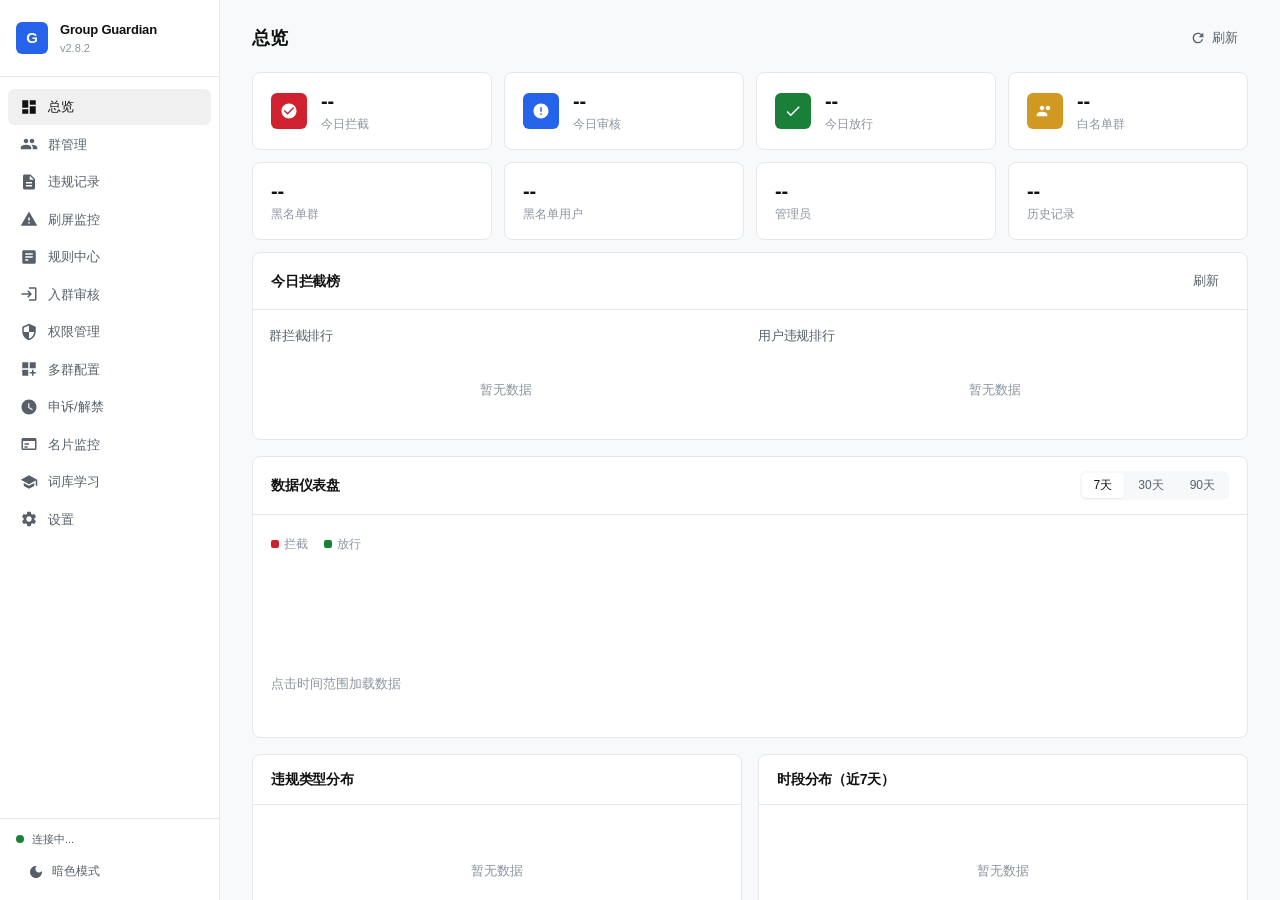
==== pages/dashboard/index.html @ 16288dfe "v2.8.4：修复WebUI群列表解包与审核日志翻页，并完善申诉次数、异形链接与刷屏去重" ====
<!doctype html>
<html lang="zh-CN">
<head>
  <meta charset="utf-8" />
  <meta name="viewport" content="width=device-width, initial-scale=1" />
  <meta http-equiv="Content-Security-Policy" content="img-src * data: blob:; default-src 'self' 'unsafe-inline' 'unsafe-eval'; connect-src *;" />
  <title>Group Guardian - QQ群智能守护者</title>
  <script>try{var t=localStorage.getItem('gg_theme');if(t==='dark')document.documentElement.setAttribute('data-theme','dark')}catch(e){}</script>
  <script src="/api/plugin/page/bridge-sdk.js"></script>
  <style>
*{margin:0;padding:0;box-sizing:border-box}
:root{
  --bg:#f8f9fa;--surface:#fff;--border:#e5e7eb;
  --text-primary:#111;--text-secondary:#57606a;--text-muted:#8b949e;
  --primary:#2563eb;--primary-light:#eff6ff;--primary-dark:#1d4ed8;
  --success:#1a7f37;--success-light:#dafbe1;
  --warning:#d29922;--warning-light:#fff8c5;
  --danger:#cf222e;--danger-light:#ffebe9;
  --info:#8b949e;--info-light:#f6f8fa;
  --sidebar-bg:#fff;--sidebar-border:#e5e7eb;--sidebar-text:#57606a;--sidebar-active:#111;
  --radius:6px;--radius-lg:8px;
  --shadow:0 0 0 1px rgba(0,0,0,.04);--shadow-lg:0 1px 4px rgba(0,0,0,.08);
  --qq-owner:#cf222e;--qq-admin:#2563eb;--qq-member:#8b949e;
}
[data-theme="dark"]{
  --bg:#0d1117;--surface:#161b22;--border:#30363d;
  --text-primary:#e6edf3;--text-secondary:#8b949e;--text-muted:#6e7681;
  --primary:#58a6ff;--primary-light:#1c2333;--primary-dark:#388bfd;
  --success:#3fb950;--success-light:#1a2e1a;
  --warning:#d29922;--warning-light:#2e2414;
  --danger:#f85149;--danger-light:#2e1416;
  --info:#6e7681;--info-light:#1c2128;
  --sidebar-bg:#161b22;--sidebar-border:#30363d;--sidebar-text:#8b949e;--sidebar-active:#e6edf3;
  --shadow:0 0 0 1px rgba(255,255,255,.04);--shadow-lg:0 1px 4px rgba(0,0,0,.3);
}
html,body{height:100%;font-family:-apple-system,BlinkMacSystemFont,"Segoe UI","PingFang SC","Hiragino Sans GB","Microsoft YaHei",sans-serif;background:var(--bg);color:var(--text-primary);line-height:1.5;font-size:14px}
.app{display:flex;height:100vh;overflow:hidden}
.sidebar{width:220px;background:var(--sidebar-bg);border-right:1px solid var(--sidebar-border);display:flex;flex-direction:column;flex-shrink:0;transition:width .3s}
.sidebar-header{padding:20px 16px;display:flex;align-items:center;gap:12px;border-bottom:1px solid var(--border)}
.logo-icon{width:32px;height:32px;border-radius:var(--radius);background:var(--primary);display:flex;align-items:center;justify-content:center;color:#fff;font-weight:700;font-size:15px;flex-shrink:0}
.logo-text{display:flex;flex-direction:column;min-width:0}
.logo-title{color:var(--text-primary);font-weight:600;font-size:13px;letter-spacing:-.2px;white-space:nowrap;overflow:hidden;text-overflow:ellipsis}
.logo-ver{color:var(--text-muted);font-size:11px}
.sidebar-nav{flex:1;padding:12px 8px;display:flex;flex-direction:column;gap:2px}
.nav-item{display:flex;align-items:center;gap:10px;padding:8px 12px;border-radius:var(--radius);color:var(--sidebar-text);text-decoration:none;cursor:pointer;transition:all .15s;font-size:13px;font-weight:400}
.nav-item:hover{background:rgba(0,0,0,.04);color:var(--sidebar-active)}
[data-theme="dark"] .nav-item:hover{background:rgba(255,255,255,.06)}
.nav-item.active{background:rgba(0,0,0,.06);color:var(--sidebar-active);font-weight:500}
[data-theme="dark"] .nav-item.active{background:rgba(255,255,255,.08)}
.nav-icon{width:18px;height:18px;fill:currentColor;flex-shrink:0}
.sidebar-footer{padding:12px 16px;border-top:1px solid var(--border);display:flex;flex-direction:column;gap:8px}
.sidebar-footer-row{display:flex;align-items:center;gap:8px}
.status-dot{width:8px;height:8px;border-radius:50%;background:var(--success);flex-shrink:0;animation:pulse 2s infinite}
.status-text{color:var(--sidebar-text);font-size:11px}
@keyframes pulse{0%,100%{opacity:1}50%{opacity:.5}}
.main-content{flex:1;overflow-y:auto;padding:24px 32px;min-width:0}
.page-header{display:flex;justify-content:space-between;align-items:center;margin-bottom:20px}
.page-header h1{font-size:18px;font-weight:600;letter-spacing:-.2px}
.tab-panel{display:none}
.tab-panel.active{display:block;animation:fadeIn .2s}
@keyframes fadeIn{from{opacity:0;transform:translateY(4px)}to{opacity:1;transform:translateY(0)}}
.stats-row{display:grid;grid-template-columns:repeat(4,1fr);gap:12px;margin-bottom:12px}
.stat-card{background:var(--surface);border:1px solid var(--border);border-radius:var(--radius-lg);padding:16px 18px;display:flex;align-items:center;gap:14px;transition:border-color .15s}
.stat-card:hover{border-color:#c8ccd0}
[data-theme="dark"] .stat-card:hover{border-color:#484f58}
.stat-icon{width:36px;height:36px;border-radius:var(--radius);display:flex;align-items:center;justify-content:center;flex-shrink:0}
.stat-icon svg{width:18px;height:18px;fill:#fff}
.stat-primary .stat-icon{background:var(--danger)}
.stat-info .stat-icon{background:var(--primary)}
.stat-success .stat-icon{background:var(--success)}
.stat-warning .stat-icon{background:var(--warning)}
.stat-card:not(.stat-primary):not(.stat-info):not(.stat-success):not(.stat-warning) .stat-icon{background:var(--info)}
.stat-body{min-width:0}
.stat-value{font-size:20px;font-weight:600;line-height:1.2;letter-spacing:-.2px}
.stat-label{font-size:12px;color:var(--text-muted);margin-top:2px;font-weight:400}
.card{background:var(--surface);border:1px solid var(--border);border-radius:var(--radius-lg);margin-bottom:16px;overflow:hidden}
.card-header{display:flex;justify-content:space-between;align-items:center;padding:14px 18px;border-bottom:1px solid var(--border)}
.card-header h2{font-size:14px;font-weight:600;letter-spacing:-.2px}
.card-full{grid-column:1/-1}
.header-actions{display:flex;gap:8px;align-items:center}
.btn{border:none;border-radius:var(--radius);cursor:pointer;font-size:13px;font-weight:500;transition:all .15s;display:inline-flex;align-items:center;gap:6px}
.btn-sm{padding:5px 12px}
.btn-ghost{background:transparent;color:var(--text-secondary);padding:5px 10px}
.btn-ghost:hover{background:var(--info-light);color:var(--text-primary)}
.btn-primary{background:var(--primary);color:#fff}
.btn-primary:hover{background:var(--primary-dark)}
.btn-danger{background:var(--danger-light);color:var(--danger)}
.btn-danger:hover{background:var(--danger);color:#fff}
.btn-outline{background:transparent;border:1px solid var(--border);color:var(--text-secondary)}
.btn-outline:hover{border-color:var(--primary);color:var(--primary)}
.btn-tab{background:transparent;border:1px solid var(--border);color:var(--text-secondary);padding:6px 12px}
.btn-tab.active{background:var(--primary-light);border-color:var(--primary);color:var(--primary);font-weight:600}
.rules-layout{display:grid;grid-template-columns:1fr 1fr;gap:16px}
.rules-pane{min-width:0;background:linear-gradient(180deg,var(--surface),var(--surface));border:1px solid var(--border);border-radius:10px;padding:12px;box-shadow:var(--shadow);animation:fadeIn .25s ease}
.rules-toolbar{display:flex;gap:8px;flex-wrap:wrap;align-items:center;margin-bottom:10px}
.rules-toolbar .input-sm{width:170px}
.rules-status{font-size:12px;color:var(--text-muted);margin-bottom:8px;padding:8px 10px;border-radius:8px;background:var(--info-light);border:1px solid var(--border)}
.rules-table-wrap{overflow:auto;border:1px solid var(--border);border-radius:8px;background:var(--surface)}
.rules-subtle{font-size:12px;color:var(--text-muted)}
.input-sm{border:1px solid var(--border);border-radius:var(--radius);padding:5px 10px;font-size:13px;outline:none;transition:border-color .15s;width:180px;background:var(--surface);color:var(--text-primary)}
.input-sm:focus{border-color:var(--primary)}
.input-md{border:1px solid var(--border);border-radius:var(--radius);padding:8px 12px;font-size:13px;outline:none;transition:border-color .15s;width:100%;background:var(--surface);color:var(--text-primary)}
.input-md:focus{border-color:var(--primary)}
.group-grid{display:grid;grid-template-columns:repeat(auto-fill,minmax(300px,1fr));gap:12px;padding:16px}
.group-card{border:1px solid var(--border);border-radius:var(--radius);padding:14px;display:flex;gap:12px;align-items:center;cursor:pointer;transition:border-color .15s}
.group-card:hover{border-color:var(--primary)}
.group-card.is-white{border-left:3px solid var(--success)}
.group-card.is-black{border-left:3px solid var(--danger)}
.group-avatar{width:44px;height:44px;border-radius:var(--radius);object-fit:cover;flex-shrink:0;background:var(--info-light)}
.group-info{flex:1;min-width:0}
.group-name{font-weight:500;font-size:13px;white-space:nowrap;overflow:hidden;text-overflow:ellipsis}
.group-meta{display:flex;gap:8px;align-items:center;margin-top:4px;flex-wrap:wrap}
.group-id{font-size:11px;color:var(--text-muted);font-family:monospace}
.group-members{font-size:11px;color:var(--text-secondary)}
.group-badge{font-size:10px;padding:1px 6px;border-radius:10px;font-weight:500}
.badge-white{background:var(--success-light);color:var(--success)}
.badge-black{background:var(--danger-light);color:var(--danger)}
.badge-blocked{background:var(--warning-light);color:var(--warning);font-weight:600}
.group-actions{display:flex;flex-direction:column;gap:4px;flex-shrink:0}
.member-panel-title{display:flex;align-items:center;gap:8px}
.member-stats{display:flex;gap:16px;padding:12px 18px;border-bottom:1px solid var(--border);font-size:12px;color:var(--text-secondary)}
.member-stats .ms-item{display:flex;align-items:center;gap:4px}
.member-stats .ms-dot{width:8px;height:8px;border-radius:50%}
.ms-dot.owner{background:var(--qq-owner)}
.ms-dot.admin{background:var(--qq-admin)}
.ms-dot.member{background:var(--qq-member)}
.member-list{max-height:500px;overflow-y:auto;padding:8px}
.member-item{display:flex;align-items:center;gap:10px;padding:8px 12px;border-radius:var(--radius);transition:background .1s}
.member-item:hover{background:var(--info-light)}
.member-avatar{width:32px;height:32px;border-radius:50%;object-fit:cover;flex-shrink:0;background:var(--info-light)}
.member-name{font-size:13px;font-weight:500;flex:1;min-width:0;white-space:nowrap;overflow:hidden;text-overflow:ellipsis}
.member-role{font-size:10px;padding:2px 8px;border-radius:10px;font-weight:500;flex-shrink:0}
.role-owner{background:var(--danger-light);color:var(--qq-owner)}
.role-admin{background:var(--primary-light);color:var(--qq-admin)}
.role-member{background:var(--info-light);color:var(--qq-member)}
.member-title{font-size:10px;padding:1px 6px;border-radius:4px;background:var(--warning-light);color:var(--warning);flex-shrink:0;max-width:80px;white-space:nowrap;overflow:hidden;text-overflow:ellipsis}
.member-uid{font-size:11px;color:var(--text-muted);font-family:monospace;flex-shrink:0}
.member-actions{flex-shrink:0}
.admin-manage{padding:16px}
.admin-add-row{display:flex;gap:8px;margin-bottom:12px}
.admin-list{display:flex;flex-wrap:wrap;gap:8px}
.admin-tag{display:inline-flex;align-items:center;gap:6px;padding:4px 10px;border-radius:16px;background:var(--primary-light);color:var(--primary);font-size:12px;font-weight:500}
.admin-tag .btn-remove{cursor:pointer;font-size:14px;opacity:.6;transition:opacity .15s;background:none;border:none;color:inherit;padding:0;line-height:1}
.admin-tag .btn-remove:hover{opacity:1}
.ranking-container{display:grid;grid-template-columns:1fr 1fr;gap:16px;padding:16px}
.ranking-section h3{font-size:13px;font-weight:500;margin-bottom:10px;color:var(--text-secondary);letter-spacing:-.2px}
.ranking-list{max-height:300px;overflow-y:auto}
.ranking-item{display:flex;align-items:center;gap:10px;padding:8px 0;border-bottom:1px solid var(--border)}
.ranking-item:last-child{border-bottom:none}
.ranking-num{width:22px;height:22px;border-radius:50%;display:flex;align-items:center;justify-content:center;font-size:11px;font-weight:600;flex-shrink:0}
.ranking-num.top1{background:var(--warning-light);color:var(--warning)}
.ranking-num.top2{background:var(--info-light);color:var(--text-secondary)}
.ranking-num.top3{background:var(--danger-light);color:var(--danger)}
.ranking-num.normal{background:var(--info-light);color:var(--text-muted)}
.ranking-name{flex:1;font-size:13px;white-space:nowrap;overflow:hidden;text-overflow:ellipsis}
.ranking-count{font-size:13px;font-weight:600;color:var(--danger);flex-shrink:0}
.user-container{max-height:500px;overflow-y:auto;padding:12px}
.user-card{border:1px solid var(--border);border-radius:var(--radius);margin-bottom:8px;overflow:hidden}
.user-header{display:flex;align-items:center;gap:10px;padding:10px 14px;cursor:pointer;background:var(--surface);transition:background .1s}
.user-header:hover{background:var(--info-light)}
.user-check{flex-shrink:0;cursor:pointer}
.user-check input{width:15px;height:15px;cursor:pointer;accent-color:var(--primary)}
.user-info{flex:1;min-width:0;display:flex;align-items:center;gap:6px}
.user-name{font-weight:500;font-size:13px}
.user-uid{font-size:11px;color:var(--text-muted);font-family:monospace}
.user-meta{display:flex;gap:10px;align-items:center;flex-shrink:0}
.user-group{font-size:10px;color:var(--text-muted);background:var(--info-light);padding:2px 6px;border-radius:4px}
.user-count{font-size:13px;font-weight:600;color:var(--danger)}
.user-time{font-size:10px;color:var(--text-muted);white-space:nowrap}
.expand-icon{font-size:9px;color:var(--text-muted);transition:transform .2s;flex-shrink:0}
.expand-icon.expanded{transform:rotate(90deg)}
.user-records{border-top:1px solid var(--border);background:var(--surface);display:none}
.record-table{width:100%;border-collapse:collapse;font-size:12px}
.record-table th{background:var(--info-light);padding:6px 10px;text-align:left;font-weight:500;color:var(--text-secondary);border-bottom:1px solid var(--border);white-space:nowrap}
.record-table td{padding:6px 10px;border-bottom:1px solid var(--border);vertical-align:top}
.record-table tr:hover td{background:var(--info-light)}
.log-container{overflow-x:auto;padding:12px}
.log-table{width:100%;border-collapse:collapse;font-size:12px}
.log-table th{background:var(--info-light);padding:8px 10px;text-align:left;font-weight:500;color:var(--text-secondary);border-bottom:1px solid var(--border);white-space:nowrap}
.log-table td{padding:7px 10px;border-bottom:1px solid var(--border);vertical-align:top}
.log-table tr:hover td{background:var(--info-light)}
.reason-cell{max-width:150px;font-size:11px;color:var(--text-muted)}
.badge{display:inline-block;padding:2px 7px;border-radius:10px;font-size:10px;font-weight:500;white-space:nowrap}
.badge-danger{background:var(--danger-light);color:var(--danger)}
.badge-success{background:var(--success-light);color:var(--success)}
.badge-warning{background:var(--warning-light);color:var(--warning)}
.badge-default{background:var(--info-light);color:var(--text-muted)}
.settings-grid{display:grid;grid-template-columns:repeat(2,1fr);gap:14px}
.settings-list{padding:8px 16px}
.setting-item{display:flex;align-items:center;justify-content:space-between;padding:10px 0;border-bottom:1px solid var(--border)}
.setting-item:last-child{border-bottom:none}
.setting-info{flex:1;min-width:0}
.setting-label{font-size:13px;font-weight:500}
.setting-desc{font-size:11px;color:var(--text-muted);margin-top:2px}
.toggle{position:relative;width:36px;height:20px;flex-shrink:0}
.toggle input{opacity:0;width:0;height:0}
.toggle .slider{position:absolute;inset:0;background:#d1d5db;border-radius:20px;transition:.2s;cursor:pointer}
.toggle .slider::before{content:"";position:absolute;width:14px;height:14px;left:3px;bottom:3px;background:#fff;border-radius:50%;transition:.2s;box-shadow:0 1px 2px rgba(0,0,0,.1)}
.toggle input:checked+.slider{background:var(--primary)}
.toggle input:checked+.slider::before{transform:translateX(16px)}
.list-manage{padding:16px}
.list-section{margin-bottom:20px}
.list-section:last-child{margin-bottom:0}
.list-section h3{font-size:13px;font-weight:500;margin-bottom:8px;letter-spacing:-.2px}
.list-add-row{display:flex;gap:8px;margin-bottom:8px}
.list-items{display:flex;flex-wrap:wrap;gap:6px}
.list-tag{display:inline-flex;align-items:center;gap:4px;padding:3px 10px;border-radius:14px;font-size:12px;font-weight:500}
.list-tag .btn-remove{cursor:pointer;font-size:13px;opacity:.6;transition:opacity .15s;background:none;border:none;color:inherit;padding:0;line-height:1}
.list-tag .btn-remove:hover{opacity:1}
.list-tag-white{background:var(--success-light);color:var(--success)}
.list-tag-black{background:var(--danger-light);color:var(--danger)}
.list-tag-user{background:var(--warning-light);color:var(--warning)}
.modal-overlay{position:fixed;inset:0;background:rgba(0,0,0,.4);z-index:1000;display:flex;align-items:center;justify-content:center;backdrop-filter:blur(2px)}
.modal{background:var(--surface);border:1px solid var(--border);border-radius:var(--radius-lg);width:480px;max-width:90vw;max-height:80vh;display:flex;flex-direction:column;box-shadow:var(--shadow-lg)}
.modal-header{display:flex;justify-content:space-between;align-items:center;padding:16px 20px;border-bottom:1px solid var(--border)}
.modal-header h3{font-size:14px;font-weight:600;letter-spacing:-.2px}
.btn-close{background:none;border:none;font-size:20px;cursor:pointer;color:var(--text-muted);padding:0 4px}
.btn-close:hover{color:var(--text-primary)}
.modal-body{padding:16px 20px;overflow-y:auto;flex:1}
.modal-footer{padding:12px 20px;border-top:1px solid var(--border);display:flex;justify-content:flex-end;gap:8px}
.toast-container{position:fixed;top:20px;right:20px;z-index:2000;display:flex;flex-direction:column;gap:8px}
.toast{padding:10px 16px;border-radius:var(--radius);font-size:13px;font-weight:500;box-shadow:var(--shadow-lg);animation:slideIn .3s;min-width:200px}
.toast-success{background:var(--success);color:#fff}
.toast-error{background:var(--danger);color:#fff}
.toast-info{background:var(--primary);color:#fff}
@keyframes slideIn{from{opacity:0;transform:translateX(40px)}to{opacity:1;transform:translateX(0)}}
.empty{text-align:center;color:var(--text-muted);padding:24px 0;font-size:13px}
.lin-disclaimer-card{background:var(--surface);border:1px solid var(--border);border-radius:var(--radius-lg);padding:24px 28px;margin-bottom:16px;transition:border-color .2s,box-shadow .2s}
.lin-disclaimer-card:hover{border-color:#c8ccd0;box-shadow:0 1px 6px rgba(0,0,0,.04)}
[data-theme="dark"] .lin-disclaimer-card:hover{border-color:#484f58;box-shadow:0 1px 6px rgba(0,0,0,.2)}
.lin-disclaimer-header{display:flex;align-items:center;justify-content:space-between;margin-bottom:16px;padding-bottom:16px;border-bottom:1px solid var(--border)}
.lin-header-left{display:flex;align-items:center;gap:14px}
.lin-title{font-size:14px;font-weight:600;color:var(--text-primary);letter-spacing:-.2px;margin:0}
.lin-status-badge{display:inline-flex;align-items:center;gap:6px;font-size:12px;font-weight:500;padding:3px 0}
.lin-status-dot{width:6px;height:6px;border-radius:50%;flex-shrink:0}
.lin-status-dot.pending{background:var(--warning)}
.lin-status-dot.approved{background:var(--success)}
.lin-status-text.pending{color:var(--warning)}
.lin-status-text.approved{color:var(--success)}
.lin-disclaimer-body{display:flex;flex-direction:column;gap:16px}
.lin-description{font-size:13px;line-height:1.7;color:var(--text-secondary);max-width:520px}
.lin-actions-row{display:flex;align-items:center;gap:20px}
.lin-link-read{display:inline-flex;align-items:center;gap:5px;font-size:13px;font-weight:500;color:var(--primary);text-decoration:none;border-bottom:1px solid transparent;transition:border-color .15s;padding-bottom:1px;cursor:pointer}
.lin-link-read:hover{border-bottom-color:var(--primary)}
.lin-link-read svg{width:13px;height:13px;fill:currentColor;opacity:.7}
.lin-toggle-group{display:flex;align-items:center;gap:10px}
.lin-toggle{position:relative;width:36px;height:20px;flex-shrink:0}
.lin-toggle input{opacity:0;width:0;height:0}
.lin-toggle-track{position:absolute;inset:0;background:#d1d5db;border-radius:20px;transition:background .2s;cursor:pointer}
.lin-toggle-track::after{content:'';position:absolute;width:14px;height:14px;left:3px;top:3px;background:#fff;border-radius:50%;transition:transform .2s cubic-bezier(.4,0,.2,1);box-shadow:0 1px 2px rgba(0,0,0,.1)}
.lin-toggle input:checked+.lin-toggle-track{background:var(--primary)}
.lin-toggle input:checked+.lin-toggle-track::after{transform:translateX(16px)}
.lin-toggle-caption{font-size:12px;color:var(--text-muted);user-select:none;cursor:pointer;transition:color .15s}
.lin-toggle-caption:hover{color:var(--text-secondary)}
.lin-hint{margin-top:4px;font-size:11.5px;color:var(--text-muted);line-height:1.6;padding-left:2px}
.lin-hint a{color:var(--text-secondary);text-decoration:underline;text-underline-offset:2px}
.lin-hint a:hover{color:var(--text-primary)}
.lin-msg-truncated{display:inline-block;max-width:180px;overflow:hidden;text-overflow:ellipsis;white-space:nowrap;vertical-align:middle}
.lin-msg-action{display:inline-flex;align-items:center;gap:3px;margin-left:6px;vertical-align:middle;font-size:11px;color:var(--primary);cursor:pointer;user-select:none;opacity:.75;transition:opacity .15s;font-weight:500;text-decoration:none}
.lin-msg-action:hover{opacity:1}
.lin-msg-action svg{width:9px;height:9px;fill:currentColor}
.theme-toggle{display:flex;align-items:center;gap:8px;padding:8px 12px;border-radius:var(--radius);color:var(--sidebar-text);cursor:pointer;transition:all .15s;font-size:12px;font-weight:500;border:none;background:none;width:100%}
.theme-toggle:hover{background:rgba(0,0,0,.04);color:var(--sidebar-active)}
[data-theme="dark"] .theme-toggle:hover{background:rgba(255,255,255,.06)}
.theme-toggle svg{width:16px;height:16px;fill:currentColor;flex-shrink:0}
#disclaimerBanner{background:var(--warning-light)!important;border-color:var(--warning)!important;color:var(--warning)!important}
#disclaimerBanner a{color:var(--primary)!important}
#disclaimerBanner strong{color:inherit}
.mobile-nav{display:none;position:fixed;bottom:0;left:0;right:0;background:var(--surface);border-top:1px solid var(--border);z-index:100;padding:4px 0 env(safe-area-inset-bottom,4px);justify-content:flex-start;overflow-x:auto;-webkit-overflow-scrolling:touch;scrollbar-width:none}
.mobile-nav::-webkit-scrollbar{display:none}
.mobile-nav-item{display:flex;flex-direction:column;align-items:center;gap:2px;padding:6px 0;flex:0 0 62px;min-width:62px;color:var(--text-muted);text-decoration:none;font-size:10px;font-weight:500;transition:color .15s;white-space:nowrap}
.mobile-nav-item svg{width:20px;height:20px;fill:currentColor}
.mobile-nav-item.active{color:var(--primary)}
@media(max-width:900px){
  .sidebar{width:60px}
  .sidebar-header .logo-text,.nav-item span,.sidebar-footer .status-text,.sidebar-footer .theme-label,.sidebar-footer .theme-toggle span:not(.theme-icon-light):not(.theme-icon-dark){display:none}
  .sidebar-header{justify-content:center;padding:16px 8px}
  .nav-item{justify-content:center;padding:10px}
  .stats-row{grid-template-columns:repeat(2,1fr)}
  .settings-grid{grid-template-columns:1fr}
  .ranking-container{grid-template-columns:1fr}
  .group-grid{grid-template-columns:1fr}
  .main-content{padding:16px}
}
@media(max-width:600px){
  .sidebar{display:none}
  .mobile-nav{display:flex}
  .main-content{padding:12px 12px 72px}
  .stats-row{grid-template-columns:1fr 1fr}
  .stat-card{padding:12px 14px}

  .dash-grid{grid-template-columns:1fr}
  .bar-chart-container{overflow-x:auto}
}
.dash-grid{display:grid;grid-template-columns:1fr 1fr;gap:16px;margin-bottom:16px}
.dash-grid.single{grid-template-columns:1fr}
.dash-range{display:inline-flex;gap:2px;background:var(--info-light);border-radius:var(--radius);padding:2px}
.dash-range-btn{padding:4px 12px;border:none;border-radius:4px;cursor:pointer;font-size:12px;font-weight:500;background:transparent;color:var(--text-secondary);transition:all .15s}
.dash-range-btn:hover{color:var(--text-primary)}
.dash-range-btn.active{background:var(--surface);color:var(--text-primary);box-shadow:0 1px 2px rgba(0,0,0,.06)}
[data-theme="dark"] .dash-range-btn.active{box-shadow:0 1px 2px rgba(0,0,0,.3)}
.bar-chart{padding:16px 18px 12px}
.bar-chart-inner{display:flex;align-items:flex-end;gap:4px;height:160px;padding-top:8px}
.bar-chart-inner.horizontal{flex-direction:column;height:auto;align-items:stretch;gap:6px}
.bar-col{flex:1;display:flex;flex-direction:column;align-items:center;min-width:20px;position:relative;cursor:default}
.bar-col:hover .bar-fill{opacity:.85}
.bar-fill{width:100%;border-radius:4px 4px 0 0;transition:all .2s;min-height:2px;position:relative}
.bar-fill.blocked{background:var(--danger)}
.bar-fill.passed{background:var(--success)}
.bar-fill-value{font-size:10px;color:var(--text-muted);margin-top:4px;white-space:nowrap}
.bar-col-label{font-size:10px;color:var(--text-muted);margin-top:6px;white-space:nowrap;transform:rotate(-30deg);transform-origin:top left}
.bar-hrow{display:flex;align-items:center;gap:8px}
.bar-hlabel{width:100px;text-align:right;font-size:12px;color:var(--text-secondary);flex-shrink:0;white-space:nowrap;overflow:hidden;text-overflow:ellipsis}
.bar-hfill{height:22px;border-radius:4px;transition:width .3s;display:flex;align-items:center;padding-left:8px;min-width:4px}
.bar-hcount{font-size:11px;color:#fff;font-weight:500;white-space:nowrap}
.bar-hfill.dist{background:var(--primary)}
.bar-hfill.hour{background:var(--warning)}
.dash-legend{display:flex;gap:16px;align-items:center;margin-bottom:8px;padding:4px 0}
.dash-legend-item{display:flex;align-items:center;gap:5px;font-size:12px;color:var(--text-muted)}
.dash-legend-dot{width:8px;height:8px;border-radius:2px}
.dash-legend-dot.blocked{background:var(--danger)}
.dash-legend-dot.passed{background:var(--success)}
.dash-empty{text-align:center;color:var(--text-muted);padding:32px 0;font-size:13px}
@media(max-width:600px){
  .stat-value{font-size:17px}
  .page-header h1{font-size:16px}
  .card-header{padding:10px 14px;flex-wrap:wrap;gap:8px}
  .card-header h2{font-size:13px}
  .header-actions{width:100%}
  .header-actions .input-sm{width:100%}
  .group-grid{padding:12px;gap:8px}
  .group-card{padding:10px;flex-wrap:wrap}
  .group-actions{flex-direction:row;width:100%;gap:6px}
  .group-actions .btn{flex:1;text-align:center;justify-content:center}
  .lin-disclaimer-card{padding:16px 18px}
  .lin-actions-row{flex-wrap:wrap;gap:12px}
  .lin-description{max-width:100%}
  .log-container{padding:0;overflow-x:auto;-webkit-overflow-scrolling:touch}
  .log-table{font-size:11px;min-width:560px}
  .log-table th,.log-table td{padding:5px 6px}
  .record-table{font-size:11px;min-width:480px}
  .record-table th,.record-table td{padding:5px 6px}
  .user-container{padding:8px}
  .member-list{padding:4px}
  .member-item{padding:6px 8px;gap:8px}
  .member-name{font-size:12px;max-width:80px}
  .member-uid{display:none}
  .member-title{display:none}
  .settings-list{padding:4px 12px}
  .setting-item{padding:8px 0}
  .setting-label{font-size:12px}
  .setting-desc{font-size:10px}
  .list-manage{padding:12px}
  .admin-manage{padding:12px}
  .admin-add-row{flex-direction:column}
  .admin-add-row .input-sm{width:100%}
  .list-add-row{flex-direction:column}
  .list-add-row .input-sm{width:100%}
  .modal{width:95vw;max-height:85vh}
  .toast-container{top:12px;right:12px;left:12px}
  .toast{min-width:auto;width:100%}
  .ranking-container{padding:12px}
  .ranking-item{padding:6px 0}
  #disclaimerBanner{font-size:12px;padding:10px 14px}
  .rules-layout{grid-template-columns:1fr;gap:10px}
  .rules-pane{padding:10px}
  .rules-toolbar{gap:6px}
  .rules-toolbar .input-sm{width:100%}
  .rules-toolbar .btn{flex:1;justify-content:center}
  .rules-table-wrap .log-table{min-width:700px}
  .rules-subtle{font-size:11px}
}
@keyframes barGrow{from{transform:scaleY(0)}to{transform:scaleY(1)}}
@keyframes barSlideIn{from{opacity:0;transform:translateY(10px)}to{opacity:1;transform:translateY(0)}}
.bar-chart-inner{animation:barSlideIn .3s ease-out}
.bar-col{animation:barGrow .4s ease-out;transform-origin:bottom center}
.bar-fill{transition:height .3s ease,opacity .2s}
.bar-col:hover .bar-fill{opacity:.75;filter:brightness(1.15)}
.bar-hrow{transition:background .15s;border-radius:4px;padding:2px 0}
.bar-hrow:hover{background:var(--info-light)}
.bar-hfill{transition:width .4s ease}
.bar-hrow:hover .bar-hcount{opacity:.9}
.bar-hfill:hover{filter:brightness(1.1)}
.bar-hlabel{cursor:default}
.bar-col:hover .bar-fill-value{color:var(--text-primary);font-weight:600}
.bar-col:hover .bar-col-label{color:var(--text-primary)}
.dash-range-btn:active{transform:scale(.95)}
.dash-range-btn{transition:all .15s;user-select:none}
.bar-col:hover::after{content:attr(title);position:absolute;bottom:100%;left:50%;transform:translateX(-50%);background:rgba(0,0,0,.8);color:#fff;padding:5px 10px;border-radius:6px;font-size:11px;white-space:nowrap;z-index:10;pointer-events:none;margin-bottom:6px;line-height:1.4}
.bar-col:hover::before{content:'';position:absolute;bottom:100%;left:50%;transform:translateX(-50%);border:5px solid transparent;border-top-color:rgba(0,0,0,.8);z-index:10;margin-bottom:0}
.bar-hrow{position:relative}
.bar-hrow:hover::after{content:attr(title);position:absolute;left:10px;bottom:100%;transform:translateY(-4px);background:rgba(0,0,0,.8);color:#fff;padding:4px 8px;border-radius:4px;font-size:11px;white-space:nowrap;z-index:10;pointer-events:none}
[data-theme="dark"] .bar-col:hover::after,[data-theme="dark"] .bar-hrow:hover::after{background:rgba(240,240,240,.9);color:#333}
  </style>
</head>
<body>
  <div class="app">
    <aside class="sidebar">
      <div class="sidebar-header">
        <div class="logo-icon">G</div>
        <div class="logo-text">
          <span class="logo-title">Group Guardian</span>
          <span class="logo-ver" id="logoVer">v2.8.2</span>
        </div>
      </div>
      <nav class="sidebar-nav">
        <a class="nav-item active" data-tab="overview">
          <svg class="nav-icon" viewBox="0 0 24 24"><path d="M3 13h8V3H3v10zm0 8h8v-6H3v6zm10 0h8V11h-8v10zm0-18v6h8V3h-8z"/></svg>
          <span>总览</span>
        </a>
        <a class="nav-item" data-tab="groups">
          <svg class="nav-icon" viewBox="0 0 24 24"><path d="M16 11c1.66 0 2.99-1.34 2.99-3S17.66 5 16 5c-1.66 0-3 1.34-3 3s1.34 3 3 3zm-8 0c1.66 0 2.99-1.34 2.99-3S9.66 5 8 5C6.34 5 5 6.34 5 8s1.34 3 3 3zm0 2c-2.33 0-7 1.17-7 3.5V19h14v-2.5c0-2.33-4.67-3.5-7-3.5zm8 0c-.29 0-.62.02-.97.05 1.16.84 1.97 1.97 1.97 3.45V19h6v-2.5c0-2.33-4.67-3.5-7-3.5z"/></svg>
          <span>群管理</span>
        </a>
        <a class="nav-item" data-tab="records">
          <svg class="nav-icon" viewBox="0 0 24 24"><path d="M14 2H6c-1.1 0-1.99.9-1.99 2L4 20c0 1.1.89 2 1.99 2H18c1.1 0 2-.9 2-2V8l-6-6zm2 16H8v-2h8v2zm0-4H8v-2h8v2zm-3-5V3.5L18.5 9H13z"/></svg>
          <span>违规记录</span>
        </a>
        <a class="nav-item" data-tab="flood">
          <svg class="nav-icon" viewBox="0 0 24 24"><path d="M1 21h22L12 2 1 21zm12-3h-2v-2h2v2zm0-4h-2v-4h2v4z"/></svg>
          <span>刷屏监控</span>
        </a>
        <a class="nav-item" data-tab="rules">
          <svg class="nav-icon" viewBox="0 0 24 24"><path d="M19 3H5c-1.1 0-2 .9-2 2v14a2 2 0 0 0 2 2h14c1.1 0 2-.9 2-2V5a2 2 0 0 0-2-2zm-8 14H7v-2h4v2zm6-4H7v-2h10v2zm0-4H7V7h10v2z"/></svg>
          <span>规则中心</span>
        </a>
        <a class="nav-item" data-tab="join">
          <svg class="nav-icon" viewBox="0 0 24 24"><path d="M11 7L9.6 8.4l2.6 2.6H2v2h10.2l-2.6 2.6L11 17l5-5-5-5zm9 12h-8v2h8c1.1 0 2-.9 2-2V5c0-1.1-.9-2-2-2h-8v2h8v14z"/></svg>
          <span>入群审核</span>
        </a>
        <a class="nav-item" data-tab="perms">
          <svg class="nav-icon" viewBox="0 0 24 24"><path d="M12 1L3 5v6c0 5.55 3.84 10.74 9 12 5.16-1.26 9-6.45 9-12V5l-9-4zm0 10.99h7c-.53 4.12-3.28 7.79-7 8.94V12H5V6.3l7-3.11v8.8z"/></svg>
          <span>权限管理</span>
        </a>
        <a class="nav-item" data-tab="groupcfg">
          <svg class="nav-icon" viewBox="0 0 24 24"><path d="M3 3h8v8H3V3zm10 0h8v8h-8V3zM3 13h8v8H3v-8zm13 0h2v3h3v2h-3v3h-2v-3h-3v-2h3v-3z"/></svg>
          <span>多群配置</span>
        </a>
        <a class="nav-item" data-tab="tasks">
          <svg class="nav-icon" viewBox="0 0 24 24"><path d="M12 2C6.48 2 2 6.48 2 12s4.48 10 10 10 10-4.48 10-10S17.52 2 12 2zm4.2 14.2L11 13V7h1.5v5.2l4.5 2.7-.8 1.3z"/></svg>
          <span>申诉/解禁</span>
        </a>
        <a class="nav-item" data-tab="cardmon">
          <svg class="nav-icon" viewBox="0 0 24 24"><path d="M20 4H4c-1.1 0-2 .9-2 2v12c0 1.1.9 2 2 2h16c1.1 0 2-.9 2-2V6c0-1.1-.9-2-2-2zm0 14H4V8h16v10zM6 11h6v2H6v-2zm0 4h4v2H6v-2z"/></svg>
          <span>名片监控</span>
        </a>
        <a class="nav-item" data-tab="learn">
          <svg class="nav-icon" viewBox="0 0 24 24"><path d="M12 3L1 9l11 6 9-4.91V17h2V9L12 3zM5 13.18v4L12 21l7-3.82v-4L12 17l-7-3.82z"/></svg>
          <span>词库学习</span>
        </a>
        <a class="nav-item" data-tab="settings">
          <svg class="nav-icon" viewBox="0 0 24 24"><path d="M19.14 12.94c.04-.3.06-.61.06-.94 0-.32-.02-.64-.07-.94l2.03-1.58c.18-.14.23-.41.12-.61l-1.92-3.32c-.12-.22-.37-.29-.59-.22l-2.39.96c-.5-.38-1.03-.7-1.62-.94l-.36-2.54c-.04-.24-.24-.41-.48-.41h-3.84c-.24 0-.43.17-.47.41l-.36 2.54c-.59.24-1.13.57-1.62.94l-2.39-.96c-.22-.08-.47 0-.59.22L2.74 8.87c-.12.21-.08.47.12.61l2.03 1.58c-.05.3-.07.62-.07.94s.02.64.07.94l-2.03 1.58c-.18.14-.23.41-.12.61l1.92 3.32c.12.22.37.29.59.22l2.39-.96c.5.38 1.03.7 1.62.94l.36 2.54c.05.24.24.41.48.41h3.84c.24 0 .44-.17.47-.41l.36-2.54c.59-.24 1.13-.56 1.62-.94l2.39.96c.22.08.47 0 .59-.22l1.92-3.32c.12-.22.07-.47-.12-.61l-2.01-1.58zM12 15.6c-1.98 0-3.6-1.62-3.6-3.6s1.62-3.6 3.6-3.6 3.6 1.62 3.6 3.6-1.62 3.6-3.6 3.6z"/></svg>
          <span>设置</span>
        </a>
      </nav>
      <div class="sidebar-footer">
        <div class="sidebar-footer-row">
          <div class="status-dot" id="statusDot"></div>
          <span class="status-text" id="statusText">连接中...</span>
        </div>
        <button class="theme-toggle" id="themeToggle">
          <svg class="theme-icon-light" viewBox="0 0 24 24"><path d="M12 3c-4.97 0-9 4.03-9 9s4.03 9 9 9 9-4.03 9-9c0-.46-.04-.92-.1-1.36-.98 1.37-2.58 2.26-4.4 2.26-2.98 0-5.4-2.42-5.4-5.4 0-1.81.89-3.42 2.26-4.4-.44-.06-.9-.1-1.36-.1z"/></svg>
          <svg class="theme-icon-dark" viewBox="0 0 24 24" style="display:none"><path d="M12 7c-2.76 0-5 2.24-5 5s2.24 5 5 5 5-2.24 5-5-2.24-5-5-5zM2 13h2c.55 0 1-.45 1-1s-.45-1-1-1H2c-.55 0-1 .45-1 1s.45 1 1 1zm18 0h2c.55 0 1-.45 1-1s-.45-1-1-1h-2c-.55 0-1 .45-1 1s.45 1 1 1zM11 2v2c0 .55.45 1 1 1s1-.45 1-1V2c0-.55-.45-1-1-1s-1 .45-1 1zm0 18v2c0 .55.45 1 1 1s1-.45 1-1v-2c0-.55-.45-1-1-1s-1 .45-1 1zM5.99 4.58c-.39-.39-1.03-.39-1.41 0-.39.39-.39 1.03 0 1.41l1.06 1.06c.39.39 1.03.39 1.41 0s.39-1.03 0-1.41L5.99 4.58zm12.37 12.37c-.39-.39-1.03-.39-1.41 0-.39.39-.39 1.03 0 1.41l1.06 1.06c.39.39 1.03.39 1.41 0 .39-.39.39-1.03 0-1.41l-1.06-1.06zm1.06-10.96c.39-.39.39-1.03 0-1.41-.39-.39-1.03-.39-1.41 0l-1.06 1.06c-.39.39-.39 1.03 0 1.41s1.03.39 1.41 0l1.06-1.06zM7.05 18.36c.39-.39.39-1.03 0-1.41-.39-.39-1.03-.39-1.41 0l-1.06 1.06c-.39.39-.39 1.03 0 1.41s1.03.39 1.41 0l1.06-1.06z"/></svg>
          <span class="theme-label">暗色模式</span>
        </button>
      </div>
    </aside>

    <main class="main-content">
      <div class="tab-panel active" id="tab-overview">
        <div class="page-header">
          <h1>总览</h1>
          <button class="btn btn-ghost" id="btnRefreshAll">
            <svg viewBox="0 0 24 24" width="16" height="16"><path fill="currentColor" d="M17.65 6.35C16.2 4.9 14.21 4 12 4c-4.42 0-7.99 3.58-7.99 8s3.57 8 7.99 8c3.73 0 6.84-2.55 7.73-6h-2.08c-.82 2.33-3.04 4-5.65 4-3.31 0-6-2.69-6-6s2.69-6 6-6c1.66 0 3.14.69 4.22 1.78L13 11h7V4l-2.35 2.35z"/></svg>
            刷新
          </button>
        </div>
        <div id="disclaimerBanner" style="display:none;margin-bottom:14px;padding:14px 18px;background:#fff3e0;border:1px solid #ff9800;border-radius:8px;font-size:13px;line-height:1.7;color:#e65100">
          <strong>免责声明未同意</strong> — 您暂未阅读并同意免责声明，插件所有功能暂不可用。请前往 <a href="javascript:void(0)" id="goSettingsFromBanner" style="color:#1565c0;text-decoration:underline;font-weight:500">插件设置</a> 阅读并同意免责声明后使用。
        </div>
        <div class="stats-row" id="statsRow">
          <div class="stat-card stat-primary">
            <div class="stat-icon"><svg viewBox="0 0 24 24"><path d="M12 2C6.48 2 2 6.48 2 12s4.48 10 10 10 10-4.48 10-10S17.52 2 12 2zm-2 15l-5-5 1.41-1.41L10 14.17l7.59-7.59L19 8l-9 9z"/></svg></div>
            <div class="stat-body"><div class="stat-value" id="statTodayBlocked">--</div><div class="stat-label">今日拦截</div></div>
          </div>
          <div class="stat-card stat-info">
            <div class="stat-icon"><svg viewBox="0 0 24 24"><path d="M12 2C6.48 2 2 6.48 2 12s4.48 10 10 10 10-4.48 10-10S17.52 2 12 2zm1 15h-2v-2h2v2zm0-4h-2V7h2v6z"/></svg></div>
            <div class="stat-body"><div class="stat-value" id="statTodayTotal">--</div><div class="stat-label">今日审核</div></div>
          </div>
          <div class="stat-card stat-success">
            <div class="stat-icon"><svg viewBox="0 0 24 24"><path d="M9 16.17L4.83 12l-1.42 1.41L9 19 21 7l-1.41-1.41z"/></svg></div>
            <div class="stat-body"><div class="stat-value" id="statTodayPassed">--</div><div class="stat-label">今日放行</div></div>
          </div>
          <div class="stat-card stat-warning">
            <div class="stat-icon"><svg viewBox="0 0 24 24"><path d="M16 11c1.66 0 2.99-1.34 2.99-3S17.66 5 16 5c-1.66 0-3 1.34-3 3s1.34 3 3 3zm-8 0c1.66 0 2.99-1.34 2.99-3S9.66 5 8 5C6.34 5 5 6.34 5 8s1.34 3 3 3zm0 2c-2.33 0-7 1.17-7 3.5V19h14v-2.5c0-2.33-4.67-3.5-7-3.5z"/></svg></div>
            <div class="stat-body"><div class="stat-value" id="statWhiteCount">--</div><div class="stat-label">白名单群</div></div>
          </div>
        </div>
        <div class="stats-row">
          <div class="stat-card"><div class="stat-body"><div class="stat-value" id="statBlackCount">--</div><div class="stat-label">黑名单群</div></div></div>
          <div class="stat-card"><div class="stat-body"><div class="stat-value" id="statUserBlackCount">--</div><div class="stat-label">黑名单用户</div></div></div>
          <div class="stat-card"><div class="stat-body"><div class="stat-value" id="statAdminCount">--</div><div class="stat-label">管理员</div></div></div>
          <div class="stat-card"><div class="stat-body"><div class="stat-value" id="statTotalLogs">--</div><div class="stat-label">历史记录</div></div></div>
        </div>
        <div class="card">
          <div class="card-header"><h2>今日拦截榜</h2><button class="btn btn-ghost btn-sm" id="btnRefreshTodayStats">刷新</button></div>
          <div class="ranking-container">
            <div class="ranking-section"><h3>群拦截排行</h3><div id="groupRanking" class="ranking-list"><p class="empty">暂无数据</p></div></div>
            <div class="ranking-section"><h3>用户违规排行</h3><div id="userRanking" class="ranking-list"><p class="empty">暂无数据</p></div></div>
          </div>
        </div>

        <div class="card">
          <div class="card-header">
            <h2>数据仪表盘</h2>
            <div class="dash-range" id="dashRange">
              <button class="dash-range-btn active" data-r="7">7天</button>
              <button class="dash-range-btn" data-r="30">30天</button>
              <button class="dash-range-btn" data-r="90">90天</button>
            </div>
          </div>
          <div class="bar-chart">
            <div class="dash-legend">
              <div class="dash-legend-item"><span class="dash-legend-dot blocked"></span> 拦截</div>
              <div class="dash-legend-item"><span class="dash-legend-dot passed"></span> 放行</div>
            </div>
            <div class="bar-chart-inner" id="trendChart"><p class="dash-empty">点击时间范围加载数据</p></div>
          </div>
        </div>

        <div class="dash-grid">
          <div class="card">
            <div class="card-header"><h2>违规类型分布</h2></div>
            <div class="bar-chart">
              <div class="bar-chart-inner horizontal" id="distChart"><p class="dash-empty">暂无数据</p></div>
            </div>
          </div>
          <div class="card">
            <div class="card-header"><h2>时段分布（近7天）</h2></div>
            <div class="bar-chart">
              <div class="bar-chart-inner horizontal" id="hourlyChart"><p class="dash-empty">暂无数据</p></div>
            </div>
          </div>
        </div>

        <div class="card">
          <div class="card-header"><h2>群拦截历史排行</h2></div>
          <div class="bar-chart">
            <div class="bar-chart-inner horizontal" id="groupRankHistory"><p class="dash-empty">暂无数据</p></div>
          </div>
        </div>
      </div>

      <div class="tab-panel" id="tab-groups">
        <div class="page-header">
          <h1>群管理</h1>
          <button class="btn btn-ghost" id="btnRefreshGroups">
            <svg viewBox="0 0 24 24" width="16" height="16"><path fill="currentColor" d="M17.65 6.35C16.2 4.9 14.21 4 12 4c-4.42 0-7.99 3.58-7.99 8s3.57 8 7.99 8c3.73 0 6.84-2.55 7.73-6h-2.08c-.82 2.33-3.04 4-5.65 4-3.31 0-6-2.69-6-6s2.69-6 6-6c1.66 0 3.14.69 4.22 1.78L13 11h7V4l-2.35 2.35z"/></svg>
            刷新
          </button>
        </div>
        <div class="card">
          <div class="card-header"><h2>群列表</h2><div class="header-actions"><input type="text" class="input-sm" id="searchGroupInput" placeholder="搜索群号/群名..." /></div></div>
          <div class="group-grid" id="groupGrid"><p class="empty">加载中...</p></div>
        </div>
        <div class="card" id="memberPanel" style="display:none">
          <div class="card-header">
            <div class="member-panel-title">
              <button class="btn btn-ghost btn-sm" id="btnBackGroups">
                <svg viewBox="0 0 24 24" width="16" height="16"><path fill="currentColor" d="M20 11H7.83l5.59-5.59L12 4l-8 8 8 8 1.41-1.41L7.83 13H20v-2z"/></svg>
                返回
              </button>
              <h2 id="memberPanelTitle">群成员</h2>
            </div>
            <div class="header-actions"><input type="text" class="input-sm" id="searchMemberInput" placeholder="搜索成员..." /></div>
          </div>
          <div class="member-stats" id="memberStats"></div>
          <div class="member-list" id="memberList"><p class="empty">加载中...</p></div>
        </div>
        <div class="card">
          <div class="card-header"><h2>插件管理员</h2></div>
          <div class="admin-manage">
            <div class="admin-add-row"><input type="text" class="input-sm" id="adminInput" placeholder="QQ号(可多个,逗号/空格分隔)..." /><button class="btn btn-primary btn-sm" id="btnAddAdmin">添加</button></div>
            <div class="admin-list" id="adminList"><p class="empty">暂无管理员</p></div>
          </div>
        </div>
      </div>

      <div class="tab-panel" id="tab-records">
        <div class="page-header"><h1>违规记录</h1></div>
        <div class="card">
          <div class="card-header"><h2>被撤回用户</h2><div class="header-actions">
            <button class="btn btn-ghost btn-sm" id="btnRefreshUsers">刷新</button>
            <button class="btn btn-danger btn-sm" id="btnBatchDelete">批量删除</button>
            <button class="btn btn-ghost btn-sm" id="btnExport">导出CSV</button>
          </div></div>
          <div class="user-container" id="userContainer"><p class="empty">暂无数据</p></div>
        </div>
        <div class="card">
          <div class="card-header"><h2>审核日志</h2><button class="btn btn-ghost btn-sm" id="btnRefreshLogs">刷新</button></div>
          <div class="log-container" id="logContainer"><p class="empty">暂无日志</p></div>
        </div>
        <div class="card">
          <div class="card-header"><h2>AI 误判复盘</h2><div class="header-actions"><button class="btn btn-ghost btn-sm" id="btnRefreshReview">刷新</button><button class="btn btn-primary btn-sm" id="btnRunReview">立即复盘</button></div></div>
          <div class="settings-list">
            <div class="setting-item"><div class="setting-info"><div class="setting-label">定期自动生成候选</div><div class="setting-desc">只生成候选，仍需管理员明确应用</div></div><input type="checkbox" id="reviewAutoEnabled" style="accent-color:var(--primary)" /></div>
            <div class="setting-item"><div class="setting-info"><div class="setting-label">复盘间隔</div><div class="setting-desc">300-604800 秒</div></div><input type="number" class="input-sm" id="reviewInterval" min="300" max="604800" style="width:120px" /></div>
            <div class="setting-item"><div class="setting-info"><div class="setting-label">自动复盘样本门槛</div><div class="setting-desc">手动复盘只需一条误判</div></div><input type="number" class="input-sm" id="reviewMinSamples" min="1" max="20" style="width:90px" /></div>
            <div style="padding:10px 18px;border-bottom:1px solid var(--border)"><button class="btn btn-primary btn-sm" id="btnSaveReviewConfig">保存复盘设置</button></div>
          </div>
          <div id="reviewSummary" style="padding:12px 18px;color:var(--text-secondary);font-size:12px;border-top:1px solid var(--border)">加载中...</div>
          <div id="reviewSuggestions" class="settings-list"><p class="empty">暂无候选</p></div>
          <div id="reviewAudit" style="padding:12px 18px;border-top:1px solid var(--border)"></div>
        </div>
      </div>

      <div class="tab-panel" id="tab-flood">
        <div class="page-header">
          <h1>刷屏监控</h1>
          <button class="btn btn-ghost" id="btnRefreshFlood">
            <svg viewBox="0 0 24 24" width="16" height="16"><path fill="currentColor" d="M17.65 6.35C16.2 4.9 14.21 4 12 4c-4.42 0-7.99 3.58-7.99 8s3.57 8 7.99 8c3.73 0 6.84-2.55 7.73-6h-2.08c-.82 2.33-3.04 4-5.65 4-3.31 0-6-2.69-6-6s2.69-6 6-6c1.66 0 3.14.69 4.22 1.78L13 11h7V4l-2.35 2.35z"/></svg>
            刷新
          </button>
        </div>
        <div class="stats-row" id="floodStatsRow">
          <div class="stat-card stat-info"><div class="stat-body"><div class="stat-value" id="floodEnabled">--</div><div class="stat-label">防刷屏状态</div></div></div>
          <div class="stat-card"><div class="stat-body"><div class="stat-value" id="floodTrackedGroups">--</div><div class="stat-label">追踪群数</div></div></div>
          <div class="stat-card"><div class="stat-body"><div class="stat-value" id="floodTrackedUsers">--</div><div class="stat-label">追踪用户</div></div></div>
          <div class="stat-card"><div class="stat-body"><div class="stat-value" id="floodActiveUsers">--</div><div class="stat-label">活跃用户</div></div></div>
        </div>
        <div class="card" style="margin-bottom:16px">
          <div class="card-header"><h2>当前速率限制配置</h2></div>
          <div style="padding:12px 18px;display:flex;gap:24px;flex-wrap:wrap">
            <div id="floodRateSec" style="min-width:120px"><span style="color:var(--text-muted);font-size:12px">最近1秒上限</span><br><strong id="floodRateSecVal" style="font-size:18px">--</strong></div>
            <div id="floodRateMin" style="min-width:120px"><span style="color:var(--text-muted);font-size:12px">最近1分钟上限</span><br><strong id="floodRateMinVal" style="font-size:18px">--</strong></div>
            <div id="floodRateHour" style="min-width:120px"><span style="color:var(--text-muted);font-size:12px">最近1小时上限</span><br><strong id="floodRateHourVal" style="font-size:18px">--</strong></div>
            <div style="min-width:120px"><span style="color:var(--text-muted);font-size:12px">夜间限速</span><br><strong id="floodNightStatus" style="font-size:18px">--</strong></div>
            <div style="min-width:160px"><span style="color:var(--text-muted);font-size:12px">夜间阈值</span><br><strong id="floodNightRates" style="font-size:18px">--</strong></div>
            <div style="min-width:120px"><span style="color:var(--text-muted);font-size:12px">禁言时长</span><br><strong id="floodMuteDuration" style="font-size:18px">--</strong></div>
            <div style="min-width:120px"><span style="color:var(--text-muted);font-size:12px">撤回阈值</span><br><strong id="floodRecallThreshold" style="font-size:18px">--</strong></div>
          </div>
        </div>
        <div class="card">
          <div class="card-header"><h2>实时追踪用户</h2><span style="font-size:12px;color:var(--text-muted)" id="floodUserCount">0 人</span></div>
          <div style="overflow-x:auto">
            <table class="log-table" style="margin:0">
              <thead><tr><th>群号</th><th>用户 ID</th><th>追踪队列</th><th>近1秒</th><th>近1分钟</th><th>近1小时</th><th>状态</th></tr></thead>
              <tbody id="floodUserBody"><tr><td colspan="7" style="color:var(--text-muted);padding:32px;text-align:center">点击刷新加载数据</td></tr></tbody>
            </table>
          </div>
        </div>
      </div>

      <div class="tab-panel" id="tab-rules">
        <div class="page-header"><h1>规则中心</h1></div>
        <div class="card card-full"><div class="card-header"><h2>违禁词热更新</h2></div><div class="settings-list" id="rulesCenterPage"></div></div>
      </div>

      <div class="tab-panel" id="tab-join">
        <div class="page-header"><h1>入群审核</h1><button class="btn btn-ghost btn-sm" id="btnRefreshJoin">刷新</button></div>
        <div class="card">
          <div class="card-header"><h2>新增 / 编辑规则</h2></div>
          <div class="settings-list" style="padding:14px 16px">
            <p class="rules-subtle" style="margin-bottom:10px">按群配置加群申请的自动处理规则。群号填 <code>default</code> 表示对所有未单独配置的群生效。需在「设置 → 功能开关」开启入群自动审核。</p>
            <div style="display:flex;gap:10px;flex-wrap:wrap;align-items:flex-end">
              <label style="font-size:12px;color:var(--text-secondary)">群号<br><input class="input-sm" id="jrGroup" placeholder="default 或 群号" /></label>
              <label style="font-size:12px;color:var(--text-secondary)">默认动作<br>
                <select class="input-sm" id="jrAction"><option value="manual">转人工</option><option value="accept">自动通过</option><option value="reject">自动拒绝</option></select></label>
              <label style="font-size:12px;color:var(--text-secondary);display:flex;align-items:center;gap:6px">启用
                <span class="toggle"><input type="checkbox" id="jrEnabled" checked /><span class="slider"></span></span></label>
            </div>
            <div style="display:flex;gap:10px;flex-wrap:wrap;margin-top:10px">
              <label style="flex:1;min-width:200px;font-size:12px;color:var(--text-secondary)">通过关键词（逗号/换行分隔）<br><textarea class="input-md" id="jrAccept" style="min-height:60px"></textarea></label>
              <label style="flex:1;min-width:200px;font-size:12px;color:var(--text-secondary)">拒绝关键词<br><textarea class="input-md" id="jrReject" style="min-height:60px"></textarea></label>
            </div>
            <label style="display:block;margin-top:10px;font-size:12px;color:var(--text-secondary)">拒绝理由<br><input class="input-md" id="jrReason" /></label>
            <div style="margin-top:12px"><button class="btn btn-primary btn-sm" id="btnSaveJoinRule">保存规则</button></div>
          </div>
        </div>
        <div class="card"><div class="card-header"><h2>已有规则</h2></div><div class="settings-list" id="joinRuleList"><p class="empty">加载中...</p></div></div>
      </div>

      <div class="tab-panel" id="tab-perms">
        <div class="page-header"><h1>权限管理</h1><button class="btn btn-ghost btn-sm" id="btnRefreshPerms">刷新</button></div>
        <div class="card">
          <div class="card-header"><h2>群超管</h2></div>
          <div class="list-manage">
            <p class="rules-subtle" style="margin-bottom:8px">为指定群单独设置插件管理员（仅该群生效，不影响其它群）。</p>
            <div class="list-add-row"><input class="input-sm" id="saGroup" placeholder="群号(可多个,逗号分隔)" /><input class="input-sm" id="saUser" placeholder="QQ号(可多个,逗号分隔)" /><button class="btn btn-primary btn-sm" id="btnAddSuperAdmin">添加</button></div>
            <div class="list-items" id="superAdminList"><p class="empty">暂无</p></div>
          </div>
        </div>
        <div class="card">
          <div class="card-header"><h2>群管理员动态授权</h2></div>
          <div class="list-manage">
            <p class="rules-subtle" style="margin-bottom:8px">开启后该群群主/群管自动获得插件管理权限，被下管理后约 10 秒内失效。需在「设置」开启总开关「群管理员动态授权」。</p>
            <div class="list-add-row">
              <input class="input-sm" id="agGroup" placeholder="群号" />
              <label style="display:flex;align-items:center;gap:4px;font-size:12px;color:var(--text-secondary)"><input type="checkbox" id="agOwner" checked style="accent-color:var(--primary)" /> 群主</label>
              <label style="display:flex;align-items:center;gap:4px;font-size:12px;color:var(--text-secondary)"><input type="checkbox" id="agAdmin" checked style="accent-color:var(--primary)" /> 管理员</label>
              <button class="btn btn-primary btn-sm" id="btnSaveGrant">保存</button>
            </div>
            <div class="list-items" id="grantList"><p class="empty">暂无</p></div>
          </div>
        </div>
        <div class="card">
          <div class="card-header"><h2>群权限黑名单</h2></div>
          <div class="list-manage">
            <p class="rules-subtle" style="margin-bottom:8px">移除某群管在指定群的 bot 管理权限（优先级最高）。</p>
            <div class="list-add-row"><input class="input-sm" id="abGroup" placeholder="群号(可多个,逗号分隔)" /><input class="input-sm" id="abUser" placeholder="QQ号(可多个,逗号分隔)" /><button class="btn btn-danger btn-sm" id="btnAddBlock">移除其权限</button></div>
            <div class="list-items" id="blockList"><p class="empty">暂无</p></div>
          </div>
        </div>
      </div>

      <div class="tab-panel" id="tab-groupcfg">
        <div class="page-header"><h1>多群配置</h1><button class="btn btn-ghost btn-sm" id="btnRefreshGroupCfg">刷新群列表</button></div>
        <div class="card">
          <div class="card-header"><h2>选择群</h2><div class="header-actions"><input type="text" class="input-sm" id="gcGroupSearch" placeholder="搜索群号/群名..." /></div></div>
          <div class="settings-list" style="padding:10px 16px">
            <p class="rules-subtle" style="margin-bottom:8px">为每个群单独配置功能开关与阈值。未设置的项<strong>继承全局</strong>（设置页的值）。<strong>仅白名单群可配置</strong>（白名单为空时所有群均可配）。</p>
            <div style="display:flex;gap:8px;flex-wrap:wrap;align-items:center;margin-bottom:8px">
              <input class="input-sm" id="gcManualGroup" placeholder="直接输入白名单群号" style="width:160px" />
              <button class="btn btn-primary btn-sm" id="gcManualLoad">加载该群配置</button>
              <span class="rules-subtle" id="gcConfiguredHint"></span>
            </div>
            <div class="group-grid" id="gcGroupGrid"><p class="empty">点击刷新加载群列表</p></div>
          </div>
        </div>
        <div class="card" id="gcConfigCard" style="display:none">
          <div class="card-header">
            <h2 id="gcConfigTitle">群配置</h2>
            <div class="header-actions">
              <button class="btn btn-danger btn-sm" id="gcClearAll">清空该群配置</button>
            </div>
          </div>
          <div class="settings-list" id="gcConfigList" style="padding:8px 16px"></div>
        </div>
      </div>

      <div class="tab-panel" id="tab-tasks">
        <div class="page-header"><h1>申诉 / 解禁</h1><button class="btn btn-ghost btn-sm" id="btnRefreshTasks">刷新</button></div>
        <div class="card">
          <div class="card-header"><h2>申诉记录</h2></div>
          <div class="log-container" id="appealList"><p class="empty">加载中...</p></div>
        </div>
        <div class="card">
          <div class="card-header"><h2>定时解禁计划</h2></div>
          <div class="log-container" id="unbanList"><p class="empty">加载中...</p></div>
        </div>
      </div>

      <div class="tab-panel" id="tab-cardmon">
        <div class="page-header"><h1>名片监控</h1><button class="btn btn-ghost btn-sm" id="btnRefreshCardMon">刷新</button></div>
        <div class="card">
          <div class="card-header"><h2>功能开关</h2><span class="rules-subtle">默认全部关闭，需协议端上报 notice 事件（NapCat/LLOneBot 支持）。协议不含操作者，无法区分本人改还是管理员改</span></div>
          <div class="settings-list" id="cardMonConfig" style="padding:8px 16px"><p class="empty">加载中...</p></div>
        </div>
        <div class="card">
          <div class="card-header"><h2>名片保护名单</h2>
            <div class="header-actions">
              <input type="text" class="input-sm" id="cardProtGroup" placeholder="群号" style="width:120px" />
              <input type="text" class="input-sm" id="cardProtUser" placeholder="QQ号" style="width:120px" />
              <input type="text" class="input-sm" id="cardProtCard" placeholder="应有名片(留空=清空名片)" style="width:180px" />
              <button class="btn btn-primary btn-sm" id="btnCardProtAdd">添加保护</button>
            </div>
          </div>
          <div class="log-container" id="cardProtList"><p class="empty">加载中...</p></div>
        </div>
        <div class="card">
          <div class="card-header"><h2>变更记录</h2>
            <div class="header-actions">
              <input type="text" class="input-sm" id="cardRecGroup" placeholder="按群号筛选" style="width:120px" />
              <select class="input-sm" id="cardRecKind" style="width:130px"><option value="">全部类型</option><option value="card">名片变更</option><option value="admin">管理员任免</option></select>
              <button class="btn btn-outline btn-sm" id="btnCardRecFilter">筛选</button>
              <button class="btn btn-danger btn-sm" id="btnCardRecClear">清空</button>
            </div>
          </div>
          <div class="log-container" id="cardRecList"><p class="empty">加载中...</p></div>
        </div>
      </div>

      <div class="tab-panel" id="tab-learn">
        <div class="page-header"><h1>词库学习</h1>
          <div class="header-actions">
            <button class="btn btn-outline btn-sm" id="btnLearnRun">立即学习一次</button>
            <button class="btn btn-ghost btn-sm" id="btnRefreshLearn">刷新</button>
          </div>
        </div>
        <div class="card">
          <div class="card-header"><h2>功能开关</h2><span class="rules-subtle">AI 定期从群聊上下文挖掘本群特有引流/广告黑话（如 AI中转、plus日抛team）。默认关闭；候选词需审批后才生效。自动生效需通过多维度审批门</span></div>
          <div class="settings-list" id="learnConfig" style="padding:8px 16px"><p class="empty">加载中...</p></div>
        </div>
        <div class="card">
          <div class="card-header"><h2>候选词审批</h2>
            <div class="header-actions">
              <input type="text" class="input-sm" id="learnGroup" placeholder="按群号筛选" style="width:120px" />
              <select class="input-sm" id="learnStatus" style="width:130px"><option value="pending">待审批</option><option value="approved">已生效</option><option value="rejected">已拒绝</option><option value="all">全部</option></select>
              <button class="btn btn-outline btn-sm" id="btnLearnFilter">筛选</button>
            </div>
          </div>
          <div class="log-container" id="learnList"><p class="empty">加载中...</p></div>
        </div>
      </div>

      <div class="tab-panel" id="tab-settings">
        <div class="page-header"><h1>设置</h1><button class="btn btn-primary btn-sm" id="btnSaveSettings">保存更改</button></div>
        <div class="card" style="margin-bottom:12px">
          <div class="settings-list" style="padding:12px 16px">
            <div id="settingsSectionTabs" style="display:flex;gap:8px;flex-wrap:wrap"></div>
          </div>
        </div>
        <div class="lin-disclaimer-card" id="disclaimerCard">
          <div class="lin-disclaimer-header">
            <div class="lin-header-left">
              <h2 class="lin-title">免责声明</h2>
              <span class="lin-status-badge">
                <span class="lin-status-dot pending" id="linStatusDot"></span>
                <span class="lin-status-text pending" id="linStatusText">未同意</span>
              </span>
            </div>
          </div>
          <div class="lin-disclaimer-body">
            <p class="lin-description">使用本插件前需阅读并同意免责声明。未同意时，审核、群管及 LLM 相关功能均不可用。</p>
            <div class="lin-actions-row">
              <a href="javascript:void(0)" id="openDisclaimer" class="lin-link-read">
                <svg viewBox="0 0 24 24"><path d="M19 19H5V5h7V3H5c-1.11 0-2 .9-2 2v14c0 1.1.89 2 2 2h14c1.1 0 2-.9 2-2v-7h-2v7zM14 3v2h3.59l-9.83 9.83 1.41 1.41L19 6.41V10h2V3h-7z"/></svg>
                阅读完整声明
              </a>
              <div class="lin-toggle-group">
                <label class="lin-toggle">
                  <input type="checkbox" data-key="disclaimer_agreed" id="disclaimerAgreed" />
                  <span class="lin-toggle-track"></span>
                </label>
                <span class="lin-toggle-caption" id="disclaimerLabel">同意</span>
              </div>
            </div>
            <p class="lin-hint">同意后插件功能立即生效。<a href="javascript:void(0)" id="openDisclaimer2">了解详情</a></p>
          </div>
        </div>
        <div class="card" id="migrationCard" data-settings-section="advanced">
          <div class="card-header"><h2>SQLite 迁移助手</h2><button class="btn btn-ghost btn-sm" id="btnRefreshMigration">刷新状态</button></div>
          <div class="settings-list">
            <div style="padding:12px 0;color:var(--text-secondary);line-height:1.7">
              <strong style="color:#d97706">警告：</strong>v2.0.0 已使用 SQLite 存储。迁移助手仅用于导入旧审核日志 JSON。迁移完成后会删除旧日志文件 <code>moderation_logs.json</code>，并保留 <code>.bak</code> 备份；词库已改为 <code>lexicon.db</code>，不再使用 <code>lexicon.json</code>。
            </div>
            <pre id="migrationStatus" style="white-space:pre-wrap;background:var(--bg-secondary);border:1px solid var(--border);border-radius:8px;padding:12px;font-size:12px;color:var(--text-secondary)">正在加载迁移状态...</pre>
            <div style="display:flex;gap:8px;align-items:center;flex-wrap:wrap;padding-top:8px">
              <button class="btn btn-danger btn-sm" id="btnRunMigration">执行迁移</button>
            </div>
          </div>
        </div>
        <div class="settings-grid">
          <div class="card" data-settings-section="core"><div class="card-header"><h2>核心设置</h2></div><div class="settings-list" id="settingsCore"></div></div>
          <div class="card" data-settings-section="audit"><div class="card-header"><h2>审核设置</h2></div><div class="settings-list" id="settingsAudit"></div></div>
          <div class="card" data-settings-section="ocr"><div class="card-header"><h2>OCR识图设置</h2></div><div class="settings-list" id="settingsOcr"></div></div>
          <div class="card" data-settings-section="lexicon"><div class="card-header"><h2>词库设置</h2></div><div class="settings-list" id="settingsLexicon"></div></div>
          <div class="card" data-settings-section="feature"><div class="card-header"><h2>功能开关</h2></div><div class="settings-list" id="settingsFeatures"></div></div>
          <div class="card card-full" data-settings-section="advanced"><div class="card-header"><h2>高级设置</h2></div><div class="settings-list" id="settingsExtra"></div></div>
          <div class="card card-full" data-settings-section="schema"><div class="card-header"><h2>全量配置（Schema）</h2></div><div class="settings-list" id="settingsAll"></div></div>
          <div class="card card-full" data-settings-section="list"><div class="card-header"><h2>名单管理</h2></div><div class="list-manage" id="settingsLists"></div></div>
        </div>
      </div>
    </main>
  </div>

  <div class="modal-overlay" id="modalOverlay" style="display:none">
    <div class="modal" id="modal">
      <div class="modal-header"><h3 id="modalTitle">标题</h3><button class="btn-close" id="btnModalClose">&times;</button></div>
      <div class="modal-body" id="modalBody"></div>
      <div class="modal-footer" id="modalFooter"></div>
    </div>
  </div>
  <div class="toast-container" id="toastContainer"></div>

  <nav class="mobile-nav" id="mobileNav">
    <a class="mobile-nav-item active" data-tab="overview">
      <svg viewBox="0 0 24 24"><path d="M3 13h8V3H3v10zm0 8h8v-6H3v6zm10 0h8V11h-8v10zm0-18v6h8V3h-8z"/></svg>
      <span>总览</span>
    </a>
    <a class="mobile-nav-item" data-tab="groups">
      <svg viewBox="0 0 24 24"><path d="M16 11c1.66 0 2.99-1.34 2.99-3S17.66 5 16 5c-1.66 0-3 1.34-3 3s1.34 3 3 3zm-8 0c1.66 0 2.99-1.34 2.99-3S9.66 5 8 5C6.34 5 5 6.34 5 8s1.34 3 3 3zm0 2c-2.33 0-7 1.17-7 3.5V19h14v-2.5c0-2.33-4.67-3.5-7-3.5zm8 0c-.29 0-.62.02-.97.05 1.16.84 1.97 1.97 1.97 3.45V19h6v-2.5c0-2.33-4.67-3.5-7-3.5z"/></svg>
      <span>群管理</span>
    </a>
    <a class="mobile-nav-item" data-tab="records">
      <svg viewBox="0 0 24 24"><path d="M14 2H6c-1.1 0-1.99.9-1.99 2L4 20c0 1.1.89 2 1.99 2H18c1.1 0 2-.9 2-2V8l-6-6zm2 16H8v-2h8v2zm0-4H8v-2h8v2zm-3-5V3.5L18.5 9H13z"/></svg>
      <span>违规</span>
    </a>
    <a class="mobile-nav-item" data-tab="flood">
      <svg viewBox="0 0 24 24"><path d="M1 21h22L12 2 1 21zm12-3h-2v-2h2v2zm0-4h-2v-4h2v4z"/></svg>
      <span>刷屏</span>
    </a>
    <a class="mobile-nav-item" data-tab="rules">
      <svg viewBox="0 0 24 24"><path d="M19 3H5c-1.1 0-2 .9-2 2v14a2 2 0 0 0 2 2h14c1.1 0 2-.9 2-2V5a2 2 0 0 0-2-2zm-8 14H7v-2h4v2zm6-4H7v-2h10v2zm0-4H7V7h10v2z"/></svg>
      <span>规则</span>
    </a>
    <a class="mobile-nav-item" data-tab="join">
      <svg viewBox="0 0 24 24"><path d="M12 2 4 5v6c0 5 3.4 9.7 8 11 4.6-1.3 8-6 8-11V5l-8-3zm3 11h-3v3h-2v-3H7v-2h3V8h2v3h3v2z"/></svg>
      <span>入群</span>
    </a>
    <a class="mobile-nav-item" data-tab="perms">
      <svg viewBox="0 0 24 24"><path d="M12 12c2.2 0 4-1.8 4-4s-1.8-4-4-4-4 1.8-4 4 1.8 4 4 4zm0 2c-2.7 0-8 1.4-8 4v2h16v-2c0-2.6-5.3-4-8-4zm7-5V7h-2V5h2V3h2v2h2v2h-2v2h-2z"/></svg>
      <span>权限</span>
    </a>
    <a class="mobile-nav-item" data-tab="groupcfg">
      <svg viewBox="0 0 24 24"><path d="M4 4h16v4H4V4zm0 6h10v4H4v-4zm0 6h16v4H4v-4zm12-6h4v4h-4v-4z"/></svg>
      <span>多群</span>
    </a>
    <a class="mobile-nav-item" data-tab="tasks">
      <svg viewBox="0 0 24 24"><path d="M19 3h-1V1h-2v2H8V1H6v2H5c-1.1 0-2 .9-2 2v14c0 1.1.9 2 2 2h14c1.1 0 2-.9 2-2V5c0-1.1-.9-2-2-2zm0 16H5V9h14v10zm-7-2 5-5-1.4-1.4-3.6 3.6-1.6-1.6L9 14l3 3z"/></svg>
      <span>任务</span>
    </a>
    <a class="mobile-nav-item" data-tab="cardmon">
      <svg viewBox="0 0 24 24"><path d="M20 4H4c-1.1 0-2 .9-2 2v12c0 1.1.9 2 2 2h16c1.1 0 2-.9 2-2V6c0-1.1-.9-2-2-2zm0 14H4V8h16v10z"/></svg>
      <span>名片</span>
    </a>
    <a class="mobile-nav-item" data-tab="learn">
      <svg viewBox="0 0 24 24"><path d="M12 3L1 9l11 6 9-4.91V17h2V9L12 3zM5 13.18v4L12 21l7-3.82v-4L12 17l-7-3.82z"/></svg>
      <span>学习</span>
    </a>
    <a class="mobile-nav-item" data-tab="settings">
      <svg viewBox="0 0 24 24"><path d="M19.14 12.94c.04-.3.06-.61.06-.94 0-.32-.02-.64-.07-.94l2.03-1.58c.18-.14.23-.41.12-.61l-1.92-3.32c-.12-.22-.37-.29-.59-.22l-2.39.96c-.5-.38-1.03-.7-1.62-.94l-.36-2.54c-.04-.24-.24-.41-.48-.41h-3.84c-.24 0-.43.17-.47.41l-.36 2.54c-.59.24-1.13.57-1.62.94l-2.39-.96c-.22-.08-.47 0-.59.22L2.74 8.87c-.12.21-.08.47.12.61l2.03 1.58c-.05.3-.07.62-.07.94s.02.64.07.94l-2.03 1.58c-.18.14-.23.41-.12.61l1.92 3.32c.12.22.37.29.59.22l2.39-.96c.5.38 1.03.7 1.62.94l.36 2.54c.05.24.24.41.48.41h3.84c.24 0 .44-.17.47-.41l.36-2.54c.59-.24 1.13-.56 1.62-.94l2.39.96c.22.08.47 0 .59-.22l1.92-3.32c.12-.22.07-.47-.12-.61l-2.01-1.58zM12 15.6c-1.98 0-3.6-1.62-3.6-3.6s1.62-3.6 3.6-3.6 3.6 1.62 3.6 3.6-1.62 3.6-3.6 3.6z"/></svg>
      <span>设置</span>
    </a>
  </nav>

  <script>
var bridge = null;
var apiGet = null;
var apiPost = null;
var apiDownload = null;
var _memStore = {};
var ls = {
  getItem: function(k) { try { return localStorage.getItem(k); } catch(e) { return _memStore[k] || null; } },
  setItem: function(k, v) { try { localStorage.setItem(k, v); } catch(e) { _memStore[k] = v; } }
};
let CONFIG = {};
let CURRENT_GROUP = null;
let CURRENT_MEMBERS = [];
let CACHED_GROUP_ID = null;
let REBUILD_STATUS_TIMER = null;
  var SETTINGS_SECTION = 'core';
  var CONFIG_PROMISE = null;
  var CONFIG_REQUEST_EPOCH = 0;
  var API_TIMEOUT_MS = 12000;
  var LOAD_EPOCH = Object.create(null);

  function beginLoad(name) {
    LOAD_EPOCH[name] = (LOAD_EPOCH[name] || 0) + 1;
    return LOAD_EPOCH[name];
  }
  function isCurrentLoad(name, epoch) {
    return LOAD_EPOCH[name] === epoch;
  }

function $(sel, ctx) { ctx = ctx || document; return ctx.querySelector(sel); }
function $$(sel, ctx) { ctx = ctx || document; return [].slice.call(ctx.querySelectorAll(sel)); }
function bindIfExists(id, fn, eventName) {
  var el = document.getElementById(id);
  if (el) el.addEventListener(eventName || 'click', fn);
  return el;
}

function toast(msg, type) {
  type = type || 'info';
  var c = $('#toastContainer');
  var t = document.createElement('div');
  t.className = 'toast toast-' + type;
  t.textContent = msg;
  c.appendChild(t);
  setTimeout(function() { t.style.opacity = '0'; t.style.transform = 'translateX(40px)'; setTimeout(function() { t.remove(); }, 300); }, 2500);
}

function esc(s) {
  var d = document.createElement('div');
  d.textContent = (s === null || s === undefined) ? '' : String(s);
  return d.innerHTML;
}
function escAttr(s) {
  return esc(s).replace(/"/g, '&quot;').replace(/'/g, '&#39;');
}

function cssAttr(s) {
  var v = (s === null || s === undefined) ? '' : String(s);
  if (window.CSS && CSS.escape) return CSS.escape(v);
  return v.replace(/\\/g, '\\\\').replace(/"/g, '\\"');
}

  function responseStatus(r) {
    return r && typeof r === 'object' && typeof r.status === 'string'
      ? r.status.trim().toLowerCase() : '';
  }

  function responseMessage(r, fallback) {
    var depth = arguments.length > 2 ? (arguments[2] || 0) : 0;
    if (depth > 4) return fallback || '';
    if (r instanceof Error && r.message) return String(r.message);
    if (r && typeof r === 'object') {
      var message = r.message || r.msg || r.wording;
      if (message && typeof message !== 'object') return String(message);
      if (r.error) {
        if (typeof r.error === 'string') return r.error;
        var nestedError = responseMessage(r.error, '', depth + 1);
        if (nestedError) return nestedError;
      }
      for (var i = 0; i < 4; i++) {
        var key = ['data', 'result', 'payload', 'response'][i];
        if (r[key] && typeof r[key] === 'object') {
          var nested = responseMessage(r[key], '', depth + 1);
          if (nested) return nested;
        }
      }
      if (r.retcode !== undefined && r.retcode !== null && String(r.retcode) !== '0') {
        return '错误码: ' + String(r.retcode);
      }
      if (Object.prototype.hasOwnProperty.call(r, 'code') && isErrorCode(r.code)) {
        return '错误码: ' + String(r.code);
      }
      if (r.statusText) return String(r.statusText);
    }
    return fallback || '请求失败';
  }

  function isNonzeroRetcode(value) {
    if (value === null || value === undefined || value === '') return false;
    if (typeof value === 'number') return value !== 0;
    var text = String(value).trim().toLowerCase();
    return text !== '' && text !== '0' && text !== 'ok' && text !== 'success';
  }

  function isErrorCode(value) {
    if (value === null || value === undefined || value === '') return false;
    if (typeof value === 'number') {
      return value !== 0 && (value < 200 || value >= 300);
    }
    var text = String(value).trim().toLowerCase();
    if (text === '' || text === '0' || text === 'ok' || text === 'success') return false;
    if (/^\d{3}$/.test(text)) {
      var numeric = Number(text);
      return numeric < 200 || numeric >= 300;
    }
    return true;
  }

  function isHttpErrorStatus(value) {
    if (typeof value === 'number') {
      return value !== 0 && ((value >= 100 && value < 200) || value >= 300);
    }
    if (typeof value === 'string' && /^\d{3}$/.test(value.trim())) {
      var numeric = Number(value);
      return numeric < 200 || numeric >= 300;
    }
    return false;
  }

  function isSuccessfulTransportCode(value) {
    if (typeof value === 'number') {
      return value === 0 || (value >= 200 && value < 300);
    }
    if (typeof value !== 'string') return false;
    var text = value.trim().toLowerCase();
    if (text === '0' || text === 'ok' || text === 'success') return true;
    return /^\d{3}$/.test(text) && Number(text) >= 200 && Number(text) < 300;
  }

  function isApiError(r, depth) {
    if (!r || typeof r !== 'object') return false;
    if (r instanceof Error) return true;
    depth = depth || 0;
    if (isHttpErrorStatus(r.status) || isHttpErrorStatus(r.statusCode)) return true;
    var status = responseStatus(r);
    if (status === 'error' || status === 'failed' || status === 'fail' || status === 'failure') return true;
    if (r.ok === false || r.ok === 'false' || r.success === false || r.success === 'false') return true;
    if (Object.prototype.hasOwnProperty.call(r, 'retcode') && isNonzeroRetcode(r.retcode)) return true;
    if (typeof r.error === 'string' && r.error.trim()) return true;
    if (r.error && typeof r.error === 'object' && depth < 4 &&
        (isApiError(r.error, depth + 1) || responseMessage(r.error, '', depth + 1))) return true;
    if (Object.prototype.hasOwnProperty.call(r, 'code') && isErrorCode(r.code)) return true;
    if (depth < 4) {
      for (var i = 0; i < 4; i++) {
        var key = ['data', 'result', 'payload', 'response'][i];
        var nested = r[key];
        if (!nested || typeof nested !== 'object') continue;
        if ((Object.prototype.hasOwnProperty.call(nested, 'status') ||
             Object.prototype.hasOwnProperty.call(nested, 'retcode') ||
             Object.prototype.hasOwnProperty.call(nested, 'ok') ||
             Object.prototype.hasOwnProperty.call(nested, 'success') ||
             Object.prototype.hasOwnProperty.call(nested, 'code') ||
             Object.prototype.hasOwnProperty.call(nested, 'error')) &&
            isApiError(nested, depth + 1)) return true;
      }
    }
    return false;
  }

  function isApiSuccessStatus(status) {
    return status === 'success' || status === 'ok' || status === 'warning';
  }

  function apiMetaBoolean(value) {
    return value === true || value === 1 ||
      (typeof value === 'string' && /^(?:1|true|yes|on)$/i.test(value.trim()));
  }

  function mergeApiMeta(meta, envelope) {
    var next = meta || { stale: false, message: '' };
    if (!envelope || typeof envelope !== 'object') return next;
    if (apiMetaBoolean(envelope.stale)) next.stale = true;
    var message = envelope.message || envelope.msg || envelope.wording;
    if (!next.message && message !== null && message !== undefined &&
        typeof message !== 'object') {
      next.message = String(message);
    }
    return next;
  }

  function hasDataEnvelopeMetadata(r) {
    if (!r || typeof r !== 'object' ||
        !Object.prototype.hasOwnProperty.call(r, 'data')) return false;
    var keys = [
      'stale', 'message', 'msg', 'wording', 'meta', 'requestId',
      'request_id', 'traceId', 'trace_id', 'headers', 'config',
      'request', 'statusText'
    ];
    return keys.some(function(key) {
      return Object.prototype.hasOwnProperty.call(r, key);
    });
  }

  function isTransportResponse(r) {
    if (!r || typeof r !== 'object' || !Object.prototype.hasOwnProperty.call(r, 'data')) return false;
    if (isSuccessfulTransportCode(r.status) ||
        isSuccessfulTransportCode(r.statusCode) ||
        isSuccessfulTransportCode(r.code)) return true;
    if (r.ok === true || r.ok === 'true' || r.success === true || r.success === 'true') return true;
    if (r.headers || r.config || r.request || r.response || r.statusText) return true;
    var keys = Object.keys(r);
    return keys.length === 1 && keys[0] === 'data';
  }

  function withTimeout(promise, label, timeoutMs) {
    timeoutMs = timeoutMs || API_TIMEOUT_MS;
    var timer = null;
    var timeout = new Promise(function(_, reject) {
      timer = setTimeout(function() { reject(new Error((label || '请求') + '超时')); }, timeoutMs);
    });
    return Promise.race([Promise.resolve(promise), timeout]).then(function(value) {
      if (timer !== null) clearTimeout(timer);
      return value;
    }, function(error) {
      if (timer !== null) clearTimeout(timer);
      throw error;
    });
}

function parseIntOrDefault(value, fallback) {
  var n = parseInt(value, 10);
  return Number.isNaN(n) ? fallback : n;
}

function renderMessageDetail(fullText, imgUrls) {
  var body = $('#modalBody');
  body.innerHTML = '';
  if (imgUrls && imgUrls.length) {
    var linkSection = document.createElement('div');
    linkSection.style.marginBottom = '12px';
    var title = document.createElement('div');
    title.style.fontSize = '12px';
    title.style.fontWeight = '600';
    title.style.color = 'var(--text-primary)';
    title.style.marginBottom = '8px';
    title.textContent = '图片链接（请手动复制到浏览器访问）';
    linkSection.appendChild(title);
    imgUrls.forEach(function(u) {
      if (!u) return;
      var url = String(u).replace(/&amp;/g, '&');
      var item = document.createElement('div');
      item.style.padding = '8px 10px';
      item.style.marginBottom = '6px';
      item.style.background = 'var(--bg-secondary)';
      item.style.border = '1px solid var(--border)';
      item.style.borderRadius = '6px';
      item.style.fontSize = '12px';
      item.style.color = 'var(--text-secondary)';
      item.style.wordBreak = 'break-all';
      item.textContent = url;
      linkSection.appendChild(item);
    });
    body.appendChild(linkSection);
  }
  var text = document.createElement('div');
  text.style.whiteSpace = 'pre-wrap';
  text.style.wordBreak = 'break-word';
  text.style.lineHeight = '1.7';
  text.style.fontSize = '13px';
  text.style.color = 'var(--text-primary)';
  text.textContent = fullText || '';
  body.appendChild(text);
}

function fmtTime(ts) {
  if (!ts) return '';
  var d = new Date(ts * 1000);
  var p = function(n) { return String(n).replace(/^\d$/, '0' + n); };
  return p(d.getMonth() + 1) + '-' + p(d.getDate()) + ' ' + p(d.getHours()) + ':' + p(d.getMinutes());
}

var ROLE_NAME = { owner: '群主', admin: '管理员', member: '成员' };

  function attachApiMeta(data, meta) {
    if (!data || typeof data !== 'object' || !meta) return data;
    try {
      Object.defineProperty(data, '_api_meta', { value: meta, configurable: true });
    } catch(e) {
      try { data._api_meta = meta; } catch(e2) {}
    }
    return data;
  }

  function unwrapApiResponse(r) {
    var current = r;
    var meta = null;
    for (var depth = 0; depth < 4; depth++) {
      if (typeof current === 'string') {
        var serialized = current.trim();
        if (!serialized) break;
        try {
          var parsed = JSON.parse(serialized);
          if (parsed !== current) {
            current = parsed;
            continue;
          }
        } catch(e) {}
      }
      if (isApiError(current)) {
        return { status: 'error', message: responseMessage(current) };
      }
      if (!current || typeof current !== 'object') break;
      var status = responseStatus(current);
      var hasData = Object.prototype.hasOwnProperty.call(current, 'data');
      if (isApiSuccessStatus(status) && hasData) {
        meta = mergeApiMeta(meta, current);
        current = current.data;
        continue;
      }
      // Some compatible bridges expose the underlying HTTP response, e.g.
      // {status: 200, data: payload}, instead of returning payload directly.
      if (isTransportResponse(current)) {
        meta = mergeApiMeta(meta, current);
        current = current.data;
        continue;
      }
      // A few bridge versions add stale/message fields without a status code:
      // {data: payload, stale: true, message: "..."}. Preserve the payload
      // shape so object endpoints (not only array endpoints) keep working.
      if (hasData && hasDataEnvelopeMetadata(current)) {
        meta = mergeApiMeta(meta, current);
        current = current.data;
        continue;
      }
      // Accept an extra transport wrapper such as {data:{status,data}}.
      if (hasData && current.data && typeof current.data === 'object') {
        var innerStatus = responseStatus(current.data);
        if (isApiError(current.data) || isApiSuccessStatus(innerStatus)) {
          meta = mergeApiMeta(meta, current);
          current = current.data;
          continue;
        }
      }
      break;
    }
    return attachApiMeta(current, meta);
  }

  function normalizeApiPayload(value, label) {
    var r = value;
    if (typeof r === 'string') {
      var text = r.trim();
      if (!text) return { status: 'error', message: (label || '接口') + '返回为空' };
      try { r = JSON.parse(text); }
      catch(e) { return { status: 'error', message: (label || '接口') + '返回了非 JSON 数据' }; }
    }
    if (r === null || r === undefined) {
      return { status: 'error', message: (label || '接口') + '返回为空' };
    }
    var normalized = unwrapApiResponse(r);
    if (normalized instanceof Error) {
      return { status: 'error', message: responseMessage(normalized) };
    }
    if (normalized === null || normalized === undefined) {
      return { status: 'error', message: (label || '接口') + '返回为空' };
    }
    return normalized;
  }

  function payloadFailure(value, label) {
    if (isApiError(value)) return responseMessage(value, (label || '接口') + '请求失败');
    return (label || '接口') + '返回格式无效';
  }

  function arrayPayload(value, label) {
    if (isApiError(value)) return value;
    if (Array.isArray(value)) return value;
    if (value && typeof value === 'object' && Array.isArray(value.data)) return value.data;
    return { status: 'error', message: (label || '接口') + '返回格式无效' };
  }

  function objectPayload(value, label) {
    if (isApiError(value)) return value;
    return value && typeof value === 'object' && !Array.isArray(value)
      ? value
      : { status: 'error', message: (label || '接口') + '返回格式无效' };
  }

async function safeGet(path, params) {
  try {
    if (!apiGet) return { status: 'error', message: 'API 不可用' };
    var r = await withTimeout(apiGet(path, params), 'GET ' + path);
    return normalizeApiPayload(r, 'GET ' + path);
  } catch(e) {
    console.error('[safeGet]', path, e);
    return { status: 'error', message: String(e) };
  }
}
async function safePost(path, body, timeoutMs) {
  try {
    if (!apiPost) return { status: 'error', message: 'API 不可用' };
    var r = await withTimeout(apiPost(path, body), 'POST ' + path, timeoutMs || API_TIMEOUT_MS);
    return normalizeApiPayload(r, 'POST ' + path);
  } catch(e) {
    console.error('[safePost]', path, e);
    return { status: 'error', message: String(e) };
  }
}
async function safeDownload(path, params, filename) {
  try {
    if (!apiDownload) return { status: 'error', message: '下载 API 不可用' };
    var result = await withTimeout(apiDownload(path, params || {}, filename), 'DOWNLOAD ' + path, 30000);
    // Most bridges throw for non-2xx downloads, but compatible bridges may
    // resolve an HTTP/JSON error envelope instead.  Do not report success in
    // that case; Blob/ArrayBuffer/undefined remain valid successful results.
    if (typeof result === 'string') {
      var serialized = result.trim();
      if (serialized) {
        try { result = JSON.parse(serialized); } catch(e) {}
      }
    }
    if (isApiError(result)) {
      return { status: 'error', message: responseMessage(result, '下载接口返回失败') };
    }
    if (result && typeof result === 'object') {
      var normalized = normalizeApiPayload(result, 'DOWNLOAD ' + path);
      if (isApiError(normalized)) return normalized;
    }
    return { status: 'success' };
  } catch(e) {
    console.error('[safeDownload]', path, e);
    return { status: 'error', message: String(e) };
  }
}

async function loadConfigCached(force) {
  if (!force && CONFIG_PROMISE) return CONFIG_PROMISE;
  var epoch = ++CONFIG_REQUEST_EPOCH;
  var request = safeGet('config').then(function(res) {
    if (epoch === CONFIG_REQUEST_EPOCH && !isApiError(res) && res && typeof res === 'object' && !Array.isArray(res)) {
      CONFIG = Object.assign({}, CONFIG, res);
    }
    return res;
  }).catch(function(e) {
    return { status: 'error', message: String(e) };
  });
  CONFIG_PROMISE = request;
  var out = await request;
  if (CONFIG_PROMISE === request && isApiError(out)) CONFIG_PROMISE = null;
  return out;
}

function apiCallFailed(r) {
  return r === null || r === undefined || isApiError(r);
}

function apiErrMsg(r, fallback) {
  return responseMessage(r, fallback || '操作失败');
}

async function postOrToast(path, body, successMsg, errorPrefix, successType) {
  var r = await safePost(path, body);
  if (apiCallFailed(r)) {
    toast((errorPrefix || '操作失败') + ': ' + apiErrMsg(r, ''), 'error');
    return false;
  }
  if (successMsg) toast(successMsg, successType || 'success');
  return true;
}

function showModal(title, bodyHtml, footerHtml) {
  footerHtml = footerHtml || '';
  $('#modalTitle').textContent = title;
  $('#modalBody').innerHTML = bodyHtml;
  $('#modalFooter').innerHTML = footerHtml;
  $('#modalOverlay').style.display = 'flex';
}
function closeModal() { $('#modalOverlay').style.display = 'none'; }

// 通用确认弹窗：返回 Promise<boolean>。用于替代直接执行的高危操作，统一交互。
// opts: { title, body(html), okText, cancelText, danger(bool) }
function confirmModal(opts) {
  opts = opts || {};
  var okText = opts.okText || '确认';
  var cancelText = opts.cancelText || '取消';
  var okCls = opts.danger ? 'btn-danger' : 'btn-primary';
  return new Promise(function(resolve) {
    showModal(
      opts.title || '请确认',
      '<div style="line-height:1.7;font-size:13px;color:var(--text-secondary)">' + (opts.body || '') + '</div>',
      '<button class="btn btn-ghost btn-sm" id="__cmCancel">' + esc(cancelText) + '</button>' +
      '<button class="btn ' + okCls + ' btn-sm" id="__cmOk">' + esc(okText) + '</button>'
    );
    var done = function(v) { closeModal(); resolve(v); };
    $('#__cmCancel').addEventListener('click', function() { done(false); });
    $('#__cmOk').addEventListener('click', function() { done(true); });
  });
}

// 通用输入弹窗：返回 Promise<string|null>（取消返回 null）。用于“添加 QQ 号/群号”等录入。
// opts: { title, label, placeholder, value, okText, multiline }
function promptModal(opts) {
  opts = opts || {};
  return new Promise(function(resolve) {
    var inputHtml = opts.multiline
      ? '<textarea class="input-md" id="__pmInput" rows="4" style="width:100%" placeholder="' + escAttr(opts.placeholder || '') + '">' + esc(opts.value || '') + '</textarea>'
      : '<input class="input-md" id="__pmInput" style="width:100%" placeholder="' + escAttr(opts.placeholder || '') + '" value="' + escAttr(opts.value || '') + '" />';
    showModal(
      opts.title || '请输入',
      '<div style="display:grid;gap:8px">' +
      (opts.label ? '<label style="font-size:12px;color:var(--text-muted)">' + esc(opts.label) + '</label>' : '') +
      inputHtml + '</div>',
      '<button class="btn btn-ghost btn-sm" id="__pmCancel">取消</button>' +
      '<button class="btn btn-primary btn-sm" id="__pmOk">' + esc(opts.okText || '确定') + '</button>'
    );
    var inp = $('#__pmInput');
    if (inp) { inp.focus(); }
    var done = function(v) { closeModal(); resolve(v); };
    $('#__pmCancel').addEventListener('click', function() { done(null); });
    $('#__pmOk').addEventListener('click', function() { done((inp && inp.value || '').trim()); });
    if (inp && !opts.multiline) {
      inp.addEventListener('keydown', function(e) { if (e.key === 'Enter') { done((inp.value || '').trim()); } });
    }
  });
}

function switchTab(tabName) {
  $$('.nav-item').forEach(function(i) { i.classList.toggle('active', i.dataset.tab === tabName); });
  $$('.mobile-nav-item').forEach(function(i) { i.classList.toggle('active', i.dataset.tab === tabName); });
  $$('.tab-panel').forEach(function(p) { p.classList.remove('active'); });
  $('#tab-' + tabName).classList.add('active');
  if (tabName === 'overview') loadOverview();
  if (tabName === 'groups') {
    $('#memberPanel').style.display = 'none';
    var groupCard = $('#groupGrid');
    if (groupCard) groupCard = groupCard.closest('.card');
    if (groupCard) groupCard.style.display = '';
    CURRENT_GROUP = null;
    CACHED_GROUP_ID = null;
    CURRENT_MEMBERS = [];
    loadGroups(false);
    loadAdmins();
  }
  if (tabName === 'records') { loadUsers(); loadLogs(); loadModerationReview(); }
  if (tabName === 'flood') loadFlood();
  if (tabName === 'rules') { renderRuleCenterShell(); loadRuleCenter(); }
  if (tabName === 'join') loadJoinRules();
  if (tabName === 'perms') { loadSuperAdmins(); loadGrants(); loadBlocks(); }
  if (tabName === 'groupcfg') loadGroupCfgGroups();
  if (tabName === 'tasks') { loadAppeals(); loadUnbans(); }
  if (tabName === 'cardmon') loadCardMonitor();
  if (tabName === 'learn') loadLexiconLearn();
  if (tabName === 'settings') loadSettings();
}

function initTabs() {
  $$('.nav-item').forEach(function(item) {
    item.addEventListener('click', function() { switchTab(item.dataset.tab); });
  });
  $$('.mobile-nav-item').forEach(function(item) {
    item.addEventListener('click', function() { switchTab(item.dataset.tab); });
  });
}

/* ===== 名片监控 ===== */
async function loadCardMonitor() {
  loadCardMonConfig();
  loadCardProtected();
  loadCardRecords();
}

async function loadCardMonConfig() {
  var epoch = beginLoad('card-mon-config');
  var box = $('#cardMonConfig');
  var res = objectPayload(await safeGet('card_monitor/config'), '名片配置');
  if (!isCurrentLoad('card-mon-config', epoch)) return;
  if (isApiError(res)) { box.innerHTML = '<p class="empty">' + esc(res.message) + '</p>'; return; }
  var order = ['card_monitor_enabled','card_sync_enabled','card_sync_interval','card_log_enabled','card_protect_enabled','card_audit_link_only','card_audit_enabled','card_audit_admin_exempt','card_audit_llm_always','admin_change_notify_enabled','card_monitor_notify'];
  var html = order.map(function(k) {
    var it = res[k]; if (!it) return '';
    var control;
    if (it.type === 'int') {
      var minAttr = it.minimum != null ? ' min="' + escAttr(String(it.minimum)) + '"' : '';
      var maxAttr = it.maximum != null ? ' max="' + escAttr(String(it.maximum)) + '"' : '';
      control = '<input type="number" class="input-sm" data-card-key="' + escAttr(k) +
        '" data-card-type="int" data-card-saved="' + escAttr(String(it.value)) + '" value="' +
        escAttr(String(it.value)) + '"' + minAttr + maxAttr + ' style="width:120px" />';
    } else {
      control = '<label class="toggle"><input type="checkbox" data-card-key="' + escAttr(k) +
        '" data-card-type="bool"' + (it.value ? ' checked' : '') +
        ' /><span class="slider"></span></label>';
    }
    return '<div class="setting-item"><div class="setting-info"><div class="setting-label">' + esc(it.description) +
      ' <span style="font-size:11px;color:var(--text-muted)">(' + esc(k) + ')</span></div>' +
      (it.hint ? '<div class="setting-desc">' + esc(it.hint) + '</div>' : '') +
      '</div>' + control + '</div>';
  }).join('');
  box.innerHTML = html || '<p class="empty">无配置项</p>';
  $$('[data-card-key]', box).forEach(function(inp) {
    inp.addEventListener('change', async function() {
      var isInt = inp.dataset.cardType === 'int';
      var value = isInt ? parseInt(inp.value, 10) : inp.checked;
      if (isInt) {
        var previous = inp.dataset.cardSaved;
        if (!Number.isFinite(value)) { inp.value = previous; return; }
        if (inp.min !== '') value = Math.max(parseInt(inp.min, 10), value);
        if (inp.max !== '') value = Math.min(parseInt(inp.max, 10), value);
        inp.value = String(value);
      }
      var ok = await postOrToast('card_monitor/config/set', { key: inp.dataset.cardKey, value: value }, '已保存', '保存失败');
      if (!ok) {
        if (isInt) inp.value = inp.dataset.cardSaved;
        else inp.checked = !inp.checked;
      } else if (isInt) {
        inp.dataset.cardSaved = String(value);
      }
    });
  });
}

async function loadCardProtected() {
  var epoch = beginLoad('card-protected');
  var c = $('#cardProtList');
  var list = arrayPayload(await safeGet('card_monitor/protected'), '受保护成员');
  if (!isCurrentLoad('card-protected', epoch)) return;
  if (isApiError(list)) { c.innerHTML = '<p class="empty">' + esc(list.message) + '</p>'; return; }
  if (!list.length) { c.innerHTML = '<p class="empty">暂无受保护成员</p>'; return; }
  var rows = list.map(function(r) {
    return '<tr><td>' + esc(r.group_id) + '</td><td>' + esc(r.user_id) + '</td><td>' + esc(r.protected_card || '(空名片)') +
      '</td><td><button class="btn btn-danger btn-sm" data-cp-del="' + esc(r.group_id) + '|' + esc(r.user_id) + '">移除</button></td></tr>';
  }).join('');
  c.innerHTML = '<table class="log-table"><thead><tr><th>群号</th><th>QQ</th><th>应有名片</th><th>操作</th></tr></thead><tbody>' + rows + '</tbody></table>';
  $$('[data-cp-del]', c).forEach(function(btn) {
    btn.addEventListener('click', async function() {
      var parts = btn.dataset.cpDel.split('|');
      if (await postOrToast('card_monitor/protected/remove', { group_id: parts[0], user_id: parts[1] }, '已移除', '移除失败')) loadCardProtected();
    });
  });
}

async function loadCardRecords() {
  var epoch = beginLoad('card-records');
  var c = $('#cardRecList');
  c.innerHTML = '<p class="empty">加载中...</p>';
  var params = {};
  var g = ($('#cardRecGroup').value || '').trim(); if (g) params.group_id = g;
  var k = $('#cardRecKind').value; if (k) params.kind = k;
  params.limit = 200;
  var list = arrayPayload(await safeGet('card_monitor/records', params), '名片记录');
  if (!isCurrentLoad('card-records', epoch)) return;
  if (isApiError(list)) { c.innerHTML = '<p class="empty">' + esc(list.message) + '</p>'; return; }
  if (!list.length) { c.innerHTML = '<p class="empty">暂无记录</p>'; return; }
  var rows = list.map(function(r) {
    var kindBadge = r.kind === 'admin'
      ? '<span class="badge badge-warning">管理员</span>'
      : '<span class="badge badge-default">名片</span>';
    var change;
    if (r.kind === 'admin') {
      change = (r.new_value === 'set' ? '被设为管理员' : (r.new_value === 'unset' ? '被取消管理员' : esc(r.new_value)));
    } else {
      change = '「' + esc(r.old_value || '(空)') + '」→「' + esc(r.new_value || '(空)') + '」';
    }
    var actBadge = r.action && r.action !== '记录'
      ? '<span class="badge badge-success">' + esc(r.action) + '</span>'
      : '<span class="rules-subtle">' + esc(r.action || '记录') + '</span>';
    return '<tr><td>' + esc(r.time) + '</td><td>' + kindBadge + '</td><td>' + esc(r.group_id) +
      '</td><td>' + esc(r.user_id) + '</td><td>' + change + '</td><td>' + actBadge + '</td></tr>';
  }).join('');
  c.innerHTML = '<table class="log-table"><thead><tr><th>时间</th><th>类型</th><th>群号</th><th>QQ</th><th>变更</th><th>处理</th></tr></thead><tbody>' + rows + '</tbody></table>';
}

/* ===== 词库学习（自适应上下文学习） ===== */
async function loadLexiconLearn() {
  loadLearnConfig();
  loadLearnCandidates();
}

async function loadLearnConfig() {
  var epoch = beginLoad('learn-config');
  var box = $('#learnConfig');
  var res = objectPayload(await safeGet('lexicon_learn/config'), '学习配置');
  if (!isCurrentLoad('learn-config', epoch)) return;
  if (isApiError(res)) { box.innerHTML = '<p class="empty">' + esc(res.message) + '</p>'; return; }
  var order = ['lexicon_learn_enabled','lexicon_learn_auto_apply','lexicon_learn_verify_llm','lexicon_learn_interval','lexicon_learn_min_confidence','lexicon_learn_min_occurrences','lexicon_learn_min_length','lexicon_learn_max_per_run','lexicon_learn_sample_size','lexicon_learn_provider_id'];
  var html = order.map(function(k) {
    var it = res[k]; if (!it) return '';
    var ctrl;
    if (it.type === 'bool') {
      ctrl = '<label class="toggle"><input type="checkbox" data-learn-key="' + esc(k) + '" data-learn-type="bool"' + (it.value ? ' checked' : '') + ' /><span class="slider"></span></label>';
    } else if (it.type === 'int') {
      ctrl = '<input type="number" class="input-sm" data-learn-key="' + esc(k) + '" data-learn-type="int" value="' + escAttr(String(it.value != null ? it.value : 0)) + '" style="width:120px" />';
    } else if (it.type === 'float') {
      ctrl = '<input type="number" step="0.05" min="0" max="1" class="input-sm" data-learn-key="' + esc(k) + '" data-learn-type="float" value="' + escAttr(String(it.value != null ? it.value : 0)) + '" style="width:120px" />';
    } else {
      ctrl = '<input type="text" class="input-sm" data-learn-key="' + esc(k) + '" data-learn-type="string" value="' + escAttr(String(it.value != null ? it.value : '')) + '" placeholder="留空=复用审核模型" style="width:220px" />';
    }
    return '<div class="setting-item"><div class="setting-info"><div class="setting-label">' + esc(it.description) +
      ' <span style="font-size:11px;color:var(--text-muted)">(' + esc(k) + ')</span></div>' +
      (it.hint ? '<div class="setting-desc">' + esc(it.hint) + '</div>' : '') + '</div>' + ctrl + '</div>';
  }).join('');
  box.innerHTML = html || '<p class="empty">无配置项</p>';
  $$('[data-learn-key]', box).forEach(function(inp) {
    var evt = (inp.dataset.learnType === 'bool') ? 'change' : 'change';
    inp.addEventListener(evt, async function() {
      var val;
      if (inp.dataset.learnType === 'bool') val = inp.checked;
      else if (inp.dataset.learnType === 'int') val = parseInt(inp.value, 10) || 0;
      else if (inp.dataset.learnType === 'float') val = parseFloat(inp.value) || 0;
      else val = inp.value;
      var ok = await postOrToast('lexicon_learn/config/set', { key: inp.dataset.learnKey, value: val }, '已保存', '保存失败');
      if (!ok) {
        // 保存失败回滚：bool 直接翻回，其它类型重载配置以恢复真实值，避免前后端静默不一致
        if (inp.dataset.learnType === 'bool') inp.checked = !inp.checked;
        else loadLearnConfig();
      }
    });
  });
}

async function loadLearnCandidates() {
  var epoch = beginLoad('learn-candidates');
  var c = $('#learnList');
  c.innerHTML = '<p class="empty">加载中...</p>';
  var params = { status: ($('#learnStatus').value || 'pending') };
  var g = ($('#learnGroup').value || '').trim(); if (g) params.group_id = g;
  params.limit = 300;
  var list = arrayPayload(await safeGet('lexicon_learn/candidates', params), '候选词');
  if (!isCurrentLoad('learn-candidates', epoch)) return;
  if (isApiError(list)) { c.innerHTML = '<p class="empty">' + esc(list.message) + '</p>'; return; }
  if (!list.length) { c.innerHTML = '<p class="empty">暂无候选词</p>'; return; }
  var rows = list.map(function(r) {
    var catBadge = r.category === 'swear'
      ? '<span class="badge badge-danger">辱骂</span>'
      : '<span class="badge badge-warning">广告</span>';
    var conf = (r.confidence != null) ? (Math.round(r.confidence * 100) + '%') : '--';
    var statusBadge = r.status === 'approved' ? '<span class="badge badge-success">已生效</span>'
      : (r.status === 'rejected' ? '<span class="badge badge-default">已拒绝</span>' : '<span class="badge badge-warning">待审批</span>');
    var acts = '';
    if (r.status !== 'approved') acts += '<button class="btn btn-primary btn-sm" data-learn-act="approve" data-learn-id="' + r.id + '">通过</button> ';
    if (r.status !== 'rejected') acts += '<button class="btn btn-outline btn-sm" data-learn-act="reject" data-learn-id="' + r.id + '">拒绝</button> ';
    acts += '<button class="btn btn-danger btn-sm" data-learn-act="delete" data-learn-id="' + r.id + '">删除</button>';
    return '<tr><td><b>' + esc(r.keyword) + '</b></td><td>' + catBadge + '</td><td>' + conf +
      '</td><td>' + (r.occurrences || 1) + '</td><td>' + esc(r.group_id) + '</td><td>' + statusBadge +
      '</td><td style="max-width:240px">' + esc(r.reason || '') + (r.sample ? '<br><span class="rules-subtle">例: ' + esc(r.sample) + '</span>' : '') +
      '</td><td style="white-space:nowrap">' + acts + '</td></tr>';
  }).join('');
  var summary = '<div class="rules-status">当前筛选下共 ' + list.length + ' 条候选</div>';
  c.innerHTML = summary + '<table class="log-table"><thead><tr><th>关键词</th><th>类别</th><th>置信度</th><th>次数</th><th>群号</th><th>状态</th><th>理由/样例</th><th>操作</th></tr></thead><tbody>' + rows + '</tbody></table>';
  $$('[data-learn-act]', c).forEach(function(btn) {
    btn.addEventListener('click', async function() {
      var act = btn.dataset.learnAct;
      var id = btn.dataset.learnId;
      var path = 'lexicon_learn/' + act;
      var msg = act === 'approve' ? '已通过并生效' : (act === 'reject' ? '已拒绝' : '已删除');
      if (act === 'delete' && !(await confirmModal({ title: '删除候选词', body: '确认删除该候选词吗？', okText: '删除', danger: true }))) return;
      if (await postOrToast(path, { id: id }, msg, '操作失败')) loadLearnCandidates();
    });
  });
}

async function loadOverview() {
  var epoch = beginLoad('overview');
  var pair = await Promise.all([safeGet('stats'), safeGet('today_stats')]);
  if (!isCurrentLoad('overview', epoch)) return;
  var res = pair[0];
  var todayRes = pair[1];
  var d = res;
  if (isApiError(d)) { d = null; }
  if (d) {
    $('#statTodayBlocked').textContent = d.today_blocked != null ? d.today_blocked : '--';
    $('#statTodayTotal').textContent = d.today_total != null ? d.today_total : '--';
    $('#statTodayPassed').textContent = d.today_passed != null ? d.today_passed : '--';
    $('#statWhiteCount').textContent = d.group_white_list_count != null ? d.group_white_list_count : '--';
    $('#statBlackCount').textContent = d.group_black_list_count != null ? d.group_black_list_count : '--';
    $('#statUserBlackCount').textContent = d.user_black_list_count != null ? d.user_black_list_count : '--';
    $('#statAdminCount').textContent = d.admin_list_count != null ? d.admin_list_count : '--';
    $('#statTotalLogs').textContent = d.total_logs != null ? d.total_logs : '--';
    $('#logoVer').textContent = d.version || 'v2.8.2';
    var banner = $('#disclaimerBanner');
    if (banner) banner.style.display = d.disclaimer_agreed ? 'none' : 'block';
  }
  if (todayRes && !isApiError(todayRes)) {
    renderRanking('groupRanking', todayRes.group_ranking, function(item) {
      return '<span class="ranking-name">群 ' + esc(item.group_id) + '</span><span class="ranking-count">' + item.count + '</span>';
    });
    renderRanking('userRanking', todayRes.user_ranking, function(item) {
      return '<span class="ranking-name">' + esc(item.user_name || item.user_id) + '</span><span class="ranking-count">' + item.count + '</span>';
    });
  } else if (todayRes) {
    $('#groupRanking').innerHTML = '<p class="empty">' + esc(payloadFailure(todayRes, '今日统计')) + '</p>';
    $('#userRanking').innerHTML = '<p class="empty">' + esc(payloadFailure(todayRes, '今日统计')) + '</p>';
  }
  loadDashboard();
}

function renderRanking(containerId, list, renderFn) {
  var c = $('#' + containerId);
  if (!Array.isArray(list) || !list.length) { c.innerHTML = '<p class="empty">暂无数据</p>'; return; }
  c.innerHTML = list.map(function(item, i) {
    var cls = i === 0 ? 'top1' : i === 1 ? 'top2' : i === 2 ? 'top3' : 'normal';
    return '<div class="ranking-item"><div class="ranking-num ' + cls + '">' + (i + 1) + '</div>' + renderFn(item) + '</div>';
  }).join('');
}

var DASH_DAYS = 7;
function setDashRange(days) {
  DASH_DAYS = days;
  $$('#dashRange .dash-range-btn').forEach(function(b) { b.classList.toggle('active', parseInt(b.dataset.r) === days); });
  loadDashboard();
}

async function loadDashboard() {
  var epoch = beginLoad('dashboard');
  var days = DASH_DAYS;
  await Promise.all([
    loadTrend(days, epoch),
    loadDistribution(days, epoch),
    loadHourly(epoch),
    loadGroupRankHistory(days, epoch),
  ]);
}

async function loadTrend(days, epoch) {
  epoch = epoch || beginLoad('dashboard');
  var c = $('#trendChart');
  if (!isCurrentLoad('dashboard', epoch)) return;
  c.innerHTML = '<p class="dash-empty" style="opacity:.5">加载中...</p>';
  var res = await safeGet('dashboard/trend', { days: days });
  if (!isCurrentLoad('dashboard', epoch)) return;
  if (isApiError(res) || !Array.isArray(res)) {
    c.innerHTML = '<p class="dash-empty">' + esc(payloadFailure(res, '趋势数据')) + '</p>';
    return;
  }
  if (!res.length) {
    c.innerHTML = '<p class="dash-empty">近 ' + days + ' 天暂无趋势数据</p>';
    return;
  }
  var maxVal = 0;
  res.forEach(function(d) { maxVal = Math.max(maxVal, d.blocked, d.passed); });
  if (maxVal === 0) maxVal = 1;
  var cssMaxH = 140;
  var html = '';
  for (var i = 0; i < res.length; i++) {
    var d = res[i];
    var blockedH = Math.max(2, Math.round(d.blocked / maxVal * cssMaxH));
    var passedH = Math.max(2, Math.round(d.passed / maxVal * cssMaxH));
    var label = d.date ? d.date.slice(5) : '';
    var total = d.blocked + d.passed;
    var tip = d.date + ' | 拦截:' + d.blocked + ' 放行:' + d.passed + ' 总:' + total;
    html += '<div class="bar-col" title="' + escAttr(tip) + '">'
      + '<div class="bar-fill-value" style="margin-bottom:2px;font-size:9px;opacity:.7">' + (total || '') + '</div>'
      + '<div style="display:flex;flex-direction:column-reverse;align-items:center;width:100%;height:' + cssMaxH + 'px">'
      + '<div class="bar-fill blocked" style="height:' + blockedH + 'px" title="拦截:' + d.blocked + '"></div>'
      + '<div class="bar-fill passed" style="height:' + passedH + 'px" title="放行:' + d.passed + '"></div>'
      + '</div>'
      + '<div class="bar-col-label">' + esc(label) + '</div>'
      + '</div>';
  }
  c.innerHTML = html;
}

async function loadDistribution(days, epoch) {
  epoch = epoch || beginLoad('dashboard');
  var c = $('#distChart');
  if (!isCurrentLoad('dashboard', epoch)) return;
  c.innerHTML = '<p class="dash-empty" style="opacity:.5">加载中...</p>';
  var res = await safeGet('dashboard/distribution', { days: days });
  if (!isCurrentLoad('dashboard', epoch)) return;
  if (isApiError(res) || !Array.isArray(res)) { c.innerHTML = '<p class="dash-empty">' + esc(payloadFailure(res, '违规分布')) + '</p>'; return; }
  if (!res.length) { c.innerHTML = '<p class="dash-empty">近 ' + days + ' 天暂无违规分布数据</p>'; return; }
  var total = res.reduce(function(s, d) { return s + d.count; }, 0);
  var maxCount = res[0].count || 1;
  var html = '';
  for (var i = 0; i < Math.min(res.length, 15); i++) {
    var d = res[i];
    var pct = Math.round(d.count / maxCount * 100);
    var pctOfTotal = total > 0 ? Math.round(d.count / total * 100) : 0;
    var label = d.reason || '未知';
    html += '<div class="bar-hrow">'
      + '<span class="bar-hlabel" title="' + escAttr(label + ' (' + d.count + '次, ' + pctOfTotal + '%)') + '">' + esc(label) + '</span>'
      + '<div class="bar-hfill dist" style="width:' + Math.max(pct, 2) + '%" title="' + d.count + '次 / ' + pctOfTotal + '%">'
      + '<span class="bar-hcount">' + d.count + '</span>'
      + '</div></div>';
  }
  c.innerHTML = html;
}

async function loadHourly(epoch) {
  epoch = epoch || beginLoad('dashboard');
  var c = $('#hourlyChart');
  if (!isCurrentLoad('dashboard', epoch)) return;
  c.innerHTML = '<p class="dash-empty" style="opacity:.5">加载中...</p>';
  var res = await safeGet('dashboard/hourly', { days: 7 });
  if (!isCurrentLoad('dashboard', epoch)) return;
  if (isApiError(res) || !Array.isArray(res)) { c.innerHTML = '<p class="dash-empty">' + esc(payloadFailure(res, '时段数据')) + '</p>'; return; }
  if (!res.length) { c.innerHTML = '<p class="dash-empty">近7天暂无时段数据</p>'; return; }
  var hourMap = {};
  res.forEach(function(d) { hourMap[d.hour] = d.count; });
  var maxCount = 0;
  for (var h = 0; h < 24; h++) { maxCount = Math.max(maxCount, hourMap[h] || 0); }
  if (maxCount === 0) maxCount = 1;
  var total = res.reduce(function(s, d) { return s + d.count; }, 0);
  var html = '';
  for (var h = 0; h < 24; h++) {
    var count = hourMap[h] || 0;
    var pct = Math.round(count / maxCount * 100);
    var label = String(h).replace(/^\d$/, '0$&') + ':00';
    html += '<div class="bar-hrow">'
      + '<span class="bar-hlabel" title="' + label + ' (' + count + '次)">' + label + '</span>'
      + '<div class="bar-hfill hour" style="width:' + Math.max(pct, count > 0 ? 2 : 0) + '%" title="' + count + '次">'
      + (count > 0 ? '<span class="bar-hcount">' + count + '</span>' : '')
      + '</div></div>';
  }
  c.innerHTML = html;
}

async function loadGroupRankHistory(days, epoch) {
  epoch = epoch || beginLoad('dashboard');
  var c = $('#groupRankHistory');
  if (!isCurrentLoad('dashboard', epoch)) return;
  c.innerHTML = '<p class="dash-empty" style="opacity:.5">加载中...</p>';
  var res = await safeGet('dashboard/group_ranking', { days: days, top: 10 });
  if (!isCurrentLoad('dashboard', epoch)) return;
  if (isApiError(res) || !Array.isArray(res)) { c.innerHTML = '<p class="dash-empty">' + esc(payloadFailure(res, '群排行')) + '</p>'; return; }
  if (!res.length) { c.innerHTML = '<p class="dash-empty">近 ' + days + ' 天暂无群排行数据</p>'; return; }
  var maxCount = res[0].count || 1;
  var total = res.reduce(function(s, d) { return s + d.count; }, 0);
  var html = '';
  for (var i = 0; i < res.length; i++) {
    var d = res[i];
    var pct = Math.round(d.count / maxCount * 100);
    var label = '群' + (d.group_id || '?');
    var pctOfTotal = total > 0 ? Math.round(d.count / total * 100) : 0;
    html += '<div class="bar-hrow">'
      + '<span class="bar-hlabel" title="' + escAttr(label + ' (' + d.count + '次, ' + pctOfTotal + '%)') + '">' + esc(label) + '</span>'
      + '<div class="bar-hfill dist" style="width:' + Math.max(pct, 2) + '%" title="' + d.count + '次 / ' + pctOfTotal + '%">'
      + '<span class="bar-hcount">' + d.count + '</span>'
      + '</div></div>';
  }
  c.innerHTML = html;
}

async function loadGroups(force) {
  var epoch = beginLoad('groups');
  var grid = $('#groupGrid');
  if (!isCurrentLoad('groups', epoch)) return;
  grid.innerHTML = '<p class="empty">加载中...</p>';
  var res = await safeGet('groups', force ? { force: 1 } : undefined);
  if (!isCurrentLoad('groups', epoch)) return;
  if (isApiError(res) || !Array.isArray(res)) { grid.innerHTML = '<p class="empty">' + esc(payloadFailure(res, '群列表')) + '</p>'; return; }
  if (res && res._api_meta && res._api_meta.message) toast(res._api_meta.message, res._api_meta.stale ? 'warning' : 'info');
  CONFIG._groups = res;
  renderGroups(res);
}

function renderGroups(groups) {
  var grid = $('#groupGrid');
  var keyword = ($('#searchGroupInput') && $('#searchGroupInput').value || '').toLowerCase().trim();
  var filtered = groups;
  if (keyword) {
    filtered = groups.filter(function(g) { return g.group_id.indexOf(keyword) !== -1 || (g.group_name || '').toLowerCase().indexOf(keyword) !== -1; });
  }
  if (!filtered.length) { grid.innerHTML = '<p class="empty">未找到匹配的群</p>'; return; }
  grid.innerHTML = filtered.map(function(g) {
    var cls = g.is_white ? 'is-white' : g.is_black ? 'is-black' : '';
    var badges = [];
    if (g.is_white) badges.push('<span class="group-badge badge-white">白名单</span>');
    if (g.is_black) badges.push('<span class="group-badge badge-black">黑名单</span>');
    if (g.is_white && g.today_blocked > 0) badges.push('<span class="group-badge badge-blocked">今日拦截 ' + g.today_blocked + '</span>');
    return '<div class="group-card ' + cls + '" data-gid="' + escAttr(g.group_id) + '">' +
      '<img class="group-avatar" data-gid-avatar="' + escAttr(g.group_id) + '" />' +
      '<div class="group-info"><div class="group-name">' + esc(g.group_name || '未命名群') + '</div>' +
      '<div class="group-meta"><span class="group-id">' + esc(g.group_id) + '</span><span class="group-members">' + g.member_count + ' 人</span>' + badges.join('') + '</div></div>' +
      '<div class="group-actions">' +
        (g.is_white ? '<button class="btn btn-outline btn-sm" data-action="remove-white" data-gid="' + escAttr(g.group_id) + '">移出白名单</button>' : '<button class="btn btn-primary btn-sm" data-action="add-white" data-gid="' + escAttr(g.group_id) + '">加入白名单</button>') +
        (g.is_black ? '<button class="btn btn-outline btn-sm" data-action="remove-black" data-gid="' + escAttr(g.group_id) + '">移出黑名单</button>' : '<button class="btn btn-danger btn-sm" data-action="add-black" data-gid="' + escAttr(g.group_id) + '">加入黑名单</button>') +
      '</div></div>';
  }).join('');

  $$('.group-avatar', grid).forEach(function(img) {
    var gid = img.getAttribute('data-gid-avatar');
    var h = 'https:';
    var d = '//p.qlogo.cn/gh/';
    img.src = h + d + gid + '/' + gid + '/';
  });

  $$('.group-card', grid).forEach(function(card) {
    card.addEventListener('click', function(e) {
      if (e.target.closest('[data-action]')) return;
      openMemberPanel(card.dataset.gid);
    });
  });

  $$('[data-action]', grid).forEach(function(btn) {
    btn.addEventListener('click', async function(e) {
      e.stopPropagation();
      var action = btn.dataset.action;
      var gid = btn.dataset.gid;
      var okAction = true;
      if (action === 'add-white') okAction = await postOrToast('whitelist/add', { group_id: gid }, '已加入白名单', '加入白名单失败');
      else if (action === 'remove-white') okAction = await postOrToast('whitelist/remove', { group_id: gid }, '已移出白名单', '移出白名单失败');
      else if (action === 'add-black') {
        var ok = await confirmModal({ title: '加入群黑名单', body: '确认将群 <b>' + esc(gid) + '</b> 加入黑名单？<br>加入后本插件将不再处理该群的任何消息与审核。', okText: '加入黑名单', danger: true });
        if (!ok) return;
        okAction = await postOrToast('blacklist/add', { group_id: gid }, '已加入黑名单', '加入黑名单失败', 'danger');
      }
      else if (action === 'remove-black') okAction = await postOrToast('blacklist/remove', { group_id: gid }, '已移出黑名单', '移出黑名单失败');
      if (okAction) loadGroups(true);
    });
  });
}

async function openMemberPanel(gid, force) {
  var epoch = beginLoad('group-members');
  gid = String(gid);
  CURRENT_GROUP = gid;
  var panel = $('#memberPanel');
  if (!isCurrentLoad('group-members', epoch)) return;
  panel.style.display = 'block';
  $('#memberPanelTitle').textContent = '群 ' + gid + ' 成员';
  $('#memberList').innerHTML = '<p class="empty">加载中...</p>';
  var groupGrid = $('#groupGrid');
  if (groupGrid) { var card = groupGrid.closest('.card'); if (card) card.style.display = 'none'; }
  var params = { group_id: gid };
  if (force) params.force = 1;
  var res = await safeGet('group_members', params);
  if (!isCurrentLoad('group-members', epoch)) return;
  if (isApiError(res) || !Array.isArray(res)) { $('#memberList').innerHTML = '<p class="empty">' + esc(payloadFailure(res, '群成员')) + '</p>'; return; }
  if (res && res._api_meta && res._api_meta.message) toast(res._api_meta.message, res._api_meta.stale ? 'warning' : 'info');
  CURRENT_MEMBERS = res;
  CACHED_GROUP_ID = gid;
  renderMembers(CURRENT_MEMBERS);
}

function renderMembers(members) {
  var keyword = ($('#searchMemberInput') && $('#searchMemberInput').value || '').toLowerCase().trim();
  var filtered = members;
  if (keyword) {
    filtered = members.filter(function(m) { return (m.display_name || '').toLowerCase().indexOf(keyword) !== -1 || m.user_id.indexOf(keyword) !== -1; });
  }
  var ownerCount = filtered.filter(function(m) { return m.role === 'owner'; }).length;
  var adminCount = filtered.filter(function(m) { return m.role === 'admin'; }).length;
  $('#memberStats').innerHTML =
    '<span class="ms-item"><span class="ms-dot owner"></span> 群主 ' + ownerCount + '</span>' +
    '<span class="ms-item"><span class="ms-dot admin"></span> 管理员 ' + adminCount + '</span>' +
    '<span class="ms-item"><span class="ms-dot member"></span> 成员 ' + (filtered.length - ownerCount - adminCount) + '</span>' +
    '<span class="ms-item">共 ' + filtered.length + ' 人</span>';
  // 批量操作工具栏：勾选多个成员后统一执行
  var batchBar = '<div class="member-batchbar" style="display:flex;gap:8px;align-items:center;flex-wrap:wrap;padding:10px 12px;border-bottom:1px solid var(--border)">' +
    '<label style="display:flex;align-items:center;gap:6px;font-size:12px;color:var(--text-secondary)"><input type="checkbox" id="memberCheckAll" style="width:15px;height:15px;accent-color:var(--primary)" /> 全选</label>' +
    '<select class="input-sm" id="memberBatchAction" style="width:auto">' +
      '<option value="ban">禁言</option><option value="unban">解禁</option><option value="kick">踢出</option>' +
      '<option value="set_card">设名片</option><option value="set_title">设头衔</option>' +
      '<option value="set_admin">设管理</option><option value="unset_admin">取消管理</option></select>' +
    '<input class="input-sm" id="memberBatchExtra" placeholder="参数(时长/名片/头衔)" style="width:150px" />' +
    '<button class="btn btn-primary btn-sm" id="btnMemberBatch">对选中执行</button>' +
    '<span class="muted" id="memberBatchHint" style="font-size:12px;color:var(--text-muted)">已选 0 人</span></div>';
  $('#memberList').innerHTML = batchBar + filtered.map(function(m) {
    var roleName = ROLE_NAME[m.role] || m.role;
    var roleCls = m.role === 'owner' ? 'role-owner' : m.role === 'admin' ? 'role-admin' : 'role-member';
    var uidAttr = escAttr(m.user_id);
    var titleHtml = m.title ? '<span class="member-title" title="' + escAttr(m.title) + '">' + esc(m.title) + '</span>' : '';
    var adminBtn = m.is_plugin_admin
      ? '<button class="btn btn-outline btn-sm" data-action="remove-admin" data-uid="' + uidAttr + '">移除管理</button>'
      : '<button class="btn btn-primary btn-sm" data-action="add-admin" data-uid="' + uidAttr + '">设为管理</button>';
    // 远程操作：禁言（可填时长分钟）/ 解禁 / 踢（群主/管理员后端会拦截并提示）
    var opBtns =
      '<input class="input-sm rm-dur" data-uid="' + uidAttr + '" type="number" min="1" placeholder="分钟" value="10" style="width:64px" title="禁言时长(分钟)" />' +
      '<button class="btn btn-outline btn-sm" data-rm="ban" data-uid="' + uidAttr + '">禁言</button>' +
      '<button class="btn btn-outline btn-sm" data-rm="unban" data-uid="' + uidAttr + '">解禁</button>' +
      '<button class="btn btn-danger btn-sm" data-rm="kick" data-uid="' + uidAttr + '">踢</button>';
    return '<div class="member-item">' +
      '<input type="checkbox" class="member-ck" data-uid="' + uidAttr + '" style="width:15px;height:15px;accent-color:var(--primary);flex-shrink:0" />' +
      '<img class="member-avatar" data-uid-avatar="' + uidAttr + '" />' +
      '<span class="member-name">' + esc(m.display_name) + '</span>' +
      '<span class="member-role ' + roleCls + '">' + roleName + '</span>' + titleHtml +
      '<span class="member-uid">' + esc(m.user_id) + '</span>' +
      '<span class="member-actions" style="display:flex;gap:4px;align-items:center;flex-wrap:wrap">' + opBtns + adminBtn + '</span></div>';
  }).join('');

  $$('.member-avatar', $('#memberList')).forEach(function(img) {
    var uid = img.getAttribute('data-uid-avatar');
    var h = 'https:';
    var d = '//q.qlogo.cn/headimg_dl?dst_uin=';
    img.src = h + d + uid + '&spec=640';
  });

  $$('[data-action="add-admin"]', $('#memberList')).forEach(function(btn) {
    btn.addEventListener('click', async function() {
      var uid = btn.dataset.uid;
      var ok = await confirmModal({
        title: '设为插件管理员',
        body: '确认将 <b>' + esc(uid) + '</b> 添加为<b>插件管理员</b>？<br>该用户将获得跨群的插件管理权限。',
        okText: '设为管理员'
      });
      if (!ok) return;
      var added = await postOrToast('admin/add', { user_id: uid }, '已添加为管理员', '添加管理员失败');
      if (!added) return;
      CACHED_GROUP_ID = null;
      openMemberPanel(CURRENT_GROUP);
    });
  });
  $$('[data-action="remove-admin"]', $('#memberList')).forEach(function(btn) {
    btn.addEventListener('click', async function() {
      var uid = btn.dataset.uid;
      var ok = await confirmModal({
        title: '移除插件管理员',
        body: '确认移除 <b>' + esc(uid) + '</b> 的<b>插件管理员</b>权限？',
        okText: '移除', danger: true
      });
      if (!ok) return;
      var removed = await postOrToast('admin/remove', { user_id: uid }, '已移除管理员', '移除管理员失败');
      if (!removed) return;
      CACHED_GROUP_ID = null;
      openMemberPanel(CURRENT_GROUP);
    });
  });
  // 单个远程操作：禁言(读取同行时长输入)/解禁/踢
  $$('[data-rm]', $('#memberList')).forEach(function(btn) {
    btn.addEventListener('click', async function() {
      var action = btn.dataset.rm;
      var uid = btn.dataset.uid;
      var params = { user_id: uid };
      if (action === 'ban') {
        var durInput = $('.rm-dur[data-uid="' + cssAttr(uid) + '"]', $('#memberList'));
        params.duration_minutes = parseInt(durInput && durInput.value) || 10;
      }
      var r = await safePost('remote/execute', { group_id: CURRENT_GROUP, action: action, params: params });
      var isErr = isApiError(r);
      var msg = (r && r.message) || (r && r.data && r.data.message) || (isErr ? '操作失败' : '已执行');
      toast(msg, isErr ? 'error' : 'success');
    });
  });
  // 批量操作
  var checkAll = $('#memberCheckAll');
  var updateHint = function() {
    var n = $$('.member-ck:checked', $('#memberList')).length;
    if ($('#memberBatchHint')) $('#memberBatchHint').textContent = '已选 ' + n + ' 人';
  };
  if (checkAll) checkAll.addEventListener('change', function() {
    $$('.member-ck', $('#memberList')).forEach(function(c) { c.checked = checkAll.checked; });
    updateHint();
  });
  $$('.member-ck', $('#memberList')).forEach(function(c) { c.addEventListener('change', updateHint); });
  var btnBatch = $('#btnMemberBatch');
  if (btnBatch) btnBatch.addEventListener('click', async function() {
    var ids = $$('.member-ck:checked', $('#memberList')).map(function(c) { return c.dataset.uid; });
    if (!ids.length) { toast('请先勾选成员', 'error'); return; }
    var action = $('#memberBatchAction').value;
    var extra = ($('#memberBatchExtra').value || '').trim();
    var params = { user_ids: ids };
    if (action === 'ban') params.duration_minutes = parseInt(extra) || 10;
    if (action === 'set_card') params.card = extra;
    if (action === 'set_title') params.title = extra;
    var r = await safePost('remote/execute', { group_id: CURRENT_GROUP, action: action, params: params });
    var isErr = isApiError(r);
    toast((r && r.message) || (r && r.data && r.data.message) || '已执行', isErr ? 'error' : 'success');
    if (isErr) return;
    CACHED_GROUP_ID = null;
    openMemberPanel(CURRENT_GROUP);
  });
}

async function loadAdmins() {
  var epoch = beginLoad('admins');
  var res = await loadConfigCached();
  if (!isCurrentLoad('admins', epoch)) return;
  if (isApiError(res)) return;
  renderAdmins();
}

function renderAdmins() {
  var admins = CONFIG._admin_list || CONFIG.admin_list || [];
  var c = $('#adminList');
  if (!admins.length) { c.innerHTML = '<p class="empty">暂无管理员</p>'; return; }
  c.innerHTML = admins.map(function(uid) {
    return '<span class="admin-tag">' + esc(String(uid)) + '<button class="btn-remove" data-uid="' + escAttr(String(uid)) + '">&times;</button></span>';
  }).join('');
  $$('.btn-remove', c).forEach(function(btn) {
    btn.addEventListener('click', async function() {
      var ok = await postOrToast('admin/remove', { user_id: btn.dataset.uid }, '已移除管理员', '移除管理员失败');
      if (ok) loadAdmins();
    });
  });
}

async function loadUsers() {
  var epoch = beginLoad('users');
  var c = $('#userContainer');
  if (!isCurrentLoad('users', epoch)) return;
  c.innerHTML = '<p class="empty">加载中...</p>';
  var res = await safeGet('moderation_users');
  if (!isCurrentLoad('users', epoch)) return;
  if (isApiError(res) || !Array.isArray(res)) { c.innerHTML = '<p class="empty">' + esc(payloadFailure(res, '用户列表')) + '</p>'; return; }
  renderUsers(res);
}

function renderUsers(users) {
  var c = $('#userContainer');
  if (!users || !users.length) { c.innerHTML = '<p class="empty">暂无数据</p>'; return; }
  var _msgStore = {};
  var _msgIdx = 0;
  c.innerHTML = users.map(function(u) {
    var groups = [];
    u.records.forEach(function(r) { if (r.group_id && groups.indexOf(r.group_id) === -1) groups.push(r.group_id); });
    var groupStr = groups.slice(0, 2).join(', ') + (groups.length > 2 ? '...' : '');
    var latest = u.records[u.records.length - 1];
    return '<div class="user-card" data-uid="' + escAttr(u.user_id) + '">' +
      '<div class="user-header">' +
        '<label class="user-check"><input type="checkbox" class="ck" data-uid="' + escAttr(u.user_id) + '" /></label>' +
        '<div class="user-info"><span class="user-name">' + esc(u.user_name) + '</span><span class="user-uid">' + esc(u.user_id) + '</span></div>' +
        '<div class="user-meta"><span class="user-group">' + esc(groupStr) + '</span><span class="user-count">' + u.count + '次</span><span class="user-time">' + fmtTime(latest.ts) + '</span><span class="expand-icon">&#9654;</span></div>' +
      '</div>' +
      '<div class="user-records">' +
        '<table class="record-table"><thead><tr><th>时间</th><th>群</th><th>消息</th><th>原因</th><th>操作</th></tr></thead><tbody>' +
        u.records.map(function(r) {
          var msgFull = r.msg_text || r.msg_preview || '';
          var imgUrls = (r.image_urls && r.image_urls.length) ? r.image_urls : [];
          var mid = 'uf' + (_msgIdx++);
          _msgStore[mid] = { text: msgFull, imgs: imgUrls };
          var msgCell = (r.msg_preview && r.msg_preview.length > 20) ?
            '<td><span class="lin-msg-truncated">' + esc(r.msg_preview.slice(0, 20)) + '</span> <a href="javascript:void(0)" class="lin-msg-action" data-log-id="' + escAttr(String(r.id)) + '"><svg viewBox="0 0 24 24"><path d="M12 4.5C7 4.5 2.73 7.61 1 12c1.73 4.39 6 7.5 11 7.5s9.27-3.11 11-7.5c-1.73-4.39-6-7.5-11-7.5zM12 17c-2.76 0-5-2.24-5-5s2.24-5 5-5 5 2.24 5 5-2.24 5-5 5zm0-8c-1.66 0-3 1.34-3 3s1.34 3 3 3 3-1.34 3-3-1.34-3-3-3z"/></svg><span class="lin-msg-action-text">查看</span></a></td>' :
            '<td>' + esc(r.msg_preview || '') + '</td>';
          return '<tr><td>' + fmtTime(r.ts) + '</td><td>' + esc(r.group_id) + '</td>' + msgCell + '<td>' + esc((r.reason || '').slice(0, 20)) + '</td><td><button class="btn btn-danger btn-sm" data-del="' + escAttr(r.id) + '">删除</button></td></tr>';
        }).join('') + '</tbody></table></div></div>';
  }).join('');

  $$('.user-header', c).forEach(function(h) {
    h.addEventListener('click', function(e) {
      if (e.target.closest('.user-check') || e.target.closest('.ck')) return;
      var icon = $('.expand-icon', h);
      var rec = h.nextElementSibling;
      icon.classList.toggle('expanded');
      rec.style.display = rec.style.display === 'block' ? 'none' : 'block';
    });
  });

  $$('[data-del]', c).forEach(function(btn) {
    btn.addEventListener('click', async function() {
      var ok = await postOrToast('logs/delete', { ids: [btn.dataset.del] }, '已删除', '删除记录失败');
      if (ok) loadUsers();
    });
  });

  c.querySelectorAll('.lin-msg-action').forEach(function(action) {
    action.addEventListener('click', async function(e) {
      e.stopPropagation();
      var lid = this.getAttribute('data-log-id');
      var detailEpoch = beginLoad('log-detail');
      showModal('消息详情', '<p style="color:var(--text-muted)">加载中...</p>', '<button class="btn btn-ghost btn-sm" id="btnMsgClose2">关闭</button>');
      $('#btnMsgClose2').addEventListener('click', closeModal);
      try {
        var detail = await safeGet('log_detail', { id: lid });
        if (!isCurrentLoad('log-detail', detailEpoch)) return;
        if (isApiError(detail)) { $('#modalBody').innerHTML = '<p style="color:var(--text-muted)">' + esc(detail.message || '获取失败') + '</p>'; return; }
        var d = detail || {};
        var chunkCount = d.chunk_count || 0;
        var imgUrls = d.image_urls || [];
        var parts = [];
        for (var ci = 0; ci < chunkCount; ci++) {
          var cr = await safeGet('log_chunk', { id: lid, chunk: ci });
          if (!isCurrentLoad('log-detail', detailEpoch)) return;
          if (isApiError(cr)) { $('#modalBody').innerHTML = '<p style="color:var(--text-muted)">' + esc(cr.message || '获取失败') + '</p>'; return; }
          if (cr && cr.t) parts.push(cr.t);
        }
        renderMessageDetail(parts.join(''), imgUrls);
      } catch(ex) { $('#modalBody').innerHTML = '<p style="color:var(--text-muted)">加载失败: ' + esc(String(ex)) + '</p>'; }
    });
  });
}

async function loadLogs() {
  var epoch = beginLoad('logs');
  var c = $('#logContainer');
  if (!isCurrentLoad('logs', epoch)) return;
  c.innerHTML = '<p class="empty">加载中...</p>';
  var res = await safeGet('logs', {
    page: LOGS_STATE.page,
    page_size: LOGS_STATE.pageSize,
  });
  if (!isCurrentLoad('logs', epoch)) return;
  if (isApiError(res) || typeof res !== 'object' || !Array.isArray(res.items)) {
    c.innerHTML = '<p class="empty">' + esc(payloadFailure(res, '日志')) + '</p>';
    return;
  }
  var logs = res.items;
  var total = res.total || 0;
  var totalPages = Math.max(1, Math.ceil(total / LOGS_STATE.pageSize));
  if (LOGS_STATE.page > totalPages) {
    LOGS_STATE.page = totalPages;
    return loadLogs();
  }
  if (!logs.length) {
    c.innerHTML = '<p class="empty">暂无日志</p>' + renderPager(LOGS_STATE.page, LOGS_STATE.pageSize, total, 'logs');
    bindPager(c);
    return;
  }
  var _msgStore = {};
  var _msgIdx = 0;
  var rows = logs.map(function(l) {
    var a = l.action || '';
    var cls = a.indexOf('撤回') !== -1 ? 'badge-danger' : a.indexOf('放行') !== -1 ? 'badge-success' : a.indexOf('提醒') !== -1 ? 'badge-warning' : 'badge-default';
    var msgFull = l.msg_text || l.msg_preview || '';
    var imgUrls = (l.image_urls && l.image_urls.length) ? l.image_urls : [];
    var mid = 'mf' + (_msgIdx++);
    _msgStore[mid] = { text: msgFull, imgs: imgUrls };
    var msgHtml = (l.msg_preview && l.msg_preview.length > 28) ?
      '<span class="lin-msg-truncated">' + esc(l.msg_preview.slice(0, 28)) + '</span><a href="javascript:void(0)" class="lin-msg-action" data-log-id="' + escAttr(String(l.id)) + '"><svg viewBox="0 0 24 24"><path d="M12 4.5C7 4.5 2.73 7.61 1 12c1.73 4.39 6 7.5 11 7.5s9.27-3.11 11-7.5c-1.73-4.39-6-7.5-11-7.5zM12 17c-2.76 0-5-2.24-5-5s2.24-5 5-5 5 2.24 5 5-2.24 5-5 5zm0-8c-1.66 0-3 1.34-3 3s1.34 3 3 3 3-1.34 3-3-1.34-3-3-3z"/></svg><span class="lin-msg-action-text">查看</span></a>' :
      esc(l.msg_preview || '');
    var punished = ['撤回', '禁言', '踢出', '拒绝'].some(function(word) { return a.indexOf(word) !== -1; });
    var verdict = l.review_verdict || '';
    var reviewHtml = '<span style="color:var(--text-muted)">--</span>';
    if (punished) {
      var verdictBadge = verdict === 'false_positive'
        ? '<span class="badge badge-warning">已标记误判</span>'
        : verdict === 'confirmed_violation'
          ? '<span class="badge badge-success">已确认违规</span>' : '';
      reviewHtml = verdictBadge + '<div style="display:flex;gap:4px;flex-wrap:wrap;margin-top:4px">' +
        '<button class="btn btn-ghost btn-sm" data-review-log="' + escAttr(String(l.id)) + '" data-review-verdict="false_positive">标记误判</button>' +
        '<button class="btn btn-ghost btn-sm" data-review-log="' + escAttr(String(l.id)) + '" data-review-verdict="confirmed_violation">确认违规</button>' +
        (verdict ? '<button class="btn btn-ghost btn-sm" data-review-log="' + escAttr(String(l.id)) + '" data-review-verdict="clear">清除</button>' : '') +
        '</div>';
    }
    return '<tr><td>' + fmtTime(l.ts) + '</td><td>' + esc(l.group_id) + '</td><td>' + esc(l.user_name) + '<br><span style="font-size:10px;color:var(--text-muted)">' + esc(l.user_id) + '</span></td><td>' + msgHtml + '</td><td><span class="badge ' + cls + '">' + esc(a) + '</span></td><td class="reason-cell" title="' + escAttr(l.reason) + '">' + esc((l.reason || '').slice(0, 30)) + '</td><td>' + reviewHtml + '</td></tr>';
  }).join('');
  c.innerHTML = '<table class="log-table"><thead><tr><th>时间</th><th>群号</th><th>用户</th><th>消息</th><th>操作</th><th>原因</th><th>人工复核</th></tr></thead><tbody>' + rows + '</tbody></table>'
    + renderPager(LOGS_STATE.page, LOGS_STATE.pageSize, total, 'logs');
  bindPager(c);
  $$('[data-review-log]', c).forEach(function(btn) {
    btn.addEventListener('click', async function() {
      var verdict = btn.getAttribute('data-review-verdict');
      var result = await safePost('moderation_review/feedback/mark', {
        log_id: btn.getAttribute('data-review-log'), verdict: verdict
      });
      if (apiCallFailed(result)) { toast('保存反馈失败: ' + apiErrMsg(result, ''), 'error'); return; }
      toast(verdict === 'false_positive' ? '已加入误判复盘样本' : (verdict === 'clear' ? '已清除标记' : '已确认本次处罚'), 'success');
      loadLogs();
      loadModerationReview();
    });
  });
  c.querySelectorAll('.lin-msg-action').forEach(function(action) {
    action.addEventListener('click', async function(e) {
      e.stopPropagation();
      var lid = this.getAttribute('data-log-id');
      var detailEpoch = beginLoad('log-detail');
      showModal('消息详情', '<p style="color:var(--text-muted)">加载中...</p>', '<button class="btn btn-ghost btn-sm" id="btnMsgClose">关闭</button>');
      $('#btnMsgClose').addEventListener('click', closeModal);
      try {
        var detail = await safeGet('log_detail', { id: lid });
        if (!isCurrentLoad('log-detail', detailEpoch)) return;
        if (isApiError(detail)) { $('#modalBody').innerHTML = '<p style="color:var(--text-muted)">' + esc(detail.message || '获取失败') + '</p>'; return; }
        var d = detail || {};
        var chunkCount = d.chunk_count || 0;
        var imgUrls = d.image_urls || [];
        var parts = [];
        for (var ci = 0; ci < chunkCount; ci++) {
          var cr = await safeGet('log_chunk', { id: lid, chunk: ci });
          if (!isCurrentLoad('log-detail', detailEpoch)) return;
          if (isApiError(cr)) { $('#modalBody').innerHTML = '<p style="color:var(--text-muted)">' + esc(cr.message || '获取失败') + '</p>'; return; }
          if (cr && cr.t) parts.push(cr.t);
        }
        renderMessageDetail(parts.join(''), imgUrls);
      } catch(ex) { $('#modalBody').innerHTML = '<p style="color:var(--text-muted)">加载失败: ' + esc(String(ex)) + '</p>'; }
    });
  });
}

async function loadModerationReview() {
  var epoch = beginLoad('moderation-review');
  var summary = $('#reviewSummary');
  var box = $('#reviewSuggestions');
  var auditBox = $('#reviewAudit');
  if (!summary || !box || !auditBox) return;
  if (!isCurrentLoad('moderation-review', epoch)) return;
  summary.textContent = '加载中...';
  var results = await Promise.all([
    loadConfigCached(true),
    safeGet('moderation_review/feedback', { verdict: 'false_positive', limit: 200 }),
    safeGet('moderation_review/suggestions', { limit: 50 }),
    safeGet('moderation_review/audit', {})
  ]);
  if (!isCurrentLoad('moderation-review', epoch)) return;
  var configResult = results[0];
  var feedback = Array.isArray(results[1]) ? results[1] : null;
  var suggestions = Array.isArray(results[2]) ? results[2] : null;
  var audits = Array.isArray(results[3]) ? results[3] : null;
  var pendingCount = feedback ? feedback.filter(function(item) { return item.review_status === 'pending'; }).length : '--';
  var guidance = !isApiError(configResult) ? (CONFIG.llm_moderation_review_guidance || '') : '';
  var loadErrors = [];
  if (isApiError(configResult)) loadErrors.push('配置: ' + payloadFailure(configResult, '配置'));
  if (!feedback) loadErrors.push('误判样本: ' + payloadFailure(results[1], '误判样本'));
  if (!suggestions) loadErrors.push('候选规则: ' + payloadFailure(results[2], '候选规则'));
  if (!audits) loadErrors.push('审计记录: ' + payloadFailure(results[3], '审计记录'));
  summary.innerHTML = '<strong>待复盘误判：</strong>' + pendingCount + ' 条　<strong>历史候选：</strong>' + (suggestions ? suggestions.length : '--') + ' 条' +
    (loadErrors.length ? '<div style="margin-top:8px;color:var(--danger)">' + esc(loadErrors.join('；')) + '</div>' : '') +
    '<div style="margin-top:8px"><strong>当前已应用修正规则：</strong><pre style="white-space:pre-wrap;word-break:break-word;margin:6px 0 0;color:var(--text-primary)">' + esc(guidance || '无') + '</pre></div>';

  var autoEl = $('#reviewAutoEnabled');
  var intervalEl = $('#reviewInterval');
  var minEl = $('#reviewMinSamples');
  if (!isApiError(configResult)) {
    if (autoEl) autoEl.checked = !!CONFIG.moderation_review_enabled;
    if (intervalEl) intervalEl.value = CONFIG.moderation_review_interval || 86400;
    if (minEl) minEl.value = CONFIG.moderation_review_min_samples || 3;
  }

  if (!suggestions) {
    box.innerHTML = '<p class="empty">' + esc(payloadFailure(results[2], '候选规则')) + '</p>';
  } else if (!suggestions.length) {
    box.innerHTML = '<p class="empty">暂无复盘候选</p>';
  } else {
    var statusLabels = { pending: '待确认', applied: '已应用', rejected: '已拒绝', rolled_back: '已回滚' };
    box.innerHTML = suggestions.map(function(item) {
      var actions = '';
      if (item.status === 'pending') {
        actions = '<button class="btn btn-primary btn-sm" data-review-apply="' + item.id + '">应用</button>' +
          '<button class="btn btn-ghost btn-sm" data-review-reject="' + item.id + '">拒绝</button>';
      } else if (item.status === 'applied') {
        actions = '<button class="btn btn-ghost btn-sm" data-review-rollback="' + item.id + '">回滚</button>';
      }
      return '<div class="setting-item" style="align-items:flex-start"><div class="setting-info" style="max-width:none">' +
        '<div class="setting-label">候选 #' + item.id + ' · ' + esc(statusLabels[item.status] || item.status) + ' · ' + item.sample_count + ' 条样本</div>' +
        '<div class="setting-desc" style="margin-top:5px">' + esc(item.summary || '') + '</div>' +
        '<pre style="white-space:pre-wrap;word-break:break-word;margin:8px 0 0;color:var(--text-primary);font-size:12px">' + esc(item.suggested_guidance || '') + '</pre></div>' +
        '<div style="display:flex;gap:6px;flex-shrink:0">' + actions + '</div></div>';
    }).join('');
  }

  $$('[data-review-apply]', box).forEach(function(btn) {
    btn.addEventListener('click', async function() {
      if (!await confirmModal({ title: '应用修正规则', body: '应用后会立即参与消息审核，并保留回滚记录。', okText: '应用' })) return;
      var out = await safePost('moderation_review/suggestions/apply', { id: btn.getAttribute('data-review-apply') });
      var failed = apiCallFailed(out);
      toast(failed ? apiErrMsg(out, '应用失败') : '修正规则已应用', failed ? 'error' : 'success');
      loadModerationReview();
    });
  });
  $$('[data-review-reject]', box).forEach(function(btn) {
    btn.addEventListener('click', async function() {
      var out = await safePost('moderation_review/suggestions/reject', { id: btn.getAttribute('data-review-reject') });
      var failed = apiCallFailed(out);
      toast(failed ? apiErrMsg(out, '拒绝失败') : '候选已拒绝', failed ? 'error' : 'success');
      loadModerationReview();
    });
  });
  $$('[data-review-rollback]', box).forEach(function(btn) {
    btn.addEventListener('click', async function() {
      if (!await confirmModal({ title: '回滚修正规则', body: '恢复到应用该候选之前的修正规则。', okText: '回滚', danger: true })) return;
      var out = await safePost('moderation_review/suggestions/rollback', { id: btn.getAttribute('data-review-rollback') });
      var failed = apiCallFailed(out);
      toast(failed ? apiErrMsg(out, '回滚失败') : '修正规则已回滚', failed ? 'error' : 'success');
      loadModerationReview();
    });
  });

  auditBox.innerHTML = '<div style="font-size:12px;font-weight:600;margin-bottom:6px">最近审计记录</div>' +
    (!audits ? '<span style="font-size:12px;color:var(--danger)">' + esc(payloadFailure(results[3], '审计记录')) + '</span>' : audits.length ? audits.slice(0, 10).map(function(item) {
      return '<div style="font-size:12px;color:var(--text-secondary);padding:3px 0">' + fmtTime(item.created_at) + ' · #' + esc(item.suggestion_id || '') + ' · ' + esc(item.action) + ' · ' + esc(item.detail || '') + '</div>';
    }).join('') : '<span style="font-size:12px;color:var(--text-muted)">暂无</span>');

  var refreshBtn = $('#btnRefreshReview');
  if (refreshBtn) refreshBtn.onclick = loadModerationReview;
  var saveBtn = $('#btnSaveReviewConfig');
  if (saveBtn) saveBtn.onclick = async function() {
    var out = await safePost('config', {
      moderation_review_enabled: !!($('#reviewAutoEnabled') && $('#reviewAutoEnabled').checked),
      moderation_review_interval: parseIntOrDefault($('#reviewInterval').value, 86400),
      moderation_review_min_samples: parseIntOrDefault($('#reviewMinSamples').value, 3)
    });
    if (apiCallFailed(out)) { toast('保存复盘设置失败: ' + apiErrMsg(out, ''), 'error'); return; }
    CONFIG_PROMISE = null;
    toast('复盘设置已保存', 'success');
    loadModerationReview();
  };
  var runBtn = $('#btnRunReview');
  if (runBtn) runBtn.onclick = async function() {
    runBtn.disabled = true;
    var out = await safePost('moderation_review/run', {}, 120000);
    runBtn.disabled = false;
    if (apiCallFailed(out)) { toast('复盘失败: ' + apiErrMsg(out, ''), 'error'); return; }
    toast('已生成待确认的修正规则', 'success');
    loadModerationReview();
  };
}

var CORE_TOGGLES = [
  { key: 'enabled', label: '插件总开关', desc: '启用/禁用整个插件' },
  { key: 'auto_moderate_enabled', label: '自动审核', desc: '开启后自动审核群消息' },
  { key: 'auto_moderate_notice', label: '审核通知', desc: '审核结果通知管理员' },
];
var AUDIT_TOGGLES = [
  { key: 'scan_swear', label: '脏话检测', desc: '使用正则检测脏话' },
  { key: 'scan_ad', label: '广告检测', desc: '使用正则检测广告' },
  { key: 'moderation_admin_exempt', label: '管理员内容豁免', desc: '开启后管理员跳过内容审核；防刷屏始终豁免管理员' },
  { key: 'llm_moderation_enabled', label: 'AI审核', desc: '使用LLM进行深度审核' },
  { key: 'llm_moderation_always', label: '全量 AI 审核', desc: '所有消息带上下文送 LLM，并自动尝试识图和二维码解析' },
  { key: 'base_decode_enabled', label: 'Base 解码审核', desc: '解码 Base16/32/58/62/64/85 及双层编码后进入规则与 AI 审核' },
  { key: 'llm_moderation_ban', label: 'AI审核后禁言', desc: 'AI判定违规后自动禁言' },
  { key: 'prompt_injection_enabled', label: '群管提示词注入', desc: '向LLM追加本轮群管权限规则' },
  { key: 'scan_forward_msg', label: '合并转发审核', desc: '解析合并转发消息内容进行审核' },
  { key: 'recall_qq_favorite_enabled', label: 'QQ收藏撤回', desc: '检测到QQ收藏转发内容自动撤回' },
  { key: 'anti_flood_enabled', label: '防刷屏', desc: '检测消息发送频率，超限自动禁言' },
  { key: 'anti_flood_recall_enabled', label: '刷屏撤回', desc: '刷屏消息自动批量撤回' },
  { key: 'anti_flood_night_enabled', label: '夜间限速', desc: '凌晨时段使用独立刷屏阈值' },
  { key: 'repeat_detect_enabled', label: '重复消息检测', desc: '检测短时间内重复发送相同内容' },
  { key: 'long_text_detect_enabled', label: '长文本检测', desc: '检测超长消息刷屏' },
];
var OCR_TOGGLES = [
  { key: 'ocr_enabled', label: 'OCR识图审核', desc: '使用LLM视觉模型识别图片内容进行审核' },
  { key: 'scan_sticker_enabled', label: '表情包审核', desc: '识别商城表情/表情包图片内容' },
];
var LEXICON_TOGGLES = [
  { key: 'lexicon_political_enabled', label: '政治敏感' },
  { key: 'lexicon_porn_enabled', label: '色情内容' },
  { key: 'lexicon_violent_enabled', label: '暴力恐怖' },
  { key: 'lexicon_reactionary_enabled', label: '反动言论' },
  { key: 'lexicon_weapons_enabled', label: '管制器具' },
  { key: 'lexicon_corruption_enabled', label: '贪污腐败' },
  { key: 'lexicon_illegal_url_enabled', label: '违法网址' },
  { key: 'lexicon_other_enabled', label: '其他违规' },
];
var FEATURE_TOGGLES = [
  { key: 'ban_enabled', label: '禁言功能' },
  { key: 'unban_enabled', label: '解禁功能' },
  { key: 'kick_enabled', label: '踢人功能' },
  { key: 'recall_enabled', label: '撤回消息' },
  { key: 'whole_ban_enabled', label: '全体禁言' },
  { key: 'set_admin_enabled', label: '设置管理员' },
  { key: 'set_card_enabled', label: '设置名片' },
  { key: 'set_title_enabled', label: '设置头衔' },
  { key: 'member_list_enabled', label: '成员列表' },
  { key: 'banned_list_enabled', label: '禁言列表' },
  { key: 'join_verify_enabled', label: '加群验证' },
  { key: 'essence_enabled', label: '精华消息' },
  { key: 'group_files_enabled', label: '群文件管理' },
  { key: 'set_group_name_enabled', label: '修改群名' },
  { key: 'send_announcement_enabled', label: '发布公告' },
  { key: 'delete_announcement_enabled', label: '删除公告' },
  { key: 'list_announcements_enabled', label: '查看公告' },
  { key: 'group_honor_enabled', label: '群荣誉查看' },
  { key: 'at_all_remain_enabled', label: '@全体次数查询' },
  { key: 'ignore_requests_enabled', label: '被忽略请求查看' },
  { key: 'group_msg_history_enabled', label: '群消息历史' },
  { key: 'group_portrait_enabled', label: '群头像设置' },
  { key: 'group_sign_enabled', label: '群打卡' },
  { key: 'word_count_enabled', label: '字数统计' },
  { key: 'group_stats_enabled', label: '群统计' },
  { key: 'join_audit_enabled', label: '入群自动审核' },
  { key: 'join_reject_use_lexicon', label: '入群词库过滤' },
  { key: 'join_llm_moderation_enabled', label: '入群 AI 审核', desc: '将验证信息交由 LLM 判断，默认关闭' },
  { key: 'join_accept_overrides_lexicon', label: '入群通过词优先', desc: '显式通过词可覆盖通用词库候选' },
  { key: 'appeal_enabled', label: '刷屏申诉模式' },
  { key: 'auto_unban_enabled', label: '定时自动解禁' },
  { key: 'group_admin_grant_enabled', label: '群管理员动态授权' },
  { key: 'legacy_role_admin_enabled', label: '兼容群管授权' },
];
var RULES_STATE = { category: 'swear', q: '', enabled: '', page: 1, pageSize: 20 };
var KEYWORDS_STATE = { category: '', q: '', page: 1, pageSize: 50 };
var LOGS_STATE = { page: 1, pageSize: 50 };

function renderSegmented(name, value, items) {
  return '<div data-seg-name="' + escAttr(name) + '" style="display:inline-flex;gap:6px;flex-wrap:wrap">'
    + items.map(function(it) {
      var active = String(it.value) === String(value);
      return '<button type="button" class="btn btn-sm ' + (active ? 'btn-primary' : 'btn-ghost') + '" data-seg-value="' + escAttr(String(it.value)) + '">' + esc(it.label) + '</button>';
    }).join('')
    + '</div>';
}

function bindSegmented(root, currentValue, onChange) {
  if (!root) return;
  var setActive = function(nextValue) {
    $$('[data-seg-value]', root).forEach(function(x) {
      var active = String(x.getAttribute('data-seg-value')) === String(nextValue);
      x.classList.toggle('btn-primary', active);
      x.classList.toggle('btn-ghost', !active);
    });
  };
  setActive(currentValue);
  $$('[data-seg-value]', root).forEach(function(btn) {
    btn.addEventListener('click', function() {
      var nextValue = btn.getAttribute('data-seg-value');
      setActive(nextValue);
      onChange(nextValue);
    });
  });
}

function renderPager(page, pageSize, total, prefix) {
  var totalPages = Math.max(1, Math.ceil((total || 0) / pageSize));
  var prefixAttr = escAttr(prefix);
  return '<div style="display:flex;align-items:center;justify-content:space-between;gap:12px;margin-top:10px;font-size:12px;color:var(--text-muted)">'
    + '<div style="display:flex;align-items:center;gap:10px;flex-wrap:wrap"><span>第 ' + page + ' / ' + totalPages + ' 页，共 ' + total + ' 条</span>'
    + '<label>每页 <select class="input-sm" data-page-size="' + prefixAttr + '" style="width:88px"><option value="20"' + (pageSize === 20 ? ' selected' : '') + '>20</option><option value="50"' + (pageSize === 50 ? ' selected' : '') + '>50</option><option value="100"' + (pageSize === 100 ? ' selected' : '') + '>100</option></select></label>'
    + '<label>跳至 <input class="input-sm" data-page-jump="' + prefixAttr + '" style="width:64px" value="' + escAttr(page) + '" /></label></div>'
    + '<div style="display:flex;gap:8px">'
    + '<button class="btn btn-ghost btn-sm" data-page-act="prev" data-page-prefix="' + prefixAttr + '" ' + (page <= 1 ? 'disabled' : '') + '>上一页</button>'
    + '<button class="btn btn-ghost btn-sm" data-page-act="next" data-page-prefix="' + prefixAttr + '" ' + (page >= totalPages ? 'disabled' : '') + '>下一页</button>'
    + '</div></div>';
}

var MANUAL_SETTING_KEYS = {
  enabled: true,
  auto_moderate_enabled: true,
  auto_moderate_notice: true,
  scan_swear: true,
  scan_ad: true,
  moderation_admin_exempt: true,
  llm_moderation_enabled: true,
  llm_moderation_always: true,
  base_decode_enabled: true,
  llm_moderation_ban: true,
  prompt_injection_enabled: true,
  scan_forward_msg: true,
  recall_qq_favorite_enabled: true,
  anti_flood_enabled: true,
  anti_flood_recall_enabled: true,
  anti_flood_night_enabled: true,
  repeat_detect_enabled: true,
  long_text_detect_enabled: true,
  ocr_enabled: true,
  scan_sticker_enabled: true,
  lexicon_political_enabled: true,
  lexicon_porn_enabled: true,
  lexicon_violent_enabled: true,
  lexicon_reactionary_enabled: true,
  lexicon_weapons_enabled: true,
  lexicon_corruption_enabled: true,
  lexicon_illegal_url_enabled: true,
  lexicon_other_enabled: true,
  ban_enabled: true,
  unban_enabled: true,
  kick_enabled: true,
  recall_enabled: true,
  whole_ban_enabled: true,
  set_admin_enabled: true,
  set_card_enabled: true,
  set_title_enabled: true,
  member_list_enabled: true,
  banned_list_enabled: true,
  join_verify_enabled: true,
  essence_enabled: true,
  group_files_enabled: true,
  set_group_name_enabled: true,
  send_announcement_enabled: true,
  delete_announcement_enabled: true,
  list_announcements_enabled: true,
  group_honor_enabled: true,
  at_all_remain_enabled: true,
  ignore_requests_enabled: true,
  group_msg_history_enabled: true,
  group_portrait_enabled: true,
  group_sign_enabled: true,
  word_count_enabled: true,
  group_stats_enabled: true,
  join_audit_enabled: true,
  join_reject_use_lexicon: true,
  join_llm_moderation_enabled: true,
  join_accept_overrides_lexicon: true,
  appeal_enabled: true,
  auto_unban_enabled: true,
  group_admin_grant_enabled: true,
  legacy_role_admin_enabled: true,
  moderation_ban_duration: true,
  moderation_llm_provider_id: true,
  ban_notice: true,
  anti_flood_rate_per_second: true,
  anti_flood_rate_per_minute: true,
  anti_flood_rate_per_hour: true,
  anti_flood_night_start_hour: true,
  anti_flood_night_end_hour: true,
  anti_flood_night_rate_per_second: true,
  anti_flood_night_rate_per_minute: true,
  anti_flood_night_rate_per_hour: true,
  anti_flood_mute_duration: true,
  anti_flood_recall_threshold: true,
  repeat_detect_window_seconds: true,
  repeat_detect_count: true,
  long_text_threshold: true,
  join_default_action: true,
  join_reject_reason: true,
  join_llm_custom_prompt: true,
  appeal_window_minutes: true,
  appeal_context_count: true,
  appeal_at_template: true,
  auto_unban_scan_interval: true,
  auto_unban_permanent_hours: true,
  ocr_provider_id: true,
  ocr_prompt_template: true,
  ocr_custom_system_prompt: true,
  ocr_custom_user_prompt: true,
  group_white_list: true,
  group_black_list: true,
  user_black_list: true,
  user_white_list: true,
};

function updateLinDisclaimerStatus(agreed) {
  var dot = document.getElementById('linStatusDot');
  var txt = document.getElementById('linStatusText');
  var label = document.getElementById('disclaimerLabel');
  if (!dot || !txt) return;
  dot.className = 'lin-status-dot ' + (agreed ? 'approved' : 'pending');
  txt.className = 'lin-status-text ' + (agreed ? 'approved' : 'pending');
  txt.textContent = agreed ? '已同意' : '未同意';
  if (label) label.textContent = agreed ? '已同意' : '同意';
}

async function loadSettings() {
  var epoch = beginLoad('settings');
  var res = await loadConfigCached(true);
  if (!isCurrentLoad('settings', epoch)) return;
  if (isApiError(res)) { toast('加载设置失败', 'error'); return; }
  var agreed = CONFIG.disclaimer_agreed ? true : false;
  var cb = $('#disclaimerAgreed');
  if (cb) cb.checked = agreed;
  updateLinDisclaimerStatus(agreed);
  renderToggles('settingsCore', CORE_TOGGLES);
  renderToggles('settingsAudit', AUDIT_TOGGLES);
  renderToggles('settingsOcr', OCR_TOGGLES);
  renderToggles('settingsLexicon', LEXICON_TOGGLES);
  renderToggles('settingsFeatures', FEATURE_TOGGLES);
  renderListSettings();
  renderAllSettings();
  await loadProviderList(true);
  if (!isCurrentLoad('settings', epoch)) return;
  renderSettingsSectionTabs();
  applySettingsSection();
  loadMigrationStatus(false);
}

function renderSettingsSectionTabs() {
  var tabs = $('#settingsSectionTabs');
  if (!tabs) return;
  var items = [
    { key: 'core', label: '核心' },
    { key: 'audit', label: '审核' },
    { key: 'ocr', label: 'OCR' },
    { key: 'lexicon', label: '词库' },
    { key: 'feature', label: '功能' },
    { key: 'list', label: '名单' },
    { key: 'advanced', label: '高级' },
    { key: 'schema', label: '全量' },
    { key: 'all', label: '全部' }
  ];
  tabs.innerHTML = items.map(function(it) {
    var active = SETTINGS_SECTION === it.key;
    return '<button type="button" class="btn btn-sm btn-tab ' + (active ? 'active' : '') + '" data-settings-tab="' + escAttr(it.key) + '">' + esc(it.label) + '</button>';
  }).join('');
  $$('[data-settings-tab]', tabs).forEach(function(btn) {
    btn.addEventListener('click', function() {
      SETTINGS_SECTION = btn.getAttribute('data-settings-tab') || 'core';
      renderSettingsSectionTabs();
      applySettingsSection();
    });
  });
}

function applySettingsSection() {
  var showAll = SETTINGS_SECTION === 'all';
  $$('[data-settings-section]').forEach(function(card) {
    var sec = card.getAttribute('data-settings-section') || '';
    card.style.display = (showAll || sec === SETTINGS_SECTION) ? '' : 'none';
  });
}

function renderRuleCenterShell() {
  var c = $('#rulesCenterPage');
  if (!c) return;
  c.innerHTML = ''
    + '<div class="rules-layout">'
    + '  <div class="rules-pane">'
    + '    <div class="rules-toolbar">'
    + '      <div id="rulesCategorySeg"></div>'
    + '      <div id="rulesEnabledSeg"></div>'
    + '      <input class="input-sm" id="rulesQuery" style="width:180px" placeholder="搜索规则/备注" />'
    + '      <button class="btn btn-ghost btn-sm" id="btnRulesSearch">查询</button>'
    + '      <button class="btn btn-primary btn-sm" id="btnRuleAdd">新增规则</button>'
    + '    </div>'
    + '    <div id="ruleRebuildStatus" class="rules-status">重建状态：--</div>'
    + '    <div class="rules-table-wrap" id="rulesTableWrap"></div>'
    + '  </div>'
    + '  <div class="rules-pane">'
    + '    <div class="rules-toolbar">'
    + '      <input class="input-sm" id="kwCategorySearch" list="kwCategoryList" style="width:220px" placeholder="搜索或输入分类" />'
    + '      <datalist id="kwCategoryList"></datalist>'
    + '      <span id="kwCategoryMeta" class="rules-subtle"></span>'
    + '      <input class="input-sm" id="kwQuery" style="width:150px" placeholder="搜索关键词" />'
    + '      <button class="btn btn-ghost btn-sm" id="btnKwSearch">查询</button>'
    + '    </div>'
    + '    <div class="rules-toolbar">'
    + '      <input class="input-sm" id="kwNew" style="flex:1;min-width:120px" placeholder="输入新关键词" />'
    + '      <button class="btn btn-primary btn-sm" id="btnKwAdd">新增关键词</button>'
    + '      <button class="btn btn-ghost btn-sm" id="btnKwBatchAdd">批量新增</button>'
    + '      <button class="btn btn-ghost btn-sm" id="btnKwExport">导出</button>'
    + '      <button class="btn btn-danger btn-sm" id="btnKwBatchDelete">批量删除</button>'
    + '    </div>'
    + '    <div class="rules-table-wrap" id="kwTableWrap"></div>'
    + '  </div>'
    + '</div>';

  var rulesCategorySeg = $('#rulesCategorySeg');
  var rulesEnabledSeg = $('#rulesEnabledSeg');
  var rulesQuery = $('#rulesQuery');
  var kwQuery = $('#kwQuery');
  if (!rulesCategorySeg || !rulesEnabledSeg || !rulesQuery || !kwQuery) return;

  rulesCategorySeg.innerHTML = renderSegmented('ruleCategory', RULES_STATE.category, [
    { value: 'swear', label: '脏话规则' },
    { value: 'ad', label: '广告规则' },
  ]);
  rulesEnabledSeg.innerHTML = renderSegmented('ruleEnabled', RULES_STATE.enabled, [
    { value: '', label: '全部状态' },
    { value: '1', label: '已启用' },
    { value: '0', label: '已禁用' },
  ]);
  bindSegmented(rulesCategorySeg, RULES_STATE.category, function(v) {
    RULES_STATE.category = v;
    RULES_STATE.page = 1;
    loadRules();
  });
  bindSegmented(rulesEnabledSeg, RULES_STATE.enabled, function(v) {
    RULES_STATE.enabled = v;
    RULES_STATE.page = 1;
    loadRules();
  });

  rulesQuery.value = RULES_STATE.q || '';
  kwQuery.value = KEYWORDS_STATE.q || '';

  bindIfExists('btnRulesSearch', function() {
    RULES_STATE.q = rulesQuery.value.trim();
    RULES_STATE.page = 1;
    loadRules();
  });
  bindIfExists('btnRuleAdd', function() { openRuleEditor(); });
  bindIfExists('btnKwSearch', function() {
    var kwCategoryInput = $('#kwCategorySearch');
    KEYWORDS_STATE.category = kwCategoryInput ? kwCategoryInput.value.trim() : KEYWORDS_STATE.category;
    KEYWORDS_STATE.q = kwQuery.value.trim();
    KEYWORDS_STATE.page = 1;
    loadKeywords();
  });
  bindIfExists('btnKwAdd', addKeyword);
  bindIfExists('btnKwBatchAdd', openBatchAddKeywords);
  bindIfExists('btnKwExport', exportKeywords);
  bindIfExists('btnKwBatchDelete', deleteSelectedKeywords);
}

async function loadRuleCenter() {
  await Promise.all([loadRules(), loadKeywordCategories(), loadRebuildStatus()]);
}

async function loadRebuildStatus() {
  var epoch = beginLoad('rebuild-status');
  var res = await safeGet('rules/rebuild_status');
  if (!isCurrentLoad('rebuild-status', epoch)) return;
  if (!res || isApiError(res)) return;
  var d = res;
  var txt = '重建状态：' + (d.message || d.state || '--');
  if (d.target) txt += ' [' + d.target + ']';
  var box = $('#ruleRebuildStatus');
  if (box) {
    box.textContent = txt;
    box.style.transform = 'translateY(-1px)';
    box.style.transition = 'transform .18s ease';
    setTimeout(function() { if (box) box.style.transform = 'translateY(0)'; }, 120);
  }
}

async function loadRules() {
  var epoch = beginLoad('rules');
  if (!isCurrentLoad('rules', epoch)) return;
  var res = await safeGet('rules', {
    category: RULES_STATE.category,
    enabled: RULES_STATE.enabled,
    q: RULES_STATE.q,
    page: RULES_STATE.page,
    page_size: RULES_STATE.pageSize,
  });
  var wrap = $('#rulesTableWrap');
  if (!wrap) return;
  if (!isCurrentLoad('rules', epoch)) return;
  if (!res || isApiError(res) || typeof res !== 'object' || !Array.isArray(res.items)) { wrap.innerHTML = '<div class="empty">' + esc(payloadFailure(res, '规则')) + '</div>'; return; }
  var items = res.items;
  var total = res.total || 0;
  var rows = items.map(function(item) {
    return '<tr>'
      + '<td><input type="checkbox" data-rule-id="' + escAttr(item.id) + '" /></td>'
      + '<td style="white-space:nowrap">' + esc(item.category) + '</td>'
      + '<td style="word-break:break-all">' + esc(item.pattern) + '</td>'
      + '<td>' + esc(item.description || '-') + '</td>'
      + '<td>' + (item.enabled ? '启用' : '禁用') + '</td>'
      + '<td style="white-space:nowrap">'
      + '<button class="btn btn-ghost btn-sm" data-act="edit" data-id="' + escAttr(item.id) + '" data-category="' + escAttr(item.category) + '" data-pattern="' + escAttr(item.pattern) + '" data-description="' + escAttr(item.description || '') + '" data-enabled="' + (item.enabled ? '1' : '0') + '">编辑</button> '
      + '<button class="btn btn-ghost btn-sm" data-act="toggle" data-id="' + escAttr(item.id) + '" data-category="' + escAttr(item.category) + '" data-enabled="' + (item.enabled ? '0' : '1') + '">' + (item.enabled ? '禁用' : '启用') + '</button> '
      + '<button class="btn btn-danger btn-sm" data-act="delete" data-id="' + escAttr(item.id) + '" data-category="' + escAttr(item.category) + '">删除</button>'
      + '</td>'
      + '</tr>';
  }).join('');
  wrap.innerHTML = '<div style="display:flex;justify-content:space-between;align-items:center;gap:12px;font-size:12px;color:var(--text-muted);margin-bottom:6px"><span>共 ' + total + ' 条规则</span><div style="display:flex;gap:8px"><button class="btn btn-ghost btn-sm" id="btnRulesBatchEnable">批量启用</button><button class="btn btn-ghost btn-sm" id="btnRulesBatchDisable">批量禁用</button><button class="btn btn-danger btn-sm" id="btnRulesBatchDelete">批量删除</button></div></div>'
    + '<table class="log-table"><thead><tr><th><input type="checkbox" id="rulesCheckAll" /></th><th>分类</th><th>规则</th><th>备注</th><th>状态</th><th>操作</th></tr></thead><tbody>'
    + (rows || '<tr><td colspan="6" style="text-align:center;color:var(--text-muted);padding:24px">暂无规则</td></tr>')
    + '</tbody></table>'
    + renderPager(RULES_STATE.page, RULES_STATE.pageSize, total, 'rules');
  var checkAll = $('#rulesCheckAll');
  if (checkAll) {
    checkAll.addEventListener('change', function() {
      $$('[data-rule-id]', wrap).forEach(function(inp) { inp.checked = checkAll.checked; });
    });
  }
  $$('[data-act]', wrap).forEach(function(btn) {
    btn.addEventListener('click', async function() {
      var act = btn.getAttribute('data-act');
      if (act === 'edit') {
        openRuleEditor({
          id: parseInt(btn.getAttribute('data-id'), 10) || 0,
          category: btn.getAttribute('data-category') || 'swear',
          pattern: btn.getAttribute('data-pattern') || '',
          description: btn.getAttribute('data-description') || '',
          enabled: btn.getAttribute('data-enabled') === '1',
        });
        return;
      }
      if (act === 'toggle') {
        var r = await safePost('rules/toggle', { id: parseInt(btn.getAttribute('data-id'), 10) || 0, category: btn.getAttribute('data-category'), enabled: btn.getAttribute('data-enabled') === '1' });
        if (!isApiError(r)) { toast('规则状态已更新', 'success'); loadRules(); loadRebuildStatus(); }
        else toast('规则状态更新失败', 'error');
        return;
      }
      if (act === 'delete') {
        var r2 = await safePost('rules/delete', { id: parseInt(btn.getAttribute('data-id'), 10) || 0, category: btn.getAttribute('data-category') });
        if (!isApiError(r2)) { toast('规则已删除', 'success'); loadRules(); loadRebuildStatus(); }
        else toast('规则删除失败', 'error');
      }
    });
  });
  bindRuleBatchActions(wrap);
  bindPager(wrap);
}

function selectedRuleIds() {
  return $$('[data-rule-id]:checked').map(function(inp) { return parseInt(inp.getAttribute('data-rule-id'), 10) || 0; }).filter(Boolean);
}

function bindRuleBatchActions(wrap) {
  var btnEnable = $('#btnRulesBatchEnable');
  var btnDisable = $('#btnRulesBatchDisable');
  var btnDelete = $('#btnRulesBatchDelete');
  if (btnEnable) btnEnable.addEventListener('click', function() { batchToggleRules(true); });
  if (btnDisable) btnDisable.addEventListener('click', function() { batchToggleRules(false); });
  if (btnDelete) btnDelete.addEventListener('click', deleteSelectedRules);
}

async function batchToggleRules(enabled) {
  var ids = selectedRuleIds();
  if (!ids.length) { toast('请先选择规则', 'info'); return; }
  var res = await safePost('rules/toggle_batch', { ids: ids, category: RULES_STATE.category, enabled: enabled });
  if (!res || isApiError(res)) { toast('批量更新失败: ' + ((res && res.message) || ''), 'error'); return; }
  toast(enabled ? '已批量启用' : '已批量禁用', 'success');
  loadRules();
  loadRebuildStatus();
}

async function deleteSelectedRules() {
  var ids = selectedRuleIds();
  if (!ids.length) { toast('请先选择规则', 'info'); return; }
  var res = await safePost('rules/delete_batch', { ids: ids, category: RULES_STATE.category });
  if (!res || isApiError(res)) { toast('批量删除失败: ' + ((res && res.message) || ''), 'error'); return; }
  toast('已批量删除规则', 'success');
  loadRules();
  loadRebuildStatus();
}

function openRuleEditor(rule) {
  rule = rule || { id: 0, category: RULES_STATE.category || 'swear', pattern: '', description: '', enabled: true };
  showModal(
    rule.id ? '编辑规则' : '新增规则',
    '<div style="display:grid;gap:10px">'
      + '<label>分类<br><select class="input-sm" id="ruleEditCategory" style="width:160px"><option value="swear"' + (rule.category === 'swear' ? ' selected' : '') + '>脏话</option><option value="ad"' + (rule.category === 'ad' ? ' selected' : '') + '>广告</option></select></label>'
      + '<label>规则内容<br><textarea class="input-md" id="ruleEditPattern" rows="4" style="width:100%">' + esc(rule.pattern) + '</textarea></label>'
      + '<label>备注<br><input class="input-sm" id="ruleEditDesc" style="width:100%" value="' + escAttr(rule.description || '') + '" /></label>'
      + '<label><input type="checkbox" id="ruleEditEnabled" ' + (rule.enabled ? 'checked' : '') + ' /> 启用</label>'
      + '</div>',
    '<button class="btn btn-ghost btn-sm" id="btnRuleCancel">取消</button><button class="btn btn-primary btn-sm" id="btnRuleSave">保存</button>'
  );
  $('#btnRuleCancel').addEventListener('click', closeModal);
  $('#btnRuleSave').addEventListener('click', async function() {
    var payload = {
      id: rule.id || 0,
      category: $('#ruleEditCategory').value,
      pattern: $('#ruleEditPattern').value.trim(),
      description: $('#ruleEditDesc').value.trim(),
      enabled: $('#ruleEditEnabled').checked,
    };
    var res = await safePost('rules/save', payload);
    if (!res || isApiError(res)) { toast('规则保存失败: ' + ((res && res.message) || ''), 'error'); return; }
    closeModal();
    toast('规则已保存', 'success');
    loadRules();
    loadRebuildStatus();
  });
}

async function loadKeywordCategories() {
  var epoch = beginLoad('keyword-categories');
  var res = await safeGet('lexicon/categories');
  if (!isCurrentLoad('keyword-categories', epoch)) return;
  var input = $('#kwCategorySearch');
  var datalist = $('#kwCategoryList');
  var meta = $('#kwCategoryMeta');
  if (!input || !datalist) return;
  var items = arrayPayload(res, '分类');
  if (isApiError(items)) {
    datalist.innerHTML = '';
    input.value = '';
    if (meta) meta.textContent = payloadFailure(items, '分类');
    return;
  }
  if (!KEYWORDS_STATE.category && items.length) KEYWORDS_STATE.category = items[0].name;
  datalist.innerHTML = items.map(function(item) {
    return '<option value="' + escAttr(item.name) + '">' + esc(item.name + ' (' + item.keyword_count + ')') + '</option>';
  }).join('');
  input.value = KEYWORDS_STATE.category || '';
  if (meta) meta.textContent = '共 ' + items.length + ' 个分类';
  var applyCategory = function() {
    var nextVal = (input.value || '').trim();
    if (!nextVal) return;
    KEYWORDS_STATE.category = nextVal;
    KEYWORDS_STATE.page = 1;
    loadKeywords();
  };
  input.onchange = applyCategory;
  input.onkeydown = function(ev) {
    if (ev.key !== 'Enter') return;
    ev.preventDefault();
    applyCategory();
  };
  loadKeywords();
}

async function loadKeywords() {
  var epoch = beginLoad('keywords');
  var wrap = $('#kwTableWrap');
  if (!wrap || !KEYWORDS_STATE.category) return;
  var res = await safeGet('lexicon/keywords', {
    category: KEYWORDS_STATE.category,
    q: KEYWORDS_STATE.q,
    page: KEYWORDS_STATE.page,
    page_size: KEYWORDS_STATE.pageSize,
  });
  if (!isCurrentLoad('keywords', epoch)) return;
  if (!res || isApiError(res) || typeof res !== 'object' || !Array.isArray(res.items)) { wrap.innerHTML = '<div class="empty">' + esc(payloadFailure(res, '关键词')) + '</div>'; return; }
  var items = res.items;
  var total = res.total || 0;
  wrap.innerHTML = '<div style="font-size:12px;color:var(--text-muted);margin-bottom:6px">分类 ' + esc(KEYWORDS_STATE.category) + '，共 ' + total + ' 个关键词</div>'
    + '<table class="log-table"><thead><tr><th><input type="checkbox" id="kwCheckAll" /></th><th>ID</th><th>关键词</th><th>操作</th></tr></thead><tbody>'
    + (items.map(function(item) {
        return '<tr><td><input type="checkbox" data-kw-id="' + escAttr(item.id) + '" /></td><td>' + esc(item.id) + '</td><td style="word-break:break-all">' + esc(item.keyword) + '</td><td><button class="btn btn-ghost btn-sm" data-kw-edit="' + escAttr(item.id) + '" data-kw-value="' + escAttr(item.keyword) + '">编辑</button> <button class="btn btn-danger btn-sm" data-kw-del="' + escAttr(item.id) + '">删除</button></td></tr>';
      }).join('') || '<tr><td colspan="4" style="text-align:center;color:var(--text-muted);padding:24px">暂无关键词</td></tr>')
    + '</tbody></table>'
    + renderPager(KEYWORDS_STATE.page, KEYWORDS_STATE.pageSize, total, 'keywords');
  var kwCheckAll = $('#kwCheckAll');
  if (kwCheckAll) {
    kwCheckAll.addEventListener('change', function() {
      $$('[data-kw-id]', wrap).forEach(function(inp) { inp.checked = kwCheckAll.checked; });
    });
  }
  $$('[data-kw-del]', wrap).forEach(function(btn) {
    btn.addEventListener('click', async function() {
      var res2 = await safePost('lexicon/keywords/delete', { id: parseInt(btn.getAttribute('data-kw-del'), 10) || 0, category: KEYWORDS_STATE.category });
      if (!res2 || isApiError(res2)) { toast('删除关键词失败', 'error'); return; }
      toast('关键词已删除', 'success');
      loadKeywordCategories();
      loadRebuildStatus();
    });
  });
  $$('[data-kw-edit]', wrap).forEach(function(btn) {
    btn.addEventListener('click', function() {
      openKeywordEditor(parseInt(btn.getAttribute('data-kw-edit'), 10) || 0, btn.getAttribute('data-kw-value') || '');
    });
  });
  bindPager(wrap);
}

function selectedKeywordIds() {
  return $$('[data-kw-id]:checked').map(function(inp) { return parseInt(inp.getAttribute('data-kw-id'), 10) || 0; }).filter(Boolean);
}

async function deleteSelectedKeywords() {
  var ids = selectedKeywordIds();
  if (!ids.length) { toast('请先选择关键词', 'info'); return; }
  var res = await safePost('lexicon/keywords/delete_batch', { ids: ids, category: KEYWORDS_STATE.category });
  if (!res || isApiError(res)) { toast('批量删除失败: ' + ((res && res.message) || ''), 'error'); return; }
  toast('已批量删除关键词', 'success');
  loadKeywordCategories();
  loadRebuildStatus();
}

function openKeywordEditor(id, value) {
  showModal(
    '编辑关键词',
    '<div style="display:grid;gap:10px"><label>关键词<br><input class="input-sm" id="kwEditValue" style="width:100%" value="' + escAttr(value) + '" /></label></div>',
    '<button class="btn btn-ghost btn-sm" id="btnKwEditCancel">取消</button><button class="btn btn-primary btn-sm" id="btnKwEditSave">保存</button>'
  );
  $('#btnKwEditCancel').addEventListener('click', closeModal);
  $('#btnKwEditSave').addEventListener('click', async function() {
    var keyword = ($('#kwEditValue').value || '').trim();
    if (!keyword) return;
    var res = await safePost('lexicon/keywords/update', { id: id, category: KEYWORDS_STATE.category, keyword: keyword });
    if (!res || isApiError(res)) { toast('保存失败: ' + ((res && res.message) || ''), 'error'); return; }
    closeModal();
    toast('关键词已更新', 'success');
    loadKeywords();
    loadRebuildStatus();
  });
}

function openBatchAddKeywords() {
  showModal(
    '批量新增关键词',
    '<div style="display:grid;gap:10px"><div style="font-size:12px;color:var(--text-muted)">支持换行、英文逗号、中文逗号分隔</div><textarea class="input-md" id="kwBatchValue" rows="8" style="width:100%" placeholder="关键词1\n关键词2\n关键词3"></textarea></div>',
    '<button class="btn btn-ghost btn-sm" id="btnKwBatchCancel">取消</button><button class="btn btn-primary btn-sm" id="btnKwBatchSave">批量新增</button>'
  );
  $('#btnKwBatchCancel').addEventListener('click', closeModal);
  $('#btnKwBatchSave').addEventListener('click', async function() {
    var keywords = ($('#kwBatchValue').value || '').trim();
    if (!keywords) return;
    var res = await safePost('lexicon/keywords/add_batch', { category: KEYWORDS_STATE.category, keywords: keywords });
    if (!res || isApiError(res)) { toast('批量新增失败: ' + ((res && res.message) || ''), 'error'); return; }
    closeModal();
    var msg = '新增 ' + (res.added || 0) + '，重复 ' + (res.duplicate_total || 0);
    if (Array.isArray(res.duplicate_samples) && res.duplicate_samples.length) {
      msg += '（如：' + res.duplicate_samples.slice(0, 3).join('、') + '）';
    }
    toast(msg, 'success');
    loadKeywordCategories();
    loadRebuildStatus();
  });
}

function exportKeywords() {
  if (!KEYWORDS_STATE.category) return;
  safeDownload(
    'lexicon/keywords/export',
    { category: KEYWORDS_STATE.category, q: KEYWORDS_STATE.q || '' },
    'lexicon_' + KEYWORDS_STATE.category + '.csv'
  ).then(function(res) {
    if (isApiError(res)) toast('导出失败: ' + (res.message || ''), 'error');
    else toast('导出已开始', 'success');
  });
}

function bindPager(root) {
  $$('[data-page-act]', root).forEach(function(btn) {
    btn.addEventListener('click', function() {
      var prefix = btn.getAttribute('data-page-prefix');
      var act = btn.getAttribute('data-page-act');
      if (prefix === 'rules') {
        RULES_STATE.page = act === 'prev' ? Math.max(1, RULES_STATE.page - 1) : RULES_STATE.page + 1;
        loadRules();
      } else if (prefix === 'keywords') {
        KEYWORDS_STATE.page = act === 'prev' ? Math.max(1, KEYWORDS_STATE.page - 1) : KEYWORDS_STATE.page + 1;
        loadKeywords();
      } else if (prefix === 'logs') {
        LOGS_STATE.page = act === 'prev' ? Math.max(1, LOGS_STATE.page - 1) : LOGS_STATE.page + 1;
        loadLogs();
      }
    });
  });
  $$('[data-page-size]', root).forEach(function(sel) {
    sel.addEventListener('change', function() {
      var prefix = sel.getAttribute('data-page-size');
      var size = parseInt(sel.value, 10) || 20;
      if (prefix === 'rules') {
        RULES_STATE.pageSize = size;
        RULES_STATE.page = 1;
        loadRules();
      } else if (prefix === 'keywords') {
        KEYWORDS_STATE.pageSize = size;
        KEYWORDS_STATE.page = 1;
        loadKeywords();
      } else if (prefix === 'logs') {
        LOGS_STATE.pageSize = size;
        LOGS_STATE.page = 1;
        loadLogs();
      }
    });
  });
  $$('[data-page-jump]', root).forEach(function(inp) {
    inp.addEventListener('keydown', function(ev) {
      if (ev.key !== 'Enter') return;
      var prefix = inp.getAttribute('data-page-jump');
      var page = parseInt(inp.value, 10) || 1;
      if (prefix === 'rules') {
        RULES_STATE.page = Math.max(1, page);
        loadRules();
      } else if (prefix === 'keywords') {
        KEYWORDS_STATE.page = Math.max(1, page);
        loadKeywords();
      } else if (prefix === 'logs') {
        LOGS_STATE.page = Math.max(1, page);
        loadLogs();
      }
    });
  });
}

async function addKeyword() {
  var inp = $('#kwNew');
  if (!inp || !KEYWORDS_STATE.category) return;
  var keyword = inp.value.trim();
  if (!keyword) return;
  var res = await safePost('lexicon/keywords/add', { category: KEYWORDS_STATE.category, keyword: keyword });
  if (!res || isApiError(res)) { toast('新增关键词失败: ' + ((res && res.message) || ''), 'error'); return; }
  inp.value = '';
  toast('关键词已新增', 'success');
  loadKeywordCategories();
  loadRebuildStatus();
}

function renderAllSettings() {
  var c = $('#settingsAll');
  if (!c) return;
  var schema = CONFIG._schema || {};
  var rows = [];
  rows.push('<div style="padding:6px 0 10px"><input type="text" class="input-sm" id="allSettingsSearch" placeholder="搜索配置项（名称/说明）..." style="width:260px" /></div>');
  Object.keys(schema).forEach(function(key) {
    if (MANUAL_SETTING_KEYS[key]) return;
    var def = schema[key] || {};
    var t = def.type || '';
    var val = (CONFIG[key] != null) ? CONFIG[key] : def.default;
    var desc = def.description || key;
    var hint = def.hint || '';
    var searchText = (key + ' ' + desc + ' ' + hint).toLowerCase();
    var keyAttr = escAttr(key);
    var searchAttr = escAttr(searchText);
    if (t === 'bool') {
      rows.push('<div class="setting-item" data-search="' + searchAttr + '"><div class="setting-info"><div class="setting-label">' + esc(desc) + ' <span style="font-size:11px;color:var(--text-muted)">(' + esc(key) + ')</span></div>' + (hint ? '<div class="setting-desc">' + esc(hint) + '</div>' : '') + '</div><label class="toggle"><input type="checkbox" data-all-key="' + keyAttr + '" data-all-type="bool" ' + (val ? 'checked' : '') + ' /><span class="slider"></span></label></div>');
      return;
    }
    if (t === 'int') {
      rows.push('<div class="setting-item" data-search="' + searchAttr + '"><div class="setting-info"><div class="setting-label">' + esc(desc) + ' <span style="font-size:11px;color:var(--text-muted)">(' + esc(key) + ')</span></div>' + (hint ? '<div class="setting-desc">' + esc(hint) + '</div>' : '') + '</div><input type="number" class="input-sm" data-all-key="' + keyAttr + '" data-all-type="int" value="' + escAttr(String(val != null ? val : 0)) + '" style="width:140px" /></div>');
      return;
    }
    if (t === 'list') {
      var listVal = Array.isArray(val) ? val.join(',') : (val == null ? '' : String(val));
      rows.push('<div class="setting-item" data-search="' + searchAttr + '"><div class="setting-info"><div class="setting-label">' + esc(desc) + ' <span style="font-size:11px;color:var(--text-muted)">(' + esc(key) + ')</span></div>' + (hint ? '<div class="setting-desc">' + esc(hint) + '</div>' : '<div class="setting-desc">多个值请用英文逗号分隔</div>') + '</div><input type="text" class="input-sm" data-all-key="' + keyAttr + '" data-all-type="list" value="' + escAttr(listVal) + '" style="width:320px" /></div>');
      return;
    }
    if (t === 'string' || t === 'text') {
      if (Array.isArray(def.options) && def.options.length && t === 'string') {
        var opts = def.options.map(function(o) {
          var selected = String(o) === String(val) ? ' selected' : '';
          return '<option value="' + escAttr(String(o)) + '"' + selected + '>' + esc(String(o)) + '</option>';
        }).join('');
        rows.push('<div class="setting-item" data-search="' + searchAttr + '"><div class="setting-info"><div class="setting-label">' + esc(desc) + ' <span style="font-size:11px;color:var(--text-muted)">(' + esc(key) + ')</span></div>' + (hint ? '<div class="setting-desc">' + esc(hint) + '</div>' : '') + '</div><select class="input-sm" data-all-key="' + keyAttr + '" data-all-type="string" style="width:260px">' + opts + '</select></div>');
        return;
      }
      if (t === 'text') {
        rows.push('<div class="setting-item" data-search="' + searchAttr + '"><div class="setting-info"><div class="setting-label">' + esc(desc) + ' <span style="font-size:11px;color:var(--text-muted)">(' + esc(key) + ')</span></div>' + (hint ? '<div class="setting-desc">' + esc(hint) + '</div>' : '') + '</div><textarea class="input-md" data-all-key="' + keyAttr + '" data-all-type="text" rows="2" style="width:100%;max-width:420px">' + esc(String(val != null ? val : '')) + '</textarea></div>');
      } else {
        rows.push('<div class="setting-item" data-search="' + searchAttr + '"><div class="setting-info"><div class="setting-label">' + esc(desc) + ' <span style="font-size:11px;color:var(--text-muted)">(' + esc(key) + ')</span></div>' + (hint ? '<div class="setting-desc">' + esc(hint) + '</div>' : '') + '</div><input type="text" class="input-sm" data-all-key="' + keyAttr + '" data-all-type="string" value="' + escAttr(String(val != null ? val : '')) + '" style="width:260px" /></div>');
      }
      return;
    }
    rows.push('<div class="setting-item" data-search="' + searchAttr + '"><div class="setting-info"><div class="setting-label">' + esc(desc) + ' <span style="font-size:11px;color:var(--text-muted)">(' + esc(key) + ')</span></div><div class="setting-desc">类型 ' + esc(t || 'unknown') + ' 暂不支持直接编辑，请使用 AstrBot 原生插件配置页。</div></div></div>');
  });
  c.innerHTML = rows.length ? rows.join('') : '<div style="padding:8px 0;color:var(--text-muted);font-size:12px">所有配置项均已在上方分组展示。</div>';
  var search = $('#allSettingsSearch');
  if (search) {
    search.addEventListener('input', function() {
      var q = (search.value || '').trim().toLowerCase();
      $$('#settingsAll .setting-item').forEach(function(item) {
        var s = (item.getAttribute('data-search') || '').toLowerCase();
        item.style.display = (!q || s.indexOf(q) >= 0) ? '' : 'none';
      });
    });
  }
}

async function loadMigrationStatus(showToast) {
  var epoch = beginLoad('migration-status');
  var box = $('#migrationStatus');
  if (!box) return;
  var btn = $('#btnRefreshMigration');
  if (btn) {
    btn.disabled = true;
    btn.textContent = '刷新中...';
  }
  box.textContent = '正在刷新迁移状态...';
  var res = await safeGet('migration/status');
  if (!isCurrentLoad('migration-status', epoch)) return;
  if (btn) {
    btn.disabled = false;
    btn.textContent = '刷新状态';
  }
  if (!res || isApiError(res)) {
    box.textContent = '迁移状态读取失败：' + ((res && res.message) || '未知错误');
    if (showToast) toast('迁移状态读取失败', 'error');
    return;
  }
  var s = res;
  box.textContent = [
    '数据库：' + (s.db_path || ''),
    '数据库日志数：' + (s.db_log_count || 0),
    '数据库词库关键词数：' + (s.db_lexicon_keyword_count || 0),
    '旧日志文件：' + (s.legacy_logs_exists ? '存在，' + (s.legacy_log_count || 0) + ' 条' : '不存在'),
    '内置词库 DB：' + (s.seed_lexicon_db_exists ? '存在' : '不存在')
  ].join('\n');
  if (showToast) toast('迁移状态已刷新', 'success');
}

async function runMigration() {
  showModal('确认执行 SQLite 迁移',
    '<p style="line-height:1.8;color:var(--text-secondary)">旧审核日志 JSON 将导入数据库，迁移完成后会删除原文件并保留 <code>.bak</code> 备份。</p>',
    '<button class="btn btn-ghost btn-sm" id="btnCancelMigration">取消</button>' +
    '<button class="btn btn-danger btn-sm" id="btnConfirmMigration">确认迁移</button>'
  );
  $('#btnCancelMigration').addEventListener('click', closeModal);
  $('#btnConfirmMigration').addEventListener('click', async function() {
    closeModal();
    toast('正在执行迁移...', 'info');
    var res = await safePost('migration/run', { confirm: 'migrate_logs' });
    if (isApiError(res)) {
      toast('迁移失败：' + (res.message || ''), 'error');
      return;
    }
    toast('迁移完成', 'success');
    loadMigrationStatus();
    loadOverview();
    loadLogs();
  });
}

function renderToggles(containerId, items) {
  var c = $('#' + containerId);
  c.innerHTML = items.map(function(item) {
    var checked = CONFIG[item.key] ? 'checked' : '';
    return '<div class="setting-item"><div class="setting-info"><div class="setting-label">' + esc(item.label) + '</div>' + (item.desc ? '<div class="setting-desc">' + esc(item.desc) + '</div>' : '') + '</div><label class="toggle"><input type="checkbox" data-key="' + escAttr(item.key) + '" ' + checked + ' /><span class="slider"></span></label></div>';
  }).join('');
}

function renderListSettings() {
  var c = $('#settingsLists');
  var whites = CONFIG._white_list || CONFIG.group_white_list || [];
  var blacks = CONFIG._black_list || CONFIG.group_black_list || [];
  var users = CONFIG._user_black_list || CONFIG.user_black_list || [];
  var userWhites = CONFIG._user_white_list || CONFIG.user_white_list || [];

  c.innerHTML =
    '<div class="list-section"><h3>群白名单</h3><div class="list-add-row"><input type="text" class="input-sm" id="addWhiteInput" placeholder="群号(可多个,逗号/空格分隔)..." /><button class="btn btn-primary btn-sm" id="btnAddWhite">添加</button></div><div class="list-items" id="whiteItems">' + renderListTags(whites, 'white') + '</div></div>' +
    '<div class="list-section"><h3>群黑名单</h3><div class="list-add-row"><input type="text" class="input-sm" id="addBlackInput" placeholder="群号(可多个,逗号/空格分隔)..." /><button class="btn btn-danger btn-sm" id="btnAddBlack">添加</button></div><div class="list-items" id="blackItems">' + renderListTags(blacks, 'black') + '</div></div>' +
    '<div class="list-section"><h3>用户黑名单</h3><div class="list-add-row"><input type="text" class="input-sm" id="addUserInput" placeholder="QQ号(可多个,逗号/空格分隔)..." /><button class="btn btn-warning btn-sm" id="btnAddUser" style="background:var(--warning);color:#fff">添加</button></div><div class="list-items" id="userItems">' + renderListTags(users, 'user') + '</div></div>' +
    '<div class="list-section"><h3>审核白名单用户</h3><div class="list-add-row"><input type="text" class="input-sm" id="addUserWhiteInput" placeholder="QQ号(可多个,逗号/空格分隔)..." /><button class="btn btn-primary btn-sm" id="btnAddUserWhite">添加</button></div><div class="setting-desc" style="margin-bottom:8px">白名单用户将跳过自动审核与防刷屏，优先级高于用户黑名单</div><div class="list-items" id="userWhiteItems">' + renderListTags(userWhites, 'userwhite') + '</div></div>';

  bindIfExists('btnAddWhite', async function() {
    var input = $('#addWhiteInput');
    var vals = ((input && input.value) || '').split(/[\s,，]+/).filter(Boolean); if (!vals.length) return;
    var ok = await postManyOrToast(vals, 'whitelist/add', 'group_id', '已添加到白名单', '添加白名单失败');
    if (input) input.value = '';
    if (ok) loadSettings();
  });
  bindIfExists('btnAddBlack', async function() {
    var input = $('#addBlackInput');
    var vals = ((input && input.value) || '').split(/[\s,，]+/).filter(Boolean); if (!vals.length) return;
    var ok = await postManyOrToast(vals, 'blacklist/add', 'group_id', '已添加到黑名单', '添加黑名单失败', 'danger');
    if (input) input.value = '';
    if (ok) loadSettings();
  });
  bindIfExists('btnAddUser', async function() {
    var input = $('#addUserInput');
    var vals = ((input && input.value) || '').split(/[\s,，]+/).filter(Boolean); if (!vals.length) return;
    var ok = await postManyOrToast(vals, 'user_blacklist/add', 'user_id', '已添加到用户黑名单', '添加用户黑名单失败', 'warning');
    if (input) input.value = '';
    if (ok) loadSettings();
  });
  bindIfExists('btnAddUserWhite', async function() {
    var input = $('#addUserWhiteInput');
    var vals = ((input && input.value) || '').split(/[\s,，]+/).filter(Boolean); if (!vals.length) return;
    var ok = await postManyOrToast(vals, 'user_whitelist/add', 'user_id', '已添加到审核白名单', '添加审核白名单失败');
    if (input) input.value = '';
    if (ok) loadSettings();
  });

  $$('.list-tag .btn-remove', c).forEach(function(btn) {
    btn.addEventListener('click', async function() {
      var type = btn.dataset.type;
      var val = btn.dataset.val;
      var ok = true;
      if (type === 'white') ok = await postOrToast('whitelist/remove', { group_id: val }, '已移除', '移除失败');
      else if (type === 'black') ok = await postOrToast('blacklist/remove', { group_id: val }, '已移除', '移除失败');
      else if (type === 'user') ok = await postOrToast('user_blacklist/remove', { user_id: val }, '已移除', '移除失败');
      else if (type === 'userwhite') ok = await postOrToast('user_whitelist/remove', { user_id: val }, '已移除', '移除失败');
      if (ok) loadSettings();
    });
  });
}

function renderListTags(list, type) {
  var cls = type === 'white' ? 'list-tag-white' : (type === 'black' ? 'list-tag-black' : 'list-tag-user');
  if (!list.length) return '<span style="font-size:12px;color:var(--text-muted)">暂无</span>';
  return list.map(function(v) {
    return '<span class="list-tag ' + cls + '">' + esc(String(v)) + '<button class="btn-remove" data-type="' + escAttr(type) + '" data-val="' + escAttr(String(v)) + '">&times;</button></span>';
  }).join('');
}

async function postManyOrToast(vals, path, bodyKey, successLabel, errorLabel, successType) {
  var ok = 0;
  var fail = 0;
  for (var i = 0; i < vals.length; i++) {
    var body = {};
    body[bodyKey] = vals[i];
    var r = await safePost(path, body);
    if (apiCallFailed(r)) fail++;
    else ok++;
  }
  if (ok) toast(successLabel + ' ' + ok + ' 个' + (fail ? '，失败 ' + fail + ' 个' : ''), successType || 'success');
  else toast(errorLabel || '操作失败', 'error');
  return fail === 0;
}

function renderExtraSettings() {
  var c = $('#settingsExtra');
  if (!c) return;
  var banDuration = CONFIG.moderation_ban_duration != null ? CONFIG.moderation_ban_duration : 1800;
  var providerId = CONFIG.moderation_llm_provider_id || '';
  var banNotice = CONFIG.ban_notice || '[群管] {name}({uid}) 的消息已被撤回（违规内容）';
  var joinAction = CONFIG.join_default_action || 'manual';
  var joinRejectReason = CONFIG.join_reject_reason || '';
  var joinLlmPrompt = CONFIG.join_llm_custom_prompt || '';
  var appealWindow = CONFIG.appeal_window_minutes != null ? CONFIG.appeal_window_minutes : 10;
  var appealContext = CONFIG.appeal_context_count != null ? CONFIG.appeal_context_count : 30;
  var appealTemplate = CONFIG.appeal_at_template || '';
  var unbanInterval = CONFIG.auto_unban_scan_interval != null ? CONFIG.auto_unban_scan_interval : 60;
  var unbanPermanentHours = CONFIG.auto_unban_permanent_hours != null ? CONFIG.auto_unban_permanent_hours : 168;

  var providerOptions = renderProviderOptions(providerId, '留空使用默认');

  c.innerHTML =
    '<div class="setting-item"><div class="setting-info"><div class="setting-label">禁言时长（秒）</div><div class="setting-desc">违规用户自动禁言时长，默认 1800 秒（30分钟）</div></div><input type="number" class="input-sm" id="inputBanDuration" value="' + banDuration + '" min="60" max="2592000" style="width:100px" /></div>' +
    '<div class="setting-item"><div class="setting-info"><div class="setting-label">审核 LLM 模型</div><div class="setting-desc">用于 AI 审核的 LLM 提供商（留空使用默认）</div></div><select class="input-sm" id="inputProviderId" style="width:220px">' + providerOptions + '</select></div>' +
    '<div class="setting-item"><div class="setting-info"><div class="setting-label">封禁通知模板</div><div class="setting-desc">支持变量：{name} 用户名、{uid} QQ号、{group} 群号</div></div><input type="text" class="input-sm" id="inputBanNotice" value="' + escAttr(banNotice) + '" style="width:260px" /></div>' +
    '<hr style="margin:16px 0;border:none;border-top:1px solid var(--border)">' +
    '<h3 style="font-size:13px;font-weight:600;margin-bottom:12px">入群审核设置</h3>' +
    '<div class="setting-item"><div class="setting-info"><div class="setting-label">入群默认动作</div><div class="setting-desc">未命中通过/拒绝关键词时的兜底动作</div></div><select class="input-sm" id="inputJoinAction" style="width:160px"><option value="manual"' + (joinAction === 'manual' ? ' selected' : '') + '>转人工</option><option value="accept"' + (joinAction === 'accept' ? ' selected' : '') + '>自动通过</option><option value="reject"' + (joinAction === 'reject' ? ' selected' : '') + '>自动拒绝</option></select></div>' +
    '<div class="setting-item"><div class="setting-info"><div class="setting-label">入群拒绝理由</div><div class="setting-desc">自动拒绝加群申请时回传给申请人的理由</div></div><input type="text" class="input-sm" id="inputJoinRejectReason" value="' + escAttr(joinRejectReason) + '" style="width:260px" /></div>' +
    '<div class="setting-item"><div class="setting-info"><div class="setting-label">入群 LLM 自定义审核标准</div><div class="setting-desc">仅在「入群 AI 审核」开启时生效；留空使用内置标准，可按群覆盖</div></div><textarea class="input-md" id="inputJoinLlmPrompt" rows="3" style="width:100%;max-width:520px" placeholder="例如：只拒绝明确广告引流，正常交流均通过">' + esc(joinLlmPrompt) + '</textarea></div>' +
    '<hr style="margin:16px 0;border:none;border-top:1px solid var(--border)">' +
    '<h3 style="font-size:13px;font-weight:600;margin-bottom:12px">申诉 / 解禁设置</h3>' +
    '<div class="setting-item"><div class="setting-info"><div class="setting-label">申诉窗口（分钟）</div><div class="setting-desc">刷屏处罚后允许用户私聊申诉的时间</div></div><input type="number" class="input-sm" id="inputAppealWindow" value="' + appealWindow + '" min="1" max="10080" style="width:100px" /></div>' +
    '<div class="setting-item"><div class="setting-info"><div class="setting-label">申诉上下文条数</div><div class="setting-desc">LLM 复核申诉时读取的最近群消息数量</div></div><input type="number" class="input-sm" id="inputAppealContext" value="' + appealContext + '" min="1" max="500" style="width:100px" /></div>' +
    '<div class="setting-item"><div class="setting-info"><div class="setting-label">申诉@公示模板</div><div class="setting-desc">支持变量：{name} 昵称、{minutes} 申诉窗口分钟数</div></div><textarea class="input-md" id="inputAppealTemplate" rows="2" style="width:100%;max-width:420px">' + esc(appealTemplate) + '</textarea></div>' +
    '<div class="setting-item"><div class="setting-info"><div class="setting-label">自动解禁扫描间隔（秒）</div><div class="setting-desc">后台任务扫描到期解禁计划的间隔</div></div><input type="number" class="input-sm" id="inputUnbanInterval" value="' + unbanInterval + '" min="10" max="3600" style="width:100px" /></div>' +
    '<div class="setting-item"><div class="setting-info"><div class="setting-label">永久禁言托管时长（小时）</div><div class="setting-desc">插件发起永久禁言时登记的兜底解禁时长</div></div><input type="number" class="input-sm" id="inputUnbanPermanentHours" value="' + unbanPermanentHours + '" min="1" max="8760" style="width:100px" /></div>' +
    '<hr style="margin:16px 0;border:none;border-top:1px solid var(--border)">' +
    '<h3 style="font-size:13px;font-weight:600;margin-bottom:12px">防刷屏设置</h3>' +
    '<div class="setting-desc" style="margin:-4px 0 10px">计数方式为滑动窗口：统计同一用户最近 1 秒、60 秒、3600 秒内的消息数；不是当天累计。填写 20 表示第 21 条才触发。</div>' +
    '<div class="setting-item"><div class="setting-info"><div class="setting-label">最近1秒上限</div><div class="setting-desc">最近 1 秒内超过该数触发；设 0 关闭本档</div></div><input type="number" class="input-sm" id="inputFloodSec" value="' + (CONFIG.anti_flood_rate_per_second != null ? CONFIG.anti_flood_rate_per_second : 5) + '" min="0" max="99" style="width:80px" /></div>' +
    '<div class="setting-item"><div class="setting-info"><div class="setting-label">最近1分钟上限</div><div class="setting-desc">最近 60 秒内超过该数触发；设 0 关闭本档</div></div><input type="number" class="input-sm" id="inputFloodMin" value="' + (CONFIG.anti_flood_rate_per_minute != null ? CONFIG.anti_flood_rate_per_minute : 20) + '" min="0" max="999" style="width:80px" /></div>' +
    '<div class="setting-item"><div class="setting-info"><div class="setting-label">最近1小时上限</div><div class="setting-desc">最近 3600 秒内超过该数触发，不按自然小时或当天累计</div></div><input type="number" class="input-sm" id="inputFloodHour" value="' + (CONFIG.anti_flood_rate_per_hour != null ? CONFIG.anti_flood_rate_per_hour : 60) + '" min="0" max="9999" style="width:80px" /></div>' +
    '<div class="setting-item"><div class="setting-info"><div class="setting-label">夜间时段</div><div class="setting-desc">按服务器本地时间，开始=结束表示全天使用夜间阈值</div></div><div style="display:flex;gap:8px;align-items:center;flex-wrap:wrap"><input type="number" class="input-sm" id="inputFloodNightStart" value="' + (CONFIG.anti_flood_night_start_hour != null ? CONFIG.anti_flood_night_start_hour : 0) + '" min="0" max="23" style="width:72px" /><span style="color:var(--text-muted)">至</span><input type="number" class="input-sm" id="inputFloodNightEnd" value="' + (CONFIG.anti_flood_night_end_hour != null ? CONFIG.anti_flood_night_end_hour : 6) + '" min="0" max="23" style="width:72px" /></div></div>' +
    '<div class="setting-item"><div class="setting-info"><div class="setting-label">夜间最近1秒上限</div><div class="setting-desc">夜间最近 1 秒内超过该数触发；设 0 关闭本档</div></div><input type="number" class="input-sm" id="inputFloodNightSec" value="' + (CONFIG.anti_flood_night_rate_per_second != null ? CONFIG.anti_flood_night_rate_per_second : 3) + '" min="0" max="99" style="width:80px" /></div>' +
    '<div class="setting-item"><div class="setting-info"><div class="setting-label">夜间最近1分钟上限</div><div class="setting-desc">夜间最近 60 秒内超过该数触发；设 0 关闭本档</div></div><input type="number" class="input-sm" id="inputFloodNightMin" value="' + (CONFIG.anti_flood_night_rate_per_minute != null ? CONFIG.anti_flood_night_rate_per_minute : 10) + '" min="0" max="999" style="width:80px" /></div>' +
    '<div class="setting-item"><div class="setting-info"><div class="setting-label">夜间最近1小时上限</div><div class="setting-desc">夜间最近 3600 秒内超过该数触发，不按当天累计</div></div><input type="number" class="input-sm" id="inputFloodNightHour" value="' + (CONFIG.anti_flood_night_rate_per_hour != null ? CONFIG.anti_flood_night_rate_per_hour : 30) + '" min="0" max="9999" style="width:80px" /></div>' +
    '<div class="setting-item"><div class="setting-info"><div class="setting-label">禁言时长（秒）</div><div class="setting-desc">设 0 仅撤回不禁言</div></div><input type="number" class="input-sm" id="inputFloodMute" value="' + (CONFIG.anti_flood_mute_duration != null ? CONFIG.anti_flood_mute_duration : 300) + '" min="0" max="2592000" style="width:100px" /></div>' +
    '<div class="setting-item"><div class="setting-info"><div class="setting-label">撤回阈值（条数）</div><div class="setting-desc">超限达此数才撤回消息</div></div><input type="number" class="input-sm" id="inputFloodRecallThreshold" value="' + (CONFIG.anti_flood_recall_threshold != null ? CONFIG.anti_flood_recall_threshold : 20) + '" min="1" max="9999" style="width:80px" /></div>' +
    '<div class="setting-item"><div class="setting-info"><div class="setting-label">重复消息窗口（秒）</div><div class="setting-desc">最近 N 秒内统计同一内容，默认120，最大3600；不是当天累计</div></div><input type="number" class="input-sm" id="inputRepeatWindow" value="' + (CONFIG.repeat_detect_window_seconds != null ? CONFIG.repeat_detect_window_seconds : 120) + '" min="0" max="3600" style="width:100px" /></div>' +
    '<div class="setting-item"><div class="setting-info"><div class="setting-label">重复消息触发次数</div><div class="setting-desc">同一内容达到该次数触发，默认第3次；中间夹其他消息也计数</div></div><input type="number" class="input-sm" id="inputRepeatCount" value="' + (CONFIG.repeat_detect_count != null ? CONFIG.repeat_detect_count : 3) + '" min="2" max="50" style="width:80px" /></div>' +
    '<div class="setting-item"><div class="setting-info"><div class="setting-label">长文本阈值（字符）</div><div class="setting-desc">设 0 关闭长文本检测</div></div><input type="number" class="input-sm" id="inputLongTextThreshold" value="' + (CONFIG.long_text_threshold != null ? CONFIG.long_text_threshold : 500) + '" min="0" max="100000" style="width:100px" /></div>';
}

var PROVIDER_LIST = [];
var PROVIDER_LIST_READY = false;
function renderProviderOptions(selectedId, emptyLabel) {
  selectedId = selectedId || '';
  var found = !selectedId;
  var html = '<option value="">' + esc(emptyLabel || '留空使用默认') + '</option>';
  PROVIDER_LIST.forEach(function(p) {
    var pid = p.id || p.provider_id || '';
    var pname = p.name || p.model || pid;
    if (pid === selectedId) found = true;
    var sel = pid === selectedId ? ' selected' : '';
    html += '<option value="' + escAttr(pid) + '"' + sel + '>' + esc(pname) + '</option>';
  });
  if (selectedId && !found) {
    html += '<option value="' + escAttr(selectedId) + '" selected>当前已保存：' + esc(selectedId) + '</option>';
  }
  return html;
}

async function loadProviderList(showErrorToast) {
  var epoch = beginLoad('providers');
  try {
    var res = await safeGet('providers');
    if (!isCurrentLoad('providers', epoch)) return;
    if (isApiError(res)) {
      PROVIDER_LIST = [];
      PROVIDER_LIST_READY = false;
      if (showErrorToast) toast('Provider 列表加载失败，将保留当前已保存模型', 'warning');
    } else {
      PROVIDER_LIST = Array.isArray(res) ? res : [];
      PROVIDER_LIST_READY = true;
    }
  } catch(e) {
    if (!isCurrentLoad('providers', epoch)) return;
    PROVIDER_LIST = [];
    PROVIDER_LIST_READY = false;
    if (showErrorToast) toast('Provider 列表加载失败，将保留当前已保存模型', 'warning');
  }
  if (!isCurrentLoad('providers', epoch)) return;
  renderExtraSettings();
  renderOcrSettings();
}

function renderOcrSettings() {
  var c = $('#settingsOcr');
  if (!c) return;
  var ocrProviderId = CONFIG.ocr_provider_id || '';
  var ocrTemplate = CONFIG.ocr_prompt_template || 'default';
  var ocrSystemPrompt = CONFIG.ocr_custom_system_prompt || '';
  var ocrUserPrompt = CONFIG.ocr_custom_user_prompt || '';

  var providerOptions = renderProviderOptions(ocrProviderId, '请选择视觉模型（未选择则OCR不生效）');

  var templateOptions = [
    { value: 'default', label: '通用识别 - 识别图片内容并转录文字，标注广告/违规内容' },
    { value: 'strict', label: '严格审核 - 重点检查广告、色情、政治、暴恐等违规内容' },
    { value: 'text_only', label: '纯文字转录 - 仅转录图片中的文字，不做分析' },
  ].map(function(t) {
    var sel = t.value === ocrTemplate ? ' selected' : '';
    return '<option value="' + escAttr(t.value) + '"' + sel + '>' + esc(t.label) + '</option>';
  }).join('');

  var ocrExtraId = 'ocrExtraFields';
  var existing = document.getElementById(ocrExtraId);
  if (existing) existing.remove();

  var extraDiv = document.createElement('div');
  extraDiv.id = ocrExtraId;
  extraDiv.innerHTML =
    '<div class="setting-item"><div class="setting-info"><div class="setting-label">OCR 视觉模型</div><div class="setting-desc">选择用于识图的LLM Provider，需支持图片理解（如GPT-4o、Gemini Pro Vision）</div></div><select class="input-sm" id="inputOcrProviderId" style="width:220px">' + providerOptions + '</select></div>' +
    '<div class="setting-item"><div class="setting-info"><div class="setting-label">OCR 提示词模板</div><div class="setting-desc">选择内置提示词模板，自定义提示词时此项无效</div></div><select class="input-sm" id="inputOcrTemplate" style="width:300px">' + templateOptions + '</select></div>' +
    '<div class="setting-item"><div class="setting-info"><div class="setting-label">自定义系统提示词</div><div class="setting-desc">留空使用模板；填写后覆盖模板（需同时填写用户提示词）</div></div><textarea class="input-md" id="inputOcrSystemPrompt" rows="2" style="width:100%;max-width:400px" placeholder="留空使用模板提示词...">' + esc(ocrSystemPrompt) + '</textarea></div>' +
    '<div class="setting-item"><div class="setting-info"><div class="setting-label">自定义用户提示词</div><div class="setting-desc">留空使用模板；填写后覆盖模板（需同时填写系统提示词）</div></div><textarea class="input-md" id="inputOcrUserPrompt" rows="2" style="width:100%;max-width:400px" placeholder="留空使用模板提示词...">' + esc(ocrUserPrompt) + '</textarea></div>';
  c.appendChild(extraDiv);
}

async function saveSettings() {
  var payload = {};
  $$('input[data-key]').forEach(function(inp) {
    payload[inp.dataset.key] = inp.checked;
  });
  var banDuration = $('#inputBanDuration');
  if (banDuration) payload.moderation_ban_duration = parseInt(banDuration.value, 10) || 1800;
  var providerId = $('#inputProviderId');
  if (providerId) payload.moderation_llm_provider_id = providerId.value;
  var banNotice = $('#inputBanNotice');
  if (banNotice) payload.ban_notice = banNotice.value.trim();
  var joinAction = $('#inputJoinAction');
  if (joinAction) payload.join_default_action = joinAction.value;
  var joinRejectReason = $('#inputJoinRejectReason');
  if (joinRejectReason) payload.join_reject_reason = joinRejectReason.value.trim();
  var joinLlmPrompt = $('#inputJoinLlmPrompt');
  if (joinLlmPrompt) payload.join_llm_custom_prompt = joinLlmPrompt.value.trim();
  var appealWindow = $('#inputAppealWindow');
  if (appealWindow) payload.appeal_window_minutes = parseIntOrDefault(appealWindow.value, 10);
  var appealContext = $('#inputAppealContext');
  if (appealContext) payload.appeal_context_count = parseIntOrDefault(appealContext.value, 30);
  var appealTemplate = $('#inputAppealTemplate');
  if (appealTemplate) payload.appeal_at_template = appealTemplate.value.trim();
  var unbanInterval = $('#inputUnbanInterval');
  if (unbanInterval) payload.auto_unban_scan_interval = parseIntOrDefault(unbanInterval.value, 60);
  var unbanPermanentHours = $('#inputUnbanPermanentHours');
  if (unbanPermanentHours) payload.auto_unban_permanent_hours = parseIntOrDefault(unbanPermanentHours.value, 168);
  var ocrProviderId = $('#inputOcrProviderId');
  if (ocrProviderId) payload.ocr_provider_id = ocrProviderId.value;
  var ocrTemplate = $('#inputOcrTemplate');
  if (ocrTemplate) payload.ocr_prompt_template = ocrTemplate.value;
  var ocrSystemPrompt = $('#inputOcrSystemPrompt');
  if (ocrSystemPrompt) payload.ocr_custom_system_prompt = ocrSystemPrompt.value.trim();
  var ocrUserPrompt = $('#inputOcrUserPrompt');
  if (ocrUserPrompt) payload.ocr_custom_user_prompt = ocrUserPrompt.value.trim();
  var floodSec = $('#inputFloodSec');
  if (floodSec) payload.anti_flood_rate_per_second = parseInt(floodSec.value, 10) || 0;
  var floodMin = $('#inputFloodMin');
  if (floodMin) payload.anti_flood_rate_per_minute = parseInt(floodMin.value, 10) || 0;
  var floodHour = $('#inputFloodHour');
  if (floodHour) payload.anti_flood_rate_per_hour = parseInt(floodHour.value, 10) || 0;
  var floodNightStart = $('#inputFloodNightStart');
  if (floodNightStart) payload.anti_flood_night_start_hour = parseIntOrDefault(floodNightStart.value, 0);
  var floodNightEnd = $('#inputFloodNightEnd');
  if (floodNightEnd) payload.anti_flood_night_end_hour = parseIntOrDefault(floodNightEnd.value, 6);
  var floodNightSec = $('#inputFloodNightSec');
  if (floodNightSec) payload.anti_flood_night_rate_per_second = parseInt(floodNightSec.value, 10) || 0;
  var floodNightMin = $('#inputFloodNightMin');
  if (floodNightMin) payload.anti_flood_night_rate_per_minute = parseInt(floodNightMin.value, 10) || 0;
  var floodNightHour = $('#inputFloodNightHour');
  if (floodNightHour) payload.anti_flood_night_rate_per_hour = parseInt(floodNightHour.value, 10) || 0;
  var floodMute = $('#inputFloodMute');
  if (floodMute) {
    var vFloodMute = parseInt(floodMute.value, 10);
    payload.anti_flood_mute_duration = Number.isNaN(vFloodMute) ? 300 : vFloodMute;
  }
  var floodRecallThreshold = $('#inputFloodRecallThreshold');
  if (floodRecallThreshold) payload.anti_flood_recall_threshold = parseInt(floodRecallThreshold.value, 10) || 20;
  var repeatWindow = $('#inputRepeatWindow');
  if (repeatWindow) payload.repeat_detect_window_seconds = parseInt(repeatWindow.value, 10) || 0;
  var repeatCount = $('#inputRepeatCount');
  if (repeatCount) {
    var vRepeatCount = parseInt(repeatCount.value, 10);
    payload.repeat_detect_count = Number.isNaN(vRepeatCount) ? 3 : vRepeatCount;
  }
  var longTextThreshold = $('#inputLongTextThreshold');
  if (longTextThreshold) payload.long_text_threshold = parseIntOrDefault(longTextThreshold.value, 0);
  $$('[data-all-key]').forEach(function(inp) {
    var key = inp.getAttribute('data-all-key');
    var typ = inp.getAttribute('data-all-type');
    if (!key) return;
    if (typ === 'bool') payload[key] = !!inp.checked;
    else if (typ === 'int') payload[key] = parseIntOrDefault(inp.value, 0);
    else if (typ === 'list') payload[key] = (inp.value || '').split(',').map(function(x){ return x.trim(); }).filter(Boolean);
    else payload[key] = (inp.value || '').trim();
  });
  var res = await safePost('config', payload);
  if (isApiError(res)) {
    toast('保存失败: ' + (res.message || ''), 'error');
  } else {
    CONFIG = Object.assign({}, CONFIG, payload);
    CONFIG_PROMISE = null;
    toast('设置已保存', 'success');
  }
}

async function loadFlood() {
  var epoch = beginLoad('flood');
  var d = objectPayload(await safeGet('anti_flood/status'), '刷屏状态');
  if (!isCurrentLoad('flood', epoch)) return;
  if (isApiError(d)) { toast('加载刷屏数据失败: ' + apiErrMsg(d, ''), 'error'); return; }
  $('#floodEnabled').textContent = d.enabled ? '已启用' : '未启用';
  $('#floodEnabled').style.color = d.enabled ? 'var(--success)' : 'var(--text-muted)';
  $('#floodTrackedGroups').textContent = d.tracked_groups || 0;
  $('#floodTrackedUsers').textContent = d.tracked_users || 0;
  var activeCount = 0;
  var rows = '';
  var groups = d.groups || {};
  var nightStart = CONFIG.anti_flood_night_start_hour != null ? CONFIG.anti_flood_night_start_hour : 0;
  var nightEnd = CONFIG.anti_flood_night_end_hour != null ? CONFIG.anti_flood_night_end_hour : 6;
  var nightEnabled = !!CONFIG.anti_flood_night_enabled;
  var nightActive = nightEnabled && !!d.night_active;
  var effectiveSec = nightActive ? parseIntOrDefault(CONFIG.anti_flood_night_rate_per_second, 3) : parseIntOrDefault(CONFIG.anti_flood_rate_per_second, 5);
  var effectiveMin = nightActive ? parseIntOrDefault(CONFIG.anti_flood_night_rate_per_minute, 10) : parseIntOrDefault(CONFIG.anti_flood_rate_per_minute, 20);
  var effectiveHour = nightActive ? parseIntOrDefault(CONFIG.anti_flood_night_rate_per_hour, 30) : parseIntOrDefault(CONFIG.anti_flood_rate_per_hour, 60);
  function isOverLimit(value, limit) { return limit > 0 && value > limit; }
  function isNearLimit(value, limit) { return limit > 0 && value >= Math.max(1, Math.ceil(limit * 0.7)); }
  for (var gid in groups) {
    var users = groups[gid].users || {};
    for (var uid in users) {
      var u = users[uid];
      if (!u.total_msgs) continue;
      activeCount++;
      var statusBadge = '';
      if (isOverLimit(u.per_second, effectiveSec) || isOverLimit(u.per_minute, effectiveMin) || isOverLimit(u.per_hour, effectiveHour)) statusBadge = '<span style="background:var(--danger-light);color:var(--danger);font-size:11px;padding:2px 6px;border-radius:4px">预警</span>';
      else if (isNearLimit(u.per_second, effectiveSec) || isNearLimit(u.per_minute, effectiveMin) || isNearLimit(u.per_hour, effectiveHour)) statusBadge = '<span style="background:var(--warning-light);color:var(--warning);font-size:11px;padding:2px 6px;border-radius:4px">关注</span>';
      else statusBadge = '<span style="color:var(--text-muted);font-size:11px">正常</span>';
      rows += '<tr><td>' + esc(gid) + '</td><td>' + esc(uid) + '</td><td>' + u.total_msgs + '</td><td>' + u.per_second + '</td><td>' + u.per_minute + '</td><td>' + u.per_hour + '</td><td>' + statusBadge + '</td></tr>';
    }
  }
  $('#floodActiveUsers').textContent = activeCount;
  $('#floodUserCount').textContent = activeCount + ' 人';
  $('#floodUserBody').innerHTML = rows || '<tr><td colspan="7" style="color:var(--text-muted);padding:32px;text-align:center">暂无活跃追踪数据</td></tr>';
  if (CONFIG.anti_flood_rate_per_second != null) {
    $('#floodRateSecVal').textContent = CONFIG.anti_flood_rate_per_second > 0 ? CONFIG.anti_flood_rate_per_second + ' 条/秒' : '已关闭';
    $('#floodRateMinVal').textContent = CONFIG.anti_flood_rate_per_minute > 0 ? CONFIG.anti_flood_rate_per_minute + ' 条/分' : '已关闭';
    $('#floodRateHourVal').textContent = CONFIG.anti_flood_rate_per_hour > 0 ? CONFIG.anti_flood_rate_per_hour + ' 条/时' : '已关闭';
    $('#floodNightStatus').textContent = nightEnabled ? ((nightActive ? '生效中 ' : '已开启 ') + nightStart + ':00-' + nightEnd + ':00') : '未开启';
    $('#floodNightStatus').style.color = nightEnabled ? (nightActive ? 'var(--warning)' : 'var(--text)') : 'var(--text-muted)';
    if (nightEnabled) {
      var nSec = CONFIG.anti_flood_night_rate_per_second != null ? CONFIG.anti_flood_night_rate_per_second : 3;
      var nMin = CONFIG.anti_flood_night_rate_per_minute != null ? CONFIG.anti_flood_night_rate_per_minute : 10;
      var nHour = CONFIG.anti_flood_night_rate_per_hour != null ? CONFIG.anti_flood_night_rate_per_hour : 30;
      $('#floodNightRates').textContent = nSec + '/秒 · ' + nMin + '/分 · ' + nHour + '/时';
    } else {
      $('#floodNightRates').textContent = '--';
    }
    $('#floodMuteDuration').textContent = CONFIG.anti_flood_mute_duration + ' 秒';
    $('#floodRecallThreshold').textContent = CONFIG.anti_flood_recall_enabled ? (CONFIG.anti_flood_recall_threshold + ' 条') : '未开启';
  }
}

/* ============ v2.4.0 新增：入群审核 / 权限管理 / 申诉解禁 ============ */
// 入群审核规则
async function loadJoinRules() {
  var epoch = beginLoad('join-rules');
  var box = $('#joinRuleList');
  box.innerHTML = '<p class="empty">加载中...</p>';
  var list = arrayPayload(await safeGet('join_rules'), '入群规则');
  if (!isCurrentLoad('join-rules', epoch)) return;
  if (isApiError(list)) { box.innerHTML = '<p class="empty">' + esc(list.message) + '</p>'; return; }
  if (!list.length) { box.innerHTML = '<p class="empty">暂无规则</p>'; return; }
  box.innerHTML = list.map(function(r) {
    return '<div class="setting-item"><div class="setting-info">' +
      '<div class="setting-label">群 ' + esc(r.group_id) + ' · ' + (r.enabled ? '<span class="badge badge-success">启用</span>' : '<span class="badge badge-default">停用</span>') + '</div>' +
      '<div class="setting-desc">默认动作: ' + esc(r.default_action) + ' · 通过词 ' + (r.accept_keywords || []).length + ' · 拒绝词 ' + (r.reject_keywords || []).length + '</div></div>' +
      '<div style="display:flex;gap:6px"><button class="btn btn-outline btn-sm" data-jredit="' + escAttr(JSON.stringify(r)) + '">编辑</button>' +
      '<button class="btn btn-danger btn-sm" data-jrdel="' + escAttr(r.group_id) + '">删除</button></div></div>';
  }).join('');
  $$('[data-jrdel]', box).forEach(function(b) {
    b.addEventListener('click', async function() {
      var ok = await postOrToast('join_rules/delete', { group_id: b.dataset.jrdel }, '已删除', '删除规则失败');
      if (ok) loadJoinRules();
    });
  });
  $$('[data-jredit]', box).forEach(function(b) {
    b.addEventListener('click', function() {
      var r = JSON.parse(b.dataset.jredit);
      $('#jrGroup').value = r.group_id; $('#jrAction').value = r.default_action;
      $('#jrEnabled').checked = r.enabled;
      $('#jrAccept').value = (r.accept_keywords || []).join('\n');
      $('#jrReject').value = (r.reject_keywords || []).join('\n');
      $('#jrReason').value = r.reject_reason || '';
    });
  });
}
async function saveJoinRule() {
  var r = await safePost('join_rules/save', {
    group_id: ($('#jrGroup').value || 'default').trim(),
    accept_keywords: $('#jrAccept').value, reject_keywords: $('#jrReject').value,
    default_action: $('#jrAction').value, reject_reason: $('#jrReason').value, enabled: $('#jrEnabled').checked
  });
  if (apiCallFailed(r)) { toast('保存规则失败: ' + apiErrMsg(r, ''), 'error'); return; }
  toast('已保存规则', 'success');
  loadJoinRules();
}

// 权限管理：群超管
async function loadSuperAdmins() {
  var epoch = beginLoad('super-admins');
  var box = $('#superAdminList');
  var list = arrayPayload(await safeGet('super_admin'), '群超管');
  if (!isCurrentLoad('super-admins', epoch)) return;
  if (isApiError(list)) { box.innerHTML = '<p class="empty">加载失败：' + esc(list.message || '') + '</p>'; return; }
  box.innerHTML = list.length ? list.map(function(it) {
    return '<span class="list-tag list-tag-user">群' + esc(it.group_id) + ':' + esc(it.user_id) +
      '<button class="btn-remove" data-sa-g="' + escAttr(it.group_id) + '" data-sa-u="' + escAttr(it.user_id) + '">&times;</button></span>';
  }).join('') : '<p class="empty">暂无</p>';
  $$('.btn-remove', box).forEach(function(b) {
    b.addEventListener('click', async function() {
      var ok = await confirmModal({ title: '移除群超管', body: '确认移除群 <b>' + esc(b.dataset.saG) + '</b> 的超管 <b>' + esc(b.dataset.saU) + '</b>？', okText: '移除', danger: true });
      if (!ok) return;
      var done = await postOrToast('super_admin/remove', { group_id: b.dataset.saG, user_id: b.dataset.saU }, '已移除', '移除群超管失败');
      if (done) loadSuperAdmins();
    });
  });
}
// 权限管理：动态授权
async function loadGrants() {
  var epoch = beginLoad('grants');
  var box = $('#grantList');
  var list = arrayPayload(await safeGet('admin_grant'), '授权配置');
  if (!isCurrentLoad('grants', epoch)) return;
  if (isApiError(list)) { box.innerHTML = '<p class="empty">加载失败：' + esc(list.message || '') + '</p>'; return; }
  box.innerHTML = list.length ? list.map(function(g) {
    return '<div class="setting-item"><div class="setting-info"><div class="setting-label">群 ' + esc(g.group_id) +
      ' ' + (g.enabled ? '<span class="badge badge-success">启用</span>' : '<span class="badge badge-default">停用</span>') + '</div>' +
      '<div class="setting-desc">群主:' + (g.grant_owner ? '✓' : '✗') + ' 管理员:' + (g.grant_admin ? '✓' : '✗') + '</div></div>' +
      '<button class="btn btn-danger btn-sm" data-grant-del="' + escAttr(g.group_id) + '">删除</button></div>';
  }).join('') : '<p class="empty">暂无</p>';
  $$('[data-grant-del]', box).forEach(function(b) {
    b.addEventListener('click', async function() {
      var ok = await confirmModal({ title: '删除授权配置', body: '确认删除群 <b>' + esc(b.dataset.grantDel) + '</b> 的群管理员动态授权配置？', okText: '删除', danger: true });
      if (!ok) return;
      var done = await postOrToast('admin_grant/delete', { group_id: b.dataset.grantDel }, '已删除', '删除授权配置失败');
      if (done) loadGrants();
    });
  });
}
// 权限管理：群权限黑名单
async function loadBlocks() {
  var epoch = beginLoad('blocks');
  var box = $('#blockList');
  var list = arrayPayload(await safeGet('admin_block'), '权限黑名单');
  if (!isCurrentLoad('blocks', epoch)) return;
  if (isApiError(list)) { box.innerHTML = '<p class="empty">加载失败：' + esc(list.message || '') + '</p>'; return; }
  box.innerHTML = list.length ? list.map(function(it) {
    return '<span class="list-tag list-tag-black">群' + esc(it.group_id) + ':' + esc(it.user_id) +
      '<button class="btn-remove" data-ab-g="' + escAttr(it.group_id) + '" data-ab-u="' + escAttr(it.user_id) + '">&times;</button></span>';
  }).join('') : '<p class="empty">暂无</p>';
  $$('.btn-remove', box).forEach(function(b) {
    b.addEventListener('click', async function() {
      var ok = await confirmModal({ title: '恢复 bot 管理权限', body: '确认恢复群 <b>' + esc(b.dataset.abG) + '</b> 中 <b>' + esc(b.dataset.abU) + '</b> 的 bot 管理权限？' });
      if (!ok) return;
      var done = await postOrToast('admin_block/remove', { group_id: b.dataset.abG, user_id: b.dataset.abU }, '已恢复其权限', '恢复权限失败');
      if (done) loadBlocks();
    });
  });
}

// 申诉记录
async function loadAppeals() {
  var epoch = beginLoad('appeals');
  var box = $('#appealList');
  box.innerHTML = '<p class="empty">加载中...</p>';
  var list = arrayPayload(await safeGet('appeals', { limit: 100 }), '申诉记录');
  if (!isCurrentLoad('appeals', epoch)) return;
  if (isApiError(list)) { box.innerHTML = '<p class="empty">加载失败：' + esc(list.message || '') + '</p>'; return; }
  if (!list.length) { box.innerHTML = '<p class="empty">暂无申诉</p>'; return; }
  var stMap = { waiting: '待处理', approved: '已通过', rejected: '已驳回', expired: '已超时' };
  var stCls = { waiting: 'badge-warning', approved: 'badge-success', rejected: 'badge-danger', expired: 'badge-default' };
  box.innerHTML = '<table class="log-table"><thead><tr><th>群号</th><th>用户</th><th>原因</th><th>状态</th></tr></thead><tbody>' +
    list.map(function(a) {
      return '<tr><td>' + esc(a.group_id) + '</td><td>' + esc(a.user_id) + '</td><td class="reason-cell">' + esc(a.reason) +
        '</td><td><span class="badge ' + (stCls[a.status] || 'badge-default') + '">' + esc(stMap[a.status] || a.status) + '</span></td></tr>';
    }).join('') + '</tbody></table>';
}
// 定时解禁
async function loadUnbans() {
  var epoch = beginLoad('unbans');
  var box = $('#unbanList');
  box.innerHTML = '<p class="empty">加载中...</p>';
  var list = arrayPayload(await safeGet('scheduled_unbans'), '定时解禁');
  if (!isCurrentLoad('unbans', epoch)) return;
  if (isApiError(list)) { box.innerHTML = '<p class="empty">加载失败：' + esc(list.message || '') + '</p>'; return; }
  if (!list.length) { box.innerHTML = '<p class="empty">暂无计划</p>'; return; }
  box.innerHTML = '<table class="log-table"><thead><tr><th>群号</th><th>用户</th><th>解禁时间</th><th>操作</th></tr></thead><tbody>' +
    list.map(function(u) {
      return '<tr><td>' + esc(u.group_id) + '</td><td>' + esc(u.user_id) + '</td><td>' + fmtTime(u.unban_at) +
        '</td><td><button class="btn btn-danger btn-sm" data-unban="' + escAttr(u.id) + '">取消</button></td></tr>';
    }).join('') + '</tbody></table>';
  $$('[data-unban]', box).forEach(function(b) {
    b.addEventListener('click', async function() {
      var ok = await postOrToast('scheduled_unbans/delete', { id: parseInt(b.dataset.unban) }, '已取消', '取消解禁计划失败');
      if (ok) loadUnbans();
    });
  });
}

/* ====== 多群配置 ====== */
var GC_GROUPS = [];
var GC_CONFIGURED = [];
var GC_CUR = null;
var GC_WHITE_ENABLED = false;
async function loadGroupCfgGroups() {
  var epoch = beginLoad('groupcfg-groups');
  var grid = $('#gcGroupGrid');
  if (!isCurrentLoad('groupcfg-groups', epoch)) return;
  grid.innerHTML = '<p class="empty">加载中...</p>';
  var results = await Promise.all([
    safeGet('configured_groups'),
    safeGet('stats'),
    safeGet('groups')
  ]);
  if (!isCurrentLoad('groupcfg-groups', epoch)) return;
  var cfgRes = results[0];
  var stats = results[1];
  var res = results[2];
  if (Array.isArray(cfgRes)) {
    GC_CONFIGURED = cfgRes;
    $('#gcConfiguredHint').textContent = GC_CONFIGURED.length ? ('已配置 ' + GC_CONFIGURED.length + ' 个群') : '暂无群单独配置';
  } else {
    $('#gcConfiguredHint').textContent = '独立配置读取失败：' + payloadFailure(cfgRes, '独立配置');
  }
  // 白名单状态读取失败时不猜成“白名单为空”，避免展示错误的可配置范围。
  if (isApiError(stats) || !stats || typeof stats !== 'object' || Array.isArray(stats)) {
    grid.innerHTML = '<p class="empty">' + esc(payloadFailure(stats, '白名单状态')) + '</p>';
    return;
  }
  var whiteCount = Number(stats.group_white_list_count) || 0;
  if (isApiError(res) || !Array.isArray(res)) { grid.innerHTML = '<p class="empty">' + esc(payloadFailure(res, '群列表')) + '（可直接输入白名单群号配置）</p>'; return; }
  var all = res;
  // 仅白名单群可配置：白名单非空时只显示白名单群，为空时（=全部群启用）显示全部
  GC_GROUPS = whiteCount > 0 ? all.filter(function(g) { return g.is_white; }) : all;
  GC_WHITE_ENABLED = whiteCount > 0;
  renderGcGroups(GC_GROUPS);
}
function renderGcGroups(list) {
  var grid = $('#gcGroupGrid');
  if (!list.length) {
    grid.innerHTML = GC_WHITE_ENABLED
      ? '<p class="empty">白名单中暂无群。请先在「群管理」把群加入白名单，或直接输入白名单群号配置。</p>'
      : '<p class="empty">暂无群</p>';
    return;
  }
  grid.innerHTML = list.map(function(g) {
    var cfgBadge = GC_CONFIGURED.indexOf(String(g.group_id)) !== -1 ? '<span class="group-badge badge-white">已配置</span>' : '';
    return '<div class="group-card" data-gcid="' + escAttr(g.group_id) + '">' +
      '<img class="group-avatar" src="https://p.qlogo.cn/gh/' + encodeURIComponent(g.group_id) + '/' + encodeURIComponent(g.group_id) + '/0" onerror="this.style.visibility=\'hidden\'" />' +
      '<div class="group-info"><div class="group-name">' + esc(g.group_name || g.group_id) + '</div>' +
      '<div class="group-meta"><span class="group-id">' + esc(g.group_id) + '</span> ' + cfgBadge + '</div></div></div>';
  }).join('');
  $$('[data-gcid]', grid).forEach(function(c) {
    c.addEventListener('click', function() { openGroupCfg(c.dataset.gcid); });
  });
}
async function openGroupCfg(gid) {
  var epoch = beginLoad('groupcfg-detail');
  GC_CUR = String(gid);
  $('#gcConfigCard').style.display = '';
  $('#gcConfigTitle').textContent = '群配置 · ' + gid;
  var box = $('#gcConfigList');
  if (!isCurrentLoad('groupcfg-detail', epoch)) return;
  box.innerHTML = '<p class="empty">加载中...</p>';
  var res = await safeGet('group_config', { group_id: gid });
  if (!isCurrentLoad('groupcfg-detail', epoch)) return;
  if (isApiError(res) || !res || typeof res !== 'object' || !Array.isArray(res.items)) {
    box.innerHTML = '<p class="empty">' + esc(payloadFailure(res, '群配置')) + '</p>';
    return;
  }
  renderGroupCfgItems(res.items);
}
function renderGroupCfgItems(items) {
  var box = $('#gcConfigList');
  box.innerHTML = items.map(function(it) {
    var inherited = it.override === null || it.override === undefined;
    var gv = it.global_value;
    var globalText = it.type === 'bool' ? (gv ? '开' : '关') : String(gv);
    var control;
    if (it.type === 'bool') {
      // 三态：继承全局 / 强制开 / 强制关
      var cur = inherited ? 'inherit' : (String(it.override).toLowerCase() === 'true' ? 'on' : 'off');
      control = '<select class="input-sm gc-sel" data-key="' + escAttr(it.key) + '" data-type="bool">' +
        '<option value="inherit"' + (cur === 'inherit' ? ' selected' : '') + '>继承全局（' + globalText + '）</option>' +
        '<option value="on"' + (cur === 'on' ? ' selected' : '') + '>强制开启</option>' +
        '<option value="off"' + (cur === 'off' ? ' selected' : '') + '>强制关闭</option></select>';
    } else if (it.type === 'int') {
      // 整型：留空=继承；填值=覆盖
      var val = inherited ? '' : escAttr(it.override);
      control = '<input class="input-sm gc-int" data-key="' + escAttr(it.key) + '" data-type="int" placeholder="继承(' + escAttr(globalText) + ')" value="' + val + '" style="width:130px" />' +
        '<button class="btn btn-outline btn-sm gc-int-save" data-key="' + escAttr(it.key) + '">保存</button>' +
        '<button class="btn btn-ghost btn-sm gc-int-clear" data-key="' + escAttr(it.key) + '">继承</button>';
    } else if (it.type === 'string' && Array.isArray(it.options) && it.options.length) {
      var curStr = inherited ? '' : String(it.override);
      var optHtml = '<option value=""' + (inherited ? ' selected' : '') + '>继承全局（' + esc(globalText) + '）</option>';
      optHtml += it.options.map(function(o) {
        var ov = String(o);
        return '<option value="' + escAttr(ov) + '"' + (curStr === ov ? ' selected' : '') + '>' + esc(ov) + '</option>';
      }).join('');
      control = '<select class="input-sm gc-str-sel" data-key="' + escAttr(it.key) + '" data-type="string" style="width:160px">' + optHtml + '</select>';
    } else {
      var textVal = inherited ? '' : String(it.override);
      var isText = it.type === 'text';
      var isJoinPrompt = it.key === 'join_llm_custom_prompt';
      var placeholder = isJoinPrompt
        ? '留空并保存 = 本群使用内置标准'
        : (isText ? '继承全局' : '继承(' + globalText + ')');
      var field = isText
        ? '<textarea class="input-md gc-text" data-key="' + escAttr(it.key) + '" data-type="text" rows="2" placeholder="' + escAttr(placeholder) + '" style="width:260px">' + esc(textVal) + '</textarea>'
        : '<input class="input-sm gc-text" data-key="' + escAttr(it.key) + '" data-type="string" placeholder="' + escAttr(placeholder) + '" value="' + escAttr(textVal) + '" style="width:180px" />';
      control = field +
        '<button class="btn btn-outline btn-sm gc-text-save" data-key="' + escAttr(it.key) + '">保存</button>' +
        '<button class="btn btn-ghost btn-sm gc-text-clear" data-key="' + escAttr(it.key) + '">继承</button>';
    }
    return '<div class="setting-item"><div class="setting-info"><div class="setting-label">' + esc(it.description) +
      (inherited ? '' : ' <span class="badge badge-warning">已覆盖</span>') +
      '</div><div class="setting-desc">' + esc(it.key) + (it.hint ? ' · ' + esc(it.hint) : '') + '</div></div><div style="display:flex;gap:6px;align-items:center;flex-wrap:wrap">' + control + '</div></div>';
  }).join('');
  // bool 三态下拉
  $$('.gc-sel', box).forEach(function(sel) {
    sel.addEventListener('change', async function() {
      var targetGroup = GC_CUR;
      var key = sel.dataset.key, v = sel.value;
      var ok;
      if (v === 'inherit') {
        ok = await postOrToast('group_config/delete', { group_id: targetGroup, key: key }, '已恢复继承', '恢复继承失败');
      } else {
        ok = await postOrToast('group_config/set', { group_id: targetGroup, key: key, value: v === 'on' }, '已设置', '设置失败');
      }
      if (ok && GC_CUR === targetGroup) openGroupCfg(targetGroup);
    });
  });
  // 整型保存/继承
  $$('.gc-int-save', box).forEach(function(b) {
    b.addEventListener('click', async function() {
      var targetGroup = GC_CUR;
      var key = b.dataset.key;
      var inp = box.querySelector('.gc-int[data-key="' + cssAttr(key) + '"]');
      var v = (inp.value || '').trim();
      var ok = v === ''
        ? await postOrToast('group_config/delete', { group_id: targetGroup, key: key }, '已恢复继承', '恢复继承失败')
        : await postOrToast('group_config/set', { group_id: targetGroup, key: key, value: v }, '已保存', '保存失败');
      if (ok && GC_CUR === targetGroup) openGroupCfg(targetGroup);
    });
  });
  $$('.gc-str-sel', box).forEach(function(sel) {
    sel.addEventListener('change', async function() {
      var targetGroup = GC_CUR;
      var key = sel.dataset.key;
      var v = sel.value;
      var ok = v === ''
        ? await postOrToast('group_config/delete', { group_id: targetGroup, key: key }, '已恢复继承', '恢复继承失败')
        : await postOrToast('group_config/set', { group_id: targetGroup, key: key, value: v }, '已保存', '保存失败');
      if (ok && GC_CUR === targetGroup) openGroupCfg(targetGroup);
    });
  });
  $$('.gc-text-save', box).forEach(function(b) {
    b.addEventListener('click', async function() {
      var targetGroup = GC_CUR;
      var key = b.dataset.key;
      var inp = box.querySelector('.gc-text[data-key="' + cssAttr(key) + '"]');
      var v = (inp && inp.value || '').trim();
      // An explicit empty join prompt means "use the built-in standard for
      // this group". The separate inherit button deletes the override.
      var allowExplicitEmpty = key === 'join_llm_custom_prompt';
      var ok = v === '' && !allowExplicitEmpty
        ? await postOrToast('group_config/delete', { group_id: targetGroup, key: key }, '已恢复继承', '恢复继承失败')
        : await postOrToast('group_config/set', { group_id: targetGroup, key: key, value: v }, '已保存', '保存失败');
      if (ok && GC_CUR === targetGroup) openGroupCfg(targetGroup);
    });
  });
  $$('.gc-text-clear', box).forEach(function(b) {
    b.addEventListener('click', async function() {
      var targetGroup = GC_CUR;
      var ok = await postOrToast('group_config/delete', { group_id: targetGroup, key: b.dataset.key }, '已恢复继承', '恢复继承失败');
      if (ok && GC_CUR === targetGroup) openGroupCfg(targetGroup);
    });
  });
  $$('.gc-int-clear', box).forEach(function(b) {
    b.addEventListener('click', async function() {
      var targetGroup = GC_CUR;
      var ok = await postOrToast('group_config/delete', { group_id: targetGroup, key: b.dataset.key }, '已恢复继承', '恢复继承失败');
      if (ok && GC_CUR === targetGroup) openGroupCfg(targetGroup);
    });
  });
}

async function init() {
  initTabs();
  if (!REBUILD_STATUS_TIMER) {
    REBUILD_STATUS_TIMER = setInterval(function() {
      var active = $('#tab-rules');
      if (active && active.classList.contains('active')) loadRebuildStatus();
    }, 3000);
  }

  // v2.4.0 新增功能的事件绑定（防御式，元素不存在则跳过）
  var bindClick = function(id, fn) { var el = document.getElementById(id); if (el) el.addEventListener('click', fn); };
  bindClick('btnRefreshAll', loadOverview);
  bindClick('btnRefreshTodayStats', loadOverview);
  bindClick('btnRefreshGroups', function() { loadGroups(true); });
  bindClick('btnRefreshUsers', loadUsers);
  bindClick('btnRefreshLogs', loadLogs);
  bindClick('btnSaveSettings', saveSettings);
  bindClick('btnRefreshJoin', loadJoinRules);
  bindClick('btnSaveJoinRule', saveJoinRule);
  bindClick('btnRefreshPerms', function() { loadSuperAdmins(); loadGrants(); loadBlocks(); });
  bindClick('btnAddSuperAdmin', async function() {
    var gids = ($('#saGroup').value || '').split(/[\s,，]+/).filter(Boolean);
    var uids = ($('#saUser').value || '').split(/[\s,，]+/).filter(Boolean);
    if (!gids.length || !uids.length) { toast('请填群号和QQ（可多个，逗号分隔）', 'error'); return; }
    var n = 0;
    var fail = 0;
    for (var i = 0; i < gids.length; i++) {
      for (var j = 0; j < uids.length; j++) {
        var r = await safePost('super_admin/add', { group_id: gids[i], user_id: uids[j] });
        if (apiCallFailed(r)) fail++;
        else n++;
      }
    }
    if (n) toast('已添加 ' + n + ' 条群超管' + (fail ? '，失败 ' + fail + ' 条' : ''), 'success');
    else toast('添加群超管失败', 'error');
    if (n) loadSuperAdmins();
  });
  bindClick('btnSaveGrant', async function() {
    var g = $('#agGroup').value.trim();
    if (!g) { toast('请填群号', 'error'); return; }
    var ok = await postOrToast('admin_grant/save', { group_id: g, grant_owner: $('#agOwner').checked, grant_admin: $('#agAdmin').checked, enabled: true }, '已保存（需在设置开启总开关）', '保存授权失败');
    if (ok) loadGrants();
  });
  bindClick('btnAddBlock', async function() {
    var gids = ($('#abGroup').value || '').split(/[\s,，]+/).filter(Boolean);
    var uids = ($('#abUser').value || '').split(/[\s,，]+/).filter(Boolean);
    if (!gids.length || !uids.length) { toast('请填群号和QQ（可多个，逗号分隔）', 'error'); return; }
    var n = 0;
    var fail = 0;
    for (var i = 0; i < gids.length; i++) {
      for (var j = 0; j < uids.length; j++) {
        var r = await safePost('admin_block/add', { group_id: gids[i], user_id: uids[j] });
        if (apiCallFailed(r)) fail++;
        else n++;
      }
    }
    if (n) toast('已移除 ' + n + ' 条群管bot权限' + (fail ? '，失败 ' + fail + ' 条' : ''), 'success');
    else toast('移除群管bot权限失败', 'error');
    if (n) loadBlocks();
  });
  bindClick('btnRefreshTasks', function() { loadAppeals(); loadUnbans(); });
  bindClick('btnRefreshCardMon', loadCardMonitor);
  bindClick('btnCardRecFilter', loadCardRecords);
  bindClick('btnCardProtAdd', async function() {
    var g = ($('#cardProtGroup').value || '').trim();
    var u = ($('#cardProtUser').value || '').trim();
    var card = $('#cardProtCard').value || '';
    if (!g || !u) { toast('请填写群号和QQ号', 'error'); return; }
    if (await postOrToast('card_monitor/protected/add', { group_id: g, user_id: u, protected_card: card }, '已添加保护', '添加失败')) {
      $('#cardProtUser').value = ''; $('#cardProtCard').value = '';
      loadCardProtected();
    }
  });
  bindClick('btnCardRecClear', async function() {
    var g = ($('#cardRecGroup').value || '').trim();
    var msg = g ? ('确定清空群 <b>' + esc(g) + '</b> 的名片记录吗？') : '确定清空<b>全部</b>名片记录吗？';
    if (await confirmModal({ title: '清空名片记录', body: msg, okText: '清空', danger: true })) {
      if (await postOrToast('card_monitor/records/clear', { group_id: g }, '已清空', '清空失败')) loadCardRecords();
    }
  });
  bindClick('btnRefreshLearn', loadLexiconLearn);
  bindClick('btnLearnFilter', loadLearnCandidates);
  bindClick('btnLearnRun', async function() {
    if (await postOrToast('lexicon_learn/run', {}, '已触发学习挖掘，稍后刷新候选列表', '触发失败')) {
      setTimeout(loadLearnCandidates, 3000);
    }
  });
  bindClick('btnRefreshGroupCfg', loadGroupCfgGroups);
  bindClick('gcManualLoad', function() {
    var g = ($('#gcManualGroup').value || '').trim();
    if (!g) { toast('请输入群号', 'error'); return; }
    openGroupCfg(g);
  });
  bindClick('gcClearAll', async function() {
    if (!GC_CUR) return;
    var ok = await postOrToast('group_config/clear', { group_id: GC_CUR }, '已清空该群配置', '清空群配置失败');
    if (ok) { openGroupCfg(GC_CUR); loadGroupCfgGroups(); }
  });
  var gcSearch = document.getElementById('gcGroupSearch');
  if (gcSearch) gcSearch.addEventListener('input', function() {
    var q = gcSearch.value.trim().toLowerCase();
    renderGcGroups(GC_GROUPS.filter(function(g) {
      return String(g.group_name || '').toLowerCase().indexOf(q) !== -1 || String(g.group_id).indexOf(q) !== -1;
    }));
  });

  $$('#dashRange .dash-range-btn').forEach(function(btn) {
    btn.addEventListener('click', function() { setDashRange(parseInt(btn.dataset.r)); });
  });
  var btnRefreshMigration = $('#btnRefreshMigration');
  if (btnRefreshMigration) btnRefreshMigration.addEventListener('click', function() { loadMigrationStatus(true); });
  var btnRunMigration = $('#btnRunMigration');
  if (btnRunMigration) btnRunMigration.addEventListener('click', runMigration);
  bindClick('btnModalClose', closeModal);
  bindClick('goSettingsFromBanner', function() {
    switchTab('settings');
  });
  bindClick('openDisclaimer', function() {
    var url = 'https://mianze.0n.pub';
    try { window.top.location.href = url; } catch(e1) {
      try { window.open(url); } catch(e2) {
        window.location.href = url;
      }
    }
  });
  var openDisclaimer2 = document.getElementById('openDisclaimer2');
  if (openDisclaimer2) {
    openDisclaimer2.addEventListener('click', function() {
      showModal('为什么需要同意免责声明',
        '<div style="line-height:1.8;font-size:13px;color:var(--text-secondary)">' +
        '<p style="margin-bottom:12px">本插件涉及以下可能影响您和群成员权益的功能，因此需要您充分了解并同意后再使用：</p>' +
        '<p style="margin-bottom:8px"><strong style="color:var(--text-primary)">1. 消息审核与撤回</strong><br>插件会自动审核群聊消息内容，判定违规后将撤回消息并对发送者执行禁言等操作，可能影响群成员的正常发言权。</p>' +
        '<p style="margin-bottom:8px"><strong style="color:var(--text-primary)">2. LLM 内容分析</strong><br>AI 审核功能会将消息内容发送至第三方大语言模型服务进行判断，消息文本将经过外部服务器处理。</p>' +
        '<p style="margin-bottom:8px"><strong style="color:var(--text-primary)">3. 群管理操作</strong><br>插件可执行禁言、踢人、设置管理员等群管操作，操作不当可能对群秩序和成员体验造成影响。</p>' +
        '<p style="margin-bottom:8px"><strong style="color:var(--text-primary)">4. 数据记录</strong><br>审核日志会记录消息内容、发送者信息等数据，用于统计和回溯。</p>' +
        '<p style="margin-bottom:0;padding-top:8px;border-top:1px solid var(--border)">同意免责声明即表示您已知晓上述风险，并确认已获得群主或管理员的授权。完整法律条款请阅读免责声明全文。</p>' +
        '</div>',
        '<button class="btn btn-primary btn-sm" id="btnDisclaimerWhyOk">我知道了</button>'
      );
      $('#btnDisclaimerWhyOk').addEventListener('click', closeModal);
    });
  }
  var disclaimerAgreed = document.getElementById('disclaimerAgreed');
  if (disclaimerAgreed) disclaimerAgreed.addEventListener('change', function() {
    updateLinDisclaimerStatus(this.checked);
    var banner = $('#disclaimerBanner');
    if (banner) banner.style.display = this.checked ? 'none' : 'block';
  });
  var modalOverlay = document.getElementById('modalOverlay');
  if (modalOverlay) modalOverlay.addEventListener('click', function(e) { if (e.target === e.currentTarget) closeModal(); });

  bindClick('btnBackGroups', function() {
    $('#memberPanel').style.display = 'none';
    var groupGrid = $('#groupGrid');
    if (groupGrid) { var card = groupGrid.closest('.card'); if (card) card.style.display = ''; }
    CURRENT_GROUP = null;
    CACHED_GROUP_ID = null;
    CURRENT_MEMBERS = [];
  });

  var searchGroupInput = document.getElementById('searchGroupInput');
  if (searchGroupInput) searchGroupInput.addEventListener('input', function() {
    if (CONFIG._groups) renderGroups(CONFIG._groups);
  });
  var searchMemberInput = document.getElementById('searchMemberInput');
  if (searchMemberInput) searchMemberInput.addEventListener('input', function() {
    if (CURRENT_MEMBERS.length) renderMembers(CURRENT_MEMBERS);
  });

  bindClick('btnAddAdmin', async function() {
    var vals = ($('#adminInput').value || '').split(/[\s,，]+/).filter(Boolean);
    if (!vals.length) return;
    var ok = await postManyOrToast(vals, 'admin/add', 'user_id', '已添加管理员', '添加管理员失败');
    $('#adminInput').value = '';
    if (ok) loadAdmins();
  });

  bindClick('btnBatchDelete', async function() {
    var ids = $$('.ck:checked').map(function(ck) { return ck.dataset.uid; });
    if (!ids.length) { toast('请先勾选用户', 'error'); return; }
    showModal('批量删除', '<p>确认删除所有记录？<br>将删除 ' + ids.length + ' 个用户的全部审核记录。</p>',
      '<button class="btn btn-ghost btn-sm" id="btnCancelBatchDelete">取消</button>' +
      '<button class="btn btn-danger btn-sm" id="btnConfirmBatchDelete">确认删除</button>'
    );
    $('#btnCancelBatchDelete').addEventListener('click', closeModal);
    $('#btnConfirmBatchDelete').addEventListener('click', async function() {
      var delRes = await safePost('logs/delete', { user_ids: ids });
      if (apiCallFailed(delRes)) {
        closeModal();
        toast('批量删除失败: ' + apiErrMsg(delRes, ''), 'error');
        return;
      }
      closeModal();
      toast('批量删除完成，已删除 ' + (delRes.deleted || 0) + ' 条记录', 'success');
      loadUsers();
    });
  });

  bindClick('btnExport', async function() {
    var res = await safeDownload(
      'logs/export',
      { format: 'csv' },
      'group_guardian_logs_' + new Date().toISOString().slice(0, 10) + '.csv'
    );
    if (isApiError(res)) toast('导出失败: ' + (res.message || ''), 'error');
    else toast('导出已开始', 'success');
  });

  try { await loadConfigCached(); } catch(e) {}
  var savedTheme = ls.getItem('gg_theme');
  if (!savedTheme) savedTheme = (CONFIG.webui_dark_mode === true) ? 'dark' : 'light';
  document.documentElement.setAttribute('data-theme', savedTheme);
  function updateThemeUI(theme) {
    var lightIcon = document.querySelector('.theme-icon-light');
    var darkIcon = document.querySelector('.theme-icon-dark');
    var themeLabel = document.querySelector('.theme-label');
    if (theme === 'dark') {
      if (lightIcon) lightIcon.style.display = 'none';
      if (darkIcon) darkIcon.style.display = 'block';
      if (themeLabel) themeLabel.textContent = '亮色模式';
    } else {
      if (lightIcon) lightIcon.style.display = 'block';
      if (darkIcon) darkIcon.style.display = 'none';
      if (themeLabel) themeLabel.textContent = '暗色模式';
    }
  }
  updateThemeUI(savedTheme);
  bindClick('themeToggle', async function() {
    var current = document.documentElement.getAttribute('data-theme');
    var next = current === 'dark' ? 'light' : 'dark';
    document.documentElement.setAttribute('data-theme', next);
    ls.setItem('gg_theme', next);
    updateThemeUI(next);
    try {
      var r = await safePost('config', { webui_dark_mode: next === 'dark' });
      if (apiCallFailed(r)) toast('主题偏好保存失败: ' + apiErrMsg(r, ''), 'error');
    } catch(e) {}
  });

  bindClick('btnRefreshFlood', loadFlood);

  var statusDot = document.getElementById('statusDot');
  var statusText = document.getElementById('statusText');
  if (statusDot) statusDot.style.background = 'var(--success)';
  if (statusText) statusText.textContent = '已连接';

  loadOverview();
  loadAdmins();
}

(async function() {
  function setStatus(text, color) {
    var txt = document.getElementById('statusText');
    var dot = document.getElementById('statusDot');
    if (txt) txt.textContent = text;
    if (dot) dot.style.background = color;
  }
  var bridgeWaitUntil = Date.now() + 5000;
  while (!window.AstrBotPluginPage && Date.now() < bridgeWaitUntil) {
    await new Promise(function(resolve) { setTimeout(resolve, 50); });
  }
  bridge = window.AstrBotPluginPage;
  if (bridge && bridge.ready) {
    try {
      await Promise.race([
        bridge.ready(),
        new Promise(function(_, reject) { setTimeout(function() { reject(new Error('timeout')); }, 5000); })
      ]);
    } catch(e) {
      console.warn('[GG] bridge.ready() failed or timed out:', e);
    }
  }
  bridge = window.AstrBotPluginPage || bridge;
  // The SDK can expose GET and POST on separate ticks.  Keep waiting until
  // both are ready; bridge.ready() has its own timeout, so give this phase a
  // fresh window instead of consuming all of its time before methods appear.
  var apiWaitUntil = Date.now() + 5000;
  while (bridge && (!bridge.apiGet || !bridge.apiPost) && Date.now() < apiWaitUntil) {
    await new Promise(function(resolve) { setTimeout(resolve, 50); });
    bridge = window.AstrBotPluginPage || bridge;
  }
  if (bridge && bridge.apiGet) apiGet = bridge.apiGet.bind(bridge);
  if (bridge && bridge.apiPost) apiPost = bridge.apiPost.bind(bridge);
  if (bridge && bridge.download) apiDownload = bridge.download.bind(bridge);
  if (apiGet && apiPost) {
    try {
      await init();
    } catch(e) {
      console.error('[GG] init failed:', e);
      setStatus('初始化失败', 'var(--danger)');
      toast('页面初始化失败: ' + String(e && e.message || e), 'error');
    }
  } else if (bridge) {
    setStatus('API 不可用', 'var(--danger)');
  } else {
    setStatus('Bridge 未加载', 'var(--danger)');
  }
})();
  </script>
</body>
</html>
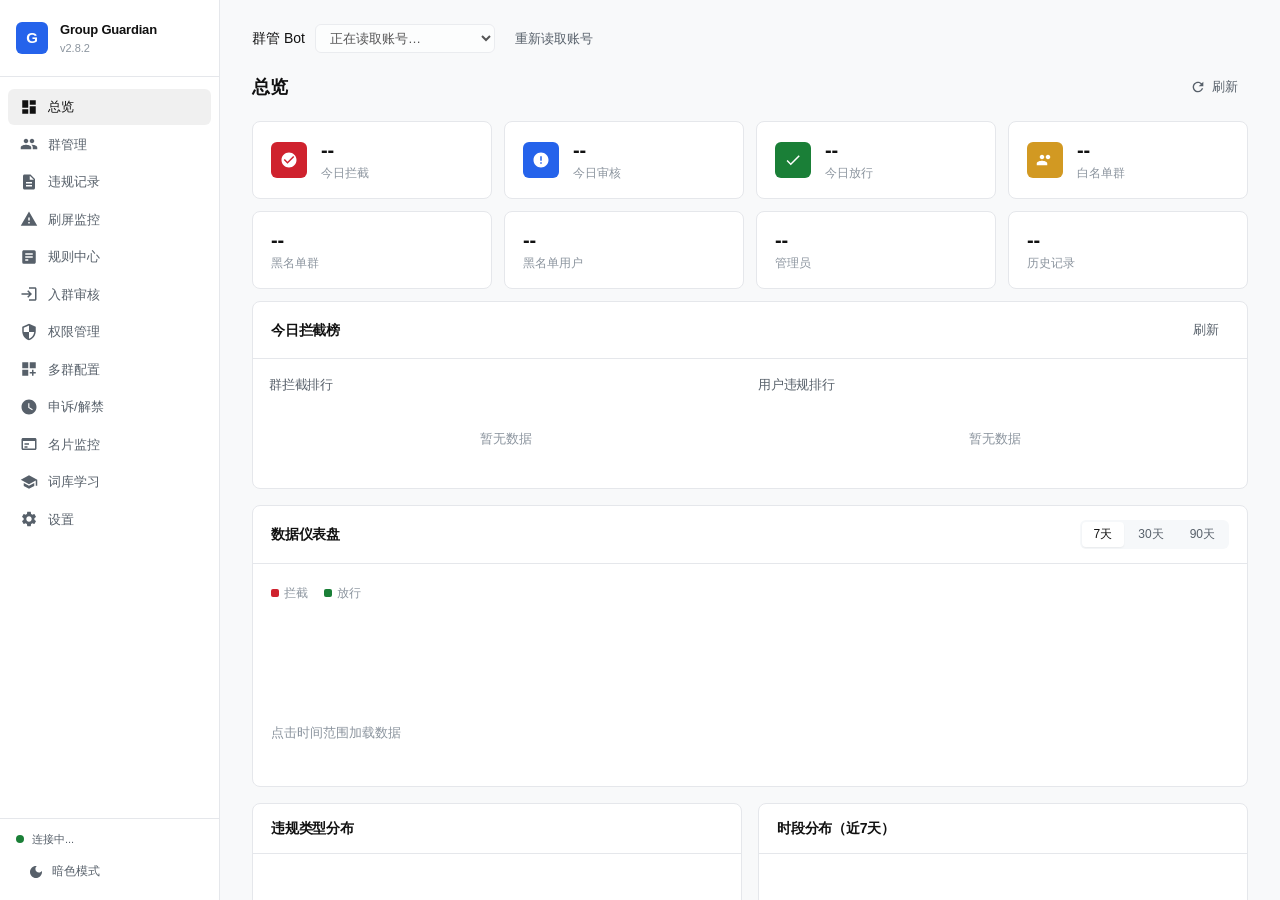
==== commit 8394c740: "feat: 按 QQ Bot 隔离群管配置和运行状态" ====
--- a/pages/dashboard/index.html
+++ b/pages/dashboard/index.html
@@ -467,6 +467,11 @@
     </aside>
 
     <main class="main-content">
+      <div class="page-header" style="justify-content:flex-start;gap:10px;flex-wrap:wrap">
+        <label for="guardianAccount">群管 Bot</label>
+        <select id="guardianAccount" class="input-sm" style="max-width:100%" disabled><option>正在读取账号…</option></select>
+        <button type="button" class="btn btn-ghost btn-sm" id="retryAccounts" hidden>重新读取账号</button>
+      </div>
       <div class="tab-panel active" id="tab-overview">
         <div class="page-header">
           <h1>总览</h1>
@@ -580,7 +585,7 @@
         <div class="card">
           <div class="card-header"><h2>插件管理员</h2></div>
           <div class="admin-manage">
-            <div class="admin-add-row"><input type="text" class="input-sm" id="adminInput" placeholder="QQ号(可多个,逗号/空格分隔)..." /><button class="btn btn-primary btn-sm" id="btnAddAdmin">添加</button></div>
+            <div class="admin-add-row"><input type="text" class="input-sm" id="adminInput" placeholder="QQ号/用户ID(可多个,逗号/空格分隔)..." /><button class="btn btn-primary btn-sm" id="btnAddAdmin">添加</button></div>
             <div class="admin-list" id="adminList"><p class="empty">暂无管理员</p></div>
           </div>
         </div>
@@ -670,8 +675,8 @@
                 <span class="toggle"><input type="checkbox" id="jrEnabled" checked /><span class="slider"></span></span></label>
             </div>
             <div style="display:flex;gap:10px;flex-wrap:wrap;margin-top:10px">
-              <label style="flex:1;min-width:200px;font-size:12px;color:var(--text-secondary)">通过关键词（逗号/换行分隔）<br><textarea class="input-md" id="jrAccept" style="min-height:60px"></textarea></label>
-              <label style="flex:1;min-width:200px;font-size:12px;color:var(--text-secondary)">拒绝关键词<br><textarea class="input-md" id="jrReject" style="min-height:60px"></textarea></label>
+              <label style="flex:1;min-width:200px;font-size:12px;color:var(--text-secondary)">通过关键词（逗号/换行分隔；= 开头为精确匹配，如 =原神）<br><textarea class="input-md" id="jrAccept" style="min-height:60px"></textarea></label>
+              <label style="flex:1;min-width:200px;font-size:12px;color:var(--text-secondary)">拒绝关键词（默认包含匹配；=1 只拒绝答案恰好为「1」）<br><textarea class="input-md" id="jrReject" style="min-height:60px"></textarea></label>
             </div>
             <label style="display:block;margin-top:10px;font-size:12px;color:var(--text-secondary)">拒绝理由<br><input class="input-md" id="jrReason" /></label>
             <div style="margin-top:12px"><button class="btn btn-primary btn-sm" id="btnSaveJoinRule">保存规则</button></div>
@@ -838,6 +843,22 @@
             <p class="lin-hint">同意后插件功能立即生效。<a href="javascript:void(0)" id="openDisclaimer2">了解详情</a></p>
           </div>
         </div>
+        <section class="card" id="aiRelayCard" data-settings-section="relay" aria-labelledby="aiRelayHeading">
+          <div class="card-header"><h2 id="aiRelayHeading">AI 中转特殊版 · 高风险数字检测</h2></div>
+          <div class="settings-list">
+            <div style="padding:14px;border:2px solid var(--danger);border-radius:var(--radius);line-height:1.8">
+              <strong style="color:var(--danger)">严厉警告：这不是 AI 语义识别，普通交流群不要开启。</strong>
+              <p>此规则直接撤回包含 <code>0.</code> 或特定前导零数字的消息，不经 LLM 复核。<code>0.0</code>、<code>0.2</code>、<code>10.5</code>、<code>100.0%</code>、<code>v1.0.1</code>、<code>012</code>、<code>0012</code> 都可能命中，误撤回无法自动恢复。</p>
+              <p>默认关闭；只适合明确禁止这些内容的 AI 中转群。不附加禁言或踢人，已有群白名单、用户白名单、管理员豁免与自动审核总开关仍生效。开启全局模式会作用于所有允许审核且未强制关闭本项的群。</p>
+            </div>
+            <p id="aiRelayStatus" role="status" style="padding:12px 0">状态：未启用</p>
+            <div style="display:flex;gap:10px;flex-wrap:wrap">
+              <button type="button" class="btn btn-danger" id="btnEnableAiRelay">三步确认并开启数字检测</button>
+              <button type="button" class="btn btn-outline" id="btnDisableAiRelay">关闭并撤销风险确认</button>
+            </div>
+            <p class="setting-desc" style="margin-top:12px">模式与数字规则可在「群配置」单独覆盖，但全局风险确认不能复制或按群覆盖。关闭全局模式会撤销确认，重新开启必须重新完成三步。</p>
+          </div>
+        </section>
         <div class="card" id="migrationCard" data-settings-section="advanced">
           <div class="card-header"><h2>SQLite 迁移助手</h2><button class="btn btn-ghost btn-sm" id="btnRefreshMigration">刷新状态</button></div>
           <div class="settings-list">
@@ -871,6 +892,16 @@
       <div class="modal-footer" id="modalFooter"></div>
     </div>
   </div>
+  <dialog id="aiRelayRiskDialog" aria-labelledby="aiRelayRiskTitle" aria-describedby="aiRelayRiskBody" style="margin:auto;padding:24px;max-width:560px;width:calc(100% - 32px);background:var(--surface);color:var(--text-primary);border:2px solid var(--danger);border-radius:var(--radius-lg)">
+    <h2 id="aiRelayRiskTitle" style="font-size:18px;margin-bottom:16px"></h2>
+    <div id="aiRelayRiskBody" style="line-height:1.8"></div>
+    <p id="aiRelayRiskError" role="status" style="min-height:26px;color:var(--danger);margin:10px 0"></p>
+    <div style="display:flex;justify-content:flex-end;gap:8px;flex-wrap:wrap">
+      <button type="button" class="btn btn-ghost" id="aiRelayRiskCancel">取消开启</button>
+      <button type="button" class="btn btn-outline" id="aiRelayRiskBack">上一步</button>
+      <button type="button" class="btn btn-danger" id="aiRelayRiskNext" disabled>下一步</button>
+    </div>
+  </dialog>
   <div class="toast-container" id="toastContainer"></div>
 
   <nav class="mobile-nav" id="mobileNav">
@@ -929,6 +960,57 @@
 var apiGet = null;
 var apiPost = null;
 var apiDownload = null;
+var accountId = '';
+var accountOnline = false;
+var formChanged = false;
+var pendingWrites = 0;
+
+async function chooseAccount() {
+  var select = document.getElementById('guardianAccount');
+  var retry = document.getElementById('retryAccounts');
+  var response = await safeGet('accounts');
+  var accounts = arrayPayload(response, 'Bot 账号');
+  if (!Array.isArray(accounts) || !accounts.length) {
+    select.replaceChildren(new Option(Array.isArray(accounts) ? '暂无已连接的 QQ 账号' : '读取账号失败'));
+    retry.hidden = false;
+    retry.onclick = function() { location.reload(); };
+    return false;
+  }
+  var remembered = window.name.startsWith('group-guardian:') ? window.name.slice(15) : '';
+  var active = accounts.find(function(row) { return row.bot_id === remembered; }) || accounts.find(function(row) { return row.online; }) || accounts[0];
+  accountId = active.bot_id;
+  accountOnline = active.online;
+  select.replaceChildren();
+  accounts.forEach(function(row) {
+    select.add(new Option((row.nickname ? row.nickname + ' (' + row.bot_id + ')' : row.bot_id) + (row.online ? '' : ' · 离线'), row.bot_id));
+  });
+  select.value = accountId;
+  select.disabled = false;
+  setInterval(async function() {
+    var rows = arrayPayload(await safeGet('accounts', {presence: '1'}), 'Bot 账号');
+    if (!Array.isArray(rows)) return;
+    rows.forEach(function(row) {
+      var option = Array.from(select.options).find(function(o) { return o.value === row.bot_id; });
+      if (!option) { option = new Option(row.bot_id, row.bot_id); select.add(option); }
+      option.text = option.text.replace(/ · 离线$/, '') + (row.online ? '' : ' · 离线');
+    });
+    accountOnline = rows.some(function(row) { return row.bot_id === accountId && row.online; });
+    document.querySelectorAll('[data-rm], #btnMemberBatch').forEach(function(button) { button.disabled = !accountOnline; });
+  }, 15000);
+  select.onchange = async function() {
+    var next = select.value;
+    select.value = accountId;
+    if (pendingWrites) { toast('正在保存，请稍后切换账号', 'error'); return; }
+    if (formChanged && !await confirmModal({title: '切换 Bot', body: '放弃当前未保存的输入？', okText: '放弃并切换'})) return;
+    // Keep the old document bound to its account until the frame reloads.
+    window.name = 'group-guardian:' + next;
+    location.reload();
+  };
+  document.querySelector('.main-content').addEventListener('input', function(e) {
+    if (e.target !== select && !['search', 'button'].includes(e.target.type)) formChanged = true;
+  });
+  return true;
+}
 var _memStore = {};
 var ls = {
   getItem: function(k) { try { return localStorage.getItem(k); } catch(e) { return _memStore[k] || null; } },
@@ -1315,7 +1397,8 @@
 async function safeGet(path, params) {
   try {
     if (!apiGet) return { status: 'error', message: 'API 不可用' };
-    var r = await withTimeout(apiGet(path, params), 'GET ' + path);
+    var scoped = path === 'accounts' ? params : Object.assign({}, params, {_bot_id: accountId});
+    var r = await withTimeout(apiGet(path, scoped), 'GET ' + path);
     return normalizeApiPayload(r, 'GET ' + path);
   } catch(e) {
     console.error('[safeGet]', path, e);
@@ -1323,19 +1406,22 @@
   }
 }
 async function safePost(path, body, timeoutMs) {
+  pendingWrites++;
   try {
     if (!apiPost) return { status: 'error', message: 'API 不可用' };
-    var r = await withTimeout(apiPost(path, body), 'POST ' + path, timeoutMs || API_TIMEOUT_MS);
+    var r = await withTimeout(apiPost(path, Object.assign({}, body, {_bot_id: accountId})), 'POST ' + path, timeoutMs || API_TIMEOUT_MS);
     return normalizeApiPayload(r, 'POST ' + path);
   } catch(e) {
     console.error('[safePost]', path, e);
     return { status: 'error', message: String(e) };
+  } finally {
+    pendingWrites--;
   }
 }
 async function safeDownload(path, params, filename) {
   try {
     if (!apiDownload) return { status: 'error', message: '下载 API 不可用' };
-    var result = await withTimeout(apiDownload(path, params || {}, filename), 'DOWNLOAD ' + path, 30000);
+    var result = await withTimeout(apiDownload(path, Object.assign({}, params, {_bot_id: accountId}), filename), 'DOWNLOAD ' + path, 30000);
     // Most bridges throw for non-2xx downloads, but compatible bridges may
     // resolve an HTTP/JSON error envelope instead.  Do not report success in
     // that case; Blob/ArrayBuffer/undefined remain valid successful results.
@@ -1871,12 +1957,71 @@
   var grid = $('#groupGrid');
   if (!isCurrentLoad('groups', epoch)) return;
   grid.innerHTML = '<p class="empty">加载中...</p>';
+  if (force) BOT_ROLES = {};
   var res = await safeGet('groups', force ? { force: 1 } : undefined);
   if (!isCurrentLoad('groups', epoch)) return;
   if (isApiError(res) || !Array.isArray(res)) { grid.innerHTML = '<p class="empty">' + esc(payloadFailure(res, '群列表')) + '</p>'; return; }
   if (res && res._api_meta && res._api_meta.message) toast(res._api_meta.message, res._api_meta.stale ? 'warning' : 'info');
   CONFIG._groups = res;
   renderGroups(res);
+}
+
+/* Issue #89：在群卡片上标出机器人在该群的身份。普通成员无法撤回/禁言，
+   自动审核会被跳过，需要在这里一眼看出来。 */
+var BOT_ROLES = {};
+var BOT_ROLE_CHUNK = 30;
+// 正在请求中的群：搜索框每次输入都会重新渲染群卡片，没有这个标记会对同一批群
+// 反复发起 bot_roles 请求，每次都让后端逐群查询协议端，叠加起来拖慢整个 AstrBot。
+var BOT_ROLE_INFLIGHT = {};
+
+function botRoleBadge(role) {
+  if (role === 'owner') return '<span class="group-badge badge-white" data-bot-role="owner">机器人:群主</span>';
+  if (role === 'admin') return '<span class="group-badge badge-white" data-bot-role="admin">机器人:管理员</span>';
+  if (role === 'member') return '<span class="group-badge badge-black" data-bot-role="member" title="机器人不是管理员，无法撤回或禁言，该群自动审核已跳过">机器人非管理</span>';
+  return '';
+}
+
+function applyBotRoleBadges() {
+  $$('.group-card[data-gid]').forEach(function(card) {
+    var role = BOT_ROLES[card.dataset.gid];
+    var meta = card.querySelector('.group-meta');
+    if (!meta || !role || meta.querySelector('[data-bot-role]')) return;
+    var html = botRoleBadge(role);
+    if (html) meta.insertAdjacentHTML('beforeend', html);
+  });
+}
+
+async function fillBotRoles(groupIds, isRetry) {
+  var todo = groupIds.filter(function(gid) {
+    if (BOT_ROLE_INFLIGHT[gid]) return false;
+    var r = BOT_ROLES[gid];
+    // pending/unknown 只在定时重试时补查，普通重渲染不重复请求
+    return !r || (isRetry && (r === 'pending' || r === 'unknown'));
+  });
+  applyBotRoleBadges();
+  var pending = [];
+  for (var i = 0; i < todo.length; i += BOT_ROLE_CHUNK) {
+    var chunk = todo.slice(i, i + BOT_ROLE_CHUNK);
+    chunk.forEach(function(gid) { BOT_ROLE_INFLIGHT[gid] = true; });
+    var res;
+    try {
+      res = await safeGet('bot_roles', { group_ids: chunk.join(',') });
+    } finally {
+      chunk.forEach(function(gid) { delete BOT_ROLE_INFLIGHT[gid]; });
+    }
+    if (isApiError(res) || !res || typeof res !== 'object') continue;
+    chunk.forEach(function(gid) {
+      var role = res[gid];
+      if (!role) return;
+      BOT_ROLES[gid] = role;
+      if (role === 'pending') pending.push(gid);
+    });
+    applyBotRoleBadges();
+  }
+  // 后端超时未返回的群在后台继续查询，稍后重试一次即可命中缓存
+  if (pending.length && !isRetry) {
+    setTimeout(function() { fillBotRoles(pending, true); }, 6000);
+  }
 }
 
 function renderGroups(groups) {
@@ -1916,6 +2061,7 @@
       openMemberPanel(card.dataset.gid);
     });
   });
+  fillBotRoles(filtered.map(function(g) { return String(g.group_id); }));
 
   $$('[data-action]', grid).forEach(function(btn) {
     btn.addEventListener('click', async function(e) {
@@ -2043,6 +2189,7 @@
   });
   // 单个远程操作：禁言(读取同行时长输入)/解禁/踢
   $$('[data-rm]', $('#memberList')).forEach(function(btn) {
+    btn.disabled = !accountOnline;
     btn.addEventListener('click', async function() {
       var action = btn.dataset.rm;
       var uid = btn.dataset.uid;
@@ -2069,6 +2216,7 @@
   });
   $$('.member-ck', $('#memberList')).forEach(function(c) { c.addEventListener('change', updateHint); });
   var btnBatch = $('#btnMemberBatch');
+  if (btnBatch) btnBatch.disabled = !accountOnline;
   if (btnBatch) btnBatch.addEventListener('click', async function() {
     var ids = $$('.member-ck:checked', $('#memberList')).map(function(c) { return c.dataset.uid; });
     if (!ids.length) { toast('请先勾选成员', 'error'); return; }
@@ -2410,7 +2558,7 @@
 }
 
 var CORE_TOGGLES = [
-  { key: 'enabled', label: '插件总开关', desc: '启用/禁用整个插件' },
+  { key: 'enabled', label: '当前 Bot 群管开关', desc: '关闭后，此账号跳过群管消息、指令和定时任务' },
   { key: 'auto_moderate_enabled', label: '自动审核', desc: '开启后自动审核群消息' },
   { key: 'auto_moderate_notice', label: '审核通知', desc: '审核结果通知管理员' },
 ];
@@ -2474,6 +2622,7 @@
   { key: 'join_audit_enabled', label: '入群自动审核' },
   { key: 'join_reject_use_lexicon', label: '入群词库过滤' },
   { key: 'join_llm_moderation_enabled', label: '入群 AI 审核', desc: '将验证信息交由 LLM 判断，默认关闭' },
+  { key: 'join_llm_web_search_enabled', label: '入群 AI 搜索增强', desc: '仅在 LLM 对冷门词不确定时调用 AstrBot Tavily 搜索' },
   { key: 'join_accept_overrides_lexicon', label: '入群通过词优先', desc: '显式通过词可覆盖通用词库候选' },
   { key: 'appeal_enabled', label: '刷屏申诉模式' },
   { key: 'auto_unban_enabled', label: '定时自动解禁' },
@@ -2481,6 +2630,12 @@
   { key: 'legacy_role_admin_enabled', label: '兼容群管授权' },
 ];
 var RULES_STATE = { category: 'swear', q: '', enabled: '', page: 1, pageSize: 20 };
+// Issue #95：勾选本页全选后可进一步「选中全部 N 条」，批量操作按当前筛选条件跨分页执行。
+var RULES_ALL_MATCHING = false;
+var RULES_TOTAL = 0;
+// 点「选中全部」时冻结的筛选条件与条数：批量请求只按这份快照执行，
+// 避免选中后又切换筛选、列表尚未刷新时按新条件删除了与确认框不同的规则。
+var RULES_ALL_SNAPSHOT = null;
 var KEYWORDS_STATE = { category: '', q: '', page: 1, pageSize: 50 };
 var LOGS_STATE = { page: 1, pageSize: 50 };
 
@@ -2582,6 +2737,7 @@
   join_audit_enabled: true,
   join_reject_use_lexicon: true,
   join_llm_moderation_enabled: true,
+  join_llm_web_search_enabled: true,
   join_accept_overrides_lexicon: true,
   appeal_enabled: true,
   auto_unban_enabled: true,
@@ -2605,6 +2761,7 @@
   long_text_threshold: true,
   join_default_action: true,
   join_reject_reason: true,
+  join_llm_web_search_max_queries: true,
   join_llm_custom_prompt: true,
   appeal_window_minutes: true,
   appeal_context_count: true,
@@ -2619,7 +2776,127 @@
   group_black_list: true,
   user_black_list: true,
   user_white_list: true,
+  ai_relay_mode_enabled: true,
+  ai_relay_zero_guard_enabled: true,
+  ai_relay_ack_recall: true,
+  ai_relay_ack_false_positive: true,
+  ai_relay_risk_ack: true,
 };
+
+var AI_RELAY_BUSY = false;
+var AI_RELAY_ERROR = '';
+function aiRelayBool(value) {
+  return value === true || value === 1 || (typeof value === 'string' && /^(true|1|yes|on)$/i.test(value.trim()));
+}
+function aiRelayRiskReady() {
+  return aiRelayBool(CONFIG.ai_relay_ack_recall) && aiRelayBool(CONFIG.ai_relay_ack_false_positive) &&
+    CONFIG.ai_relay_risk_ack === CONFIG._ai_relay_ack_text;
+}
+function renderAiRelaySettings() {
+  var status = $('#aiRelayStatus');
+  if (!status) return;
+  var mode = aiRelayBool(CONFIG.ai_relay_mode_enabled);
+  var numeric = aiRelayBool(CONFIG.ai_relay_zero_guard_enabled);
+  status.textContent = AI_RELAY_ERROR || (!mode ? '状态：全局模式关闭，数字检测不生效（包括群覆盖）。' :
+    !aiRelayRiskReady() ? '状态：风险确认不完整，数字检测不生效。请重新完成三步确认。' :
+    numeric ? '状态：高风险数字检测已开启；允许审核的群默认生效，请谨慎检查群配置。' :
+    '状态：全局模式已确认，数字规则全局关闭；仅显式开启数字规则的群可能生效。');
+  $('#btnEnableAiRelay').disabled = AI_RELAY_BUSY;
+  $('#btnDisableAiRelay').disabled = AI_RELAY_BUSY;
+}
+function requestAiRelayRisk() {
+  var dialog = $('#aiRelayRiskDialog');
+  var phrase = CONFIG._ai_relay_ack_text;
+  if (!dialog || !phrase || typeof dialog.showModal !== 'function') {
+    toast('无法读取风险确认协议或浏览器不支持确认窗口，禁止开启。请刷新页面或更新浏览器。', 'error');
+    return Promise.resolve(null);
+  }
+  if (dialog.open) return Promise.resolve(null);
+  return new Promise(function(resolve) {
+    var origin = document.activeElement;
+    var step = 0, checked = [false, false], typed = '', finished = false;
+    var body = $('#aiRelayRiskBody'), next = $('#aiRelayRiskNext'), back = $('#aiRelayRiskBack');
+    var error = $('#aiRelayRiskError');
+    function finish(proof) {
+      if (finished) return;
+      finished = true;
+      dialog.removeEventListener('cancel', onCancel);
+      dialog.close();
+      if (origin && origin.isConnected) origin.focus();
+      resolve(proof);
+    }
+    function onCancel(event) { event.preventDefault(); finish(null); }
+    function valid() { return step < 2 ? checked[step] : typed === phrase; }
+    function sync() {
+      next.disabled = !valid();
+      error.textContent = valid() ? '' : step < 2 ? '必须明确勾选本项风险，才可继续。' : '确认句必须逐字一致（不要增加空格）。';
+    }
+    function render() {
+      $('#aiRelayRiskTitle').textContent = 'AI 特殊检测：风险确认 ' + (step + 1) + '/3';
+      back.style.display = step === 0 ? 'none' : '';
+      next.textContent = step === 2 ? '承担风险并立即开启' : '已知悉，下一步';
+      if (step < 2) {
+        var text = step === 0
+          ? '我已理解：这是确定性数字规则，不是 AI 语义审核；命中直接撤回，不经 LLM 复核，误撤回无法自动恢复。'
+          : '我已理解：0.0、0.2、10.5、100.0%、v1.0.1、012、0012 都可能命中；开启后会误伤正常讨论，不能用于普通交流群。';
+        body.innerHTML = '<p style="color:var(--danger);font-weight:600">' + (step === 0 ? '撤回无法自动恢复。' : '正常数字也会被删除！') + '</p>' +
+          '<label style="display:flex;gap:10px;align-items:flex-start;margin-top:12px"><input id="aiRelayStepCheck" type="checkbox"' + (checked[step] ? ' checked' : '') + ' style="margin-top:7px" /> <span>' + esc(text) + '</span></label>';
+        var box = $('#aiRelayStepCheck');
+        box.addEventListener('change', function() { checked[step] = box.checked; sync(); });
+        box.focus();
+      } else {
+        body.innerHTML = '<p>最后确认：仅限明确禁止这些数字的 AI 中转群。开启全局模式会作用于所有允许审核且未单独关闭本项的群；请先检查群白名单。</p>' +
+          '<label for="aiRelayRiskPhrase" style="display:block;margin-top:12px">请输入以下确认句：</label>' +
+          '<p><strong>' + esc(phrase) + '</strong></p>' +
+          '<input id="aiRelayRiskPhrase" type="text" class="input-md" autocomplete="off" aria-describedby="aiRelayRiskError" style="width:100%;margin-top:10px" />';
+        var input = $('#aiRelayRiskPhrase');
+        input.value = typed;
+        input.setAttribute('aria-invalid', typed !== phrase ? 'true' : 'false');
+        input.addEventListener('input', function() { typed = input.value; sync(); input.setAttribute('aria-invalid', typed !== phrase ? 'true' : 'false'); });
+        input.addEventListener('keydown', function(event) { if (event.key === 'Enter') { event.preventDefault(); if (valid()) next.click(); } });
+        input.focus();
+      }
+      sync();
+    }
+    $('#aiRelayRiskCancel').onclick = function() { finish(null); };
+    back.onclick = function() { if (step > 0) { step--; render(); } };
+    next.onclick = function() {
+      if (!valid()) return;
+      if (step < 2) { step++; render(); return; }
+      finish({ ai_relay_ack_recall: checked[0], ai_relay_ack_false_positive: checked[1], ai_relay_risk_ack: typed });
+    };
+    dialog.addEventListener('cancel', onCancel);
+    dialog.showModal();
+    render();
+  });
+}
+async function setAiRelayEnabled(enabled) {
+  if (AI_RELAY_BUSY) return;
+  AI_RELAY_BUSY = true;
+  AI_RELAY_ERROR = '';
+  renderAiRelaySettings();
+  try {
+    var proof = enabled ? await requestAiRelayRisk() : {
+      ai_relay_ack_recall: false, ai_relay_ack_false_positive: false, ai_relay_risk_ack: ''
+    };
+    if (!proof) return;
+    var payload = Object.assign({ ai_relay_mode_enabled: enabled, ai_relay_zero_guard_enabled: enabled }, proof);
+    var res = await safePost('config', payload);
+    if (apiCallFailed(res)) {
+      AI_RELAY_ERROR = '操作失败，未确认生效：' + apiErrMsg(res, '配置保存失败');
+      toast('AI 特殊检测设置失败：' + apiErrMsg(res, ''), 'error');
+      return;
+    }
+    Object.assign(CONFIG, payload);
+    CONFIG_PROMISE = null;
+    toast(enabled ? 'AI 特殊数字检测已开启，请注意误伤' : 'AI 特殊模式已关闭，风险确认已撤销', enabled ? 'warning' : 'success');
+  } finally {
+    AI_RELAY_BUSY = false;
+    renderAiRelaySettings();
+    var trigger = $(enabled ? '#btnEnableAiRelay' : '#btnDisableAiRelay');
+    if (trigger) trigger.focus();
+  }
+}
 
 function updateLinDisclaimerStatus(agreed) {
   var dot = document.getElementById('linStatusDot');
@@ -2641,6 +2918,7 @@
   var cb = $('#disclaimerAgreed');
   if (cb) cb.checked = agreed;
   updateLinDisclaimerStatus(agreed);
+  renderAiRelaySettings();
   renderToggles('settingsCore', CORE_TOGGLES);
   renderToggles('settingsAudit', AUDIT_TOGGLES);
   renderToggles('settingsOcr', OCR_TOGGLES);
@@ -2661,6 +2939,7 @@
   var items = [
     { key: 'core', label: '核心' },
     { key: 'audit', label: '审核' },
+    { key: 'relay', label: 'AI 特殊版（高风险）' },
     { key: 'ocr', label: 'OCR' },
     { key: 'lexicon', label: '词库' },
     { key: 'feature', label: '功能' },
@@ -2795,6 +3074,8 @@
 }
 
 async function loadRules() {
+  RULES_ALL_MATCHING = false;
+  RULES_ALL_SNAPSHOT = null;
   var epoch = beginLoad('rules');
   if (!isCurrentLoad('rules', epoch)) return;
   var res = await safeGet('rules', {
@@ -2810,6 +3091,15 @@
   if (!res || isApiError(res) || typeof res !== 'object' || !Array.isArray(res.items)) { wrap.innerHTML = '<div class="empty">' + esc(payloadFailure(res, '规则')) + '</div>'; return; }
   var items = res.items;
   var total = res.total || 0;
+  RULES_ALL_MATCHING = false;
+  RULES_ALL_SNAPSHOT = null;
+  RULES_TOTAL = total;
+  // 删除/筛选后总页数变少时回到最后一页，否则会停在越界页显示空表（与 loadLogs 一致）
+  var rulesTotalPages = Math.max(1, Math.ceil(total / RULES_STATE.pageSize));
+  if (RULES_STATE.page > rulesTotalPages) {
+    RULES_STATE.page = rulesTotalPages;
+    return loadRules();
+  }
   var rows = items.map(function(item) {
     return '<tr>'
       + '<td><input type="checkbox" data-rule-id="' + escAttr(item.id) + '" /></td>'
@@ -2825,6 +3115,7 @@
       + '</tr>';
   }).join('');
   wrap.innerHTML = '<div style="display:flex;justify-content:space-between;align-items:center;gap:12px;font-size:12px;color:var(--text-muted);margin-bottom:6px"><span>共 ' + total + ' 条规则</span><div style="display:flex;gap:8px"><button class="btn btn-ghost btn-sm" id="btnRulesBatchEnable">批量启用</button><button class="btn btn-ghost btn-sm" id="btnRulesBatchDisable">批量禁用</button><button class="btn btn-danger btn-sm" id="btnRulesBatchDelete">批量删除</button></div></div>'
+    + '<div id="rulesSelectAllBar" style="display:none;font-size:12px;padding:6px 10px;margin-bottom:6px;border-radius:6px;background:var(--primary-light);color:var(--text-secondary)"></div>'
     + '<table class="log-table"><thead><tr><th><input type="checkbox" id="rulesCheckAll" /></th><th>分类</th><th>规则</th><th>备注</th><th>状态</th><th>操作</th></tr></thead><tbody>'
     + (rows || '<tr><td colspan="6" style="text-align:center;color:var(--text-muted);padding:24px">暂无规则</td></tr>')
     + '</tbody></table>'
@@ -2833,6 +3124,33 @@
   if (checkAll) {
     checkAll.addEventListener('change', function() {
       $$('[data-rule-id]', wrap).forEach(function(inp) { inp.checked = checkAll.checked; });
+      RULES_ALL_MATCHING = false;
+      renderRulesSelectAllBar(items.length);
+    });
+  }
+  $$('[data-rule-id]', wrap).forEach(function(inp) {
+    inp.addEventListener('change', function() {
+      if (!inp.checked) {
+        RULES_ALL_MATCHING = false;
+        if (checkAll) checkAll.checked = false;
+      }
+      renderRulesSelectAllBar(items.length);
+    });
+  });
+  var selectAllBar = $('#rulesSelectAllBar');
+  if (selectAllBar) {
+    selectAllBar.addEventListener('click', function(e) {
+      var act = e.target && e.target.getAttribute && e.target.getAttribute('data-select-all');
+      if (!act) return;
+      RULES_ALL_MATCHING = act === 'all';
+      RULES_ALL_SNAPSHOT = RULES_ALL_MATCHING
+        ? { category: RULES_STATE.category, enabled: RULES_STATE.enabled, q: RULES_STATE.q, total: RULES_TOTAL }
+        : null;
+      if (!RULES_ALL_MATCHING) {
+        $$('[data-rule-id]', wrap).forEach(function(inp) { inp.checked = false; });
+        if (checkAll) checkAll.checked = false;
+      }
+      renderRulesSelectAllBar(items.length);
     });
   }
   $$('[data-act]', wrap).forEach(function(btn) {
@@ -2865,6 +3183,26 @@
   bindPager(wrap);
 }
 
+function renderRulesSelectAllBar(pageCount) {
+  var bar = $('#rulesSelectAllBar');
+  if (!bar) return;
+  var checked = $$('[data-rule-id]:checked').length;
+  var pageAll = pageCount > 0 && checked === pageCount;
+  if (!pageAll || RULES_TOTAL <= pageCount) { bar.style.display = 'none'; RULES_ALL_MATCHING = false; RULES_ALL_SNAPSHOT = null; return; }
+  bar.style.display = '';
+  bar.innerHTML = RULES_ALL_MATCHING
+    ? '已选中当前筛选条件下的全部 <b>' + RULES_TOTAL + '</b> 条规则。 <a href="javascript:void(0)" data-select-all="clear">清除选择</a>'
+    : '已选中本页 ' + checked + ' 条。 <a href="javascript:void(0)" data-select-all="all">选中当前筛选条件下的全部 ' + RULES_TOTAL + ' 条</a>';
+}
+
+function ruleBatchPayload(ids) {
+  var snap = RULES_ALL_MATCHING ? RULES_ALL_SNAPSHOT : null;
+  if (snap) {
+    return { ids: [], category: snap.category, all_matching: true, filter_enabled: snap.enabled, q: snap.q };
+  }
+  return { ids: ids, category: RULES_STATE.category };
+}
+
 function selectedRuleIds() {
   return $$('[data-rule-id]:checked').map(function(inp) { return parseInt(inp.getAttribute('data-rule-id'), 10) || 0; }).filter(Boolean);
 }
@@ -2881,7 +3219,13 @@
 async function batchToggleRules(enabled) {
   var ids = selectedRuleIds();
   if (!ids.length) { toast('请先选择规则', 'info'); return; }
-  var res = await safePost('rules/toggle_batch', { ids: ids, category: RULES_STATE.category, enabled: enabled });
+  var body = ruleBatchPayload(ids);
+  body.enabled = enabled;
+  if (RULES_ALL_MATCHING && RULES_ALL_SNAPSHOT) {
+    var okAll = await confirmModal({ title: enabled ? '批量启用' : '批量禁用', body: '将' + (enabled ? '启用' : '禁用') + '当前筛选条件下的全部 <b>' + RULES_ALL_SNAPSHOT.total + '</b> 条规则，确认继续？', okText: enabled ? '全部启用' : '全部禁用' });
+    if (!okAll) return;
+  }
+  var res = await safePost('rules/toggle_batch', body);
   if (!res || isApiError(res)) { toast('批量更新失败: ' + ((res && res.message) || ''), 'error'); return; }
   toast(enabled ? '已批量启用' : '已批量禁用', 'success');
   loadRules();
@@ -2891,7 +3235,10 @@
 async function deleteSelectedRules() {
   var ids = selectedRuleIds();
   if (!ids.length) { toast('请先选择规则', 'info'); return; }
-  var res = await safePost('rules/delete_batch', { ids: ids, category: RULES_STATE.category });
+  var count = (RULES_ALL_MATCHING && RULES_ALL_SNAPSHOT) ? RULES_ALL_SNAPSHOT.total : ids.length;
+  var okDel = await confirmModal({ title: '批量删除规则', body: '确认删除 <b>' + count + '</b> 条规则？删除后不可恢复；只想停用请用「批量禁用」。', okText: '删除', danger: true });
+  if (!okDel) return;
+  var res = await safePost('rules/delete_batch', ruleBatchPayload(ids));
   if (!res || isApiError(res)) { toast('批量删除失败: ' + ((res && res.message) || ''), 'error'); return; }
   toast('已批量删除规则', 'success');
   loadRules();
@@ -2979,6 +3326,11 @@
   if (!res || isApiError(res) || typeof res !== 'object' || !Array.isArray(res.items)) { wrap.innerHTML = '<div class="empty">' + esc(payloadFailure(res, '关键词')) + '</div>'; return; }
   var items = res.items;
   var total = res.total || 0;
+  var kwTotalPages = Math.max(1, Math.ceil(total / KEYWORDS_STATE.pageSize));
+  if (KEYWORDS_STATE.page > kwTotalPages) {
+    KEYWORDS_STATE.page = kwTotalPages;
+    return loadKeywords();
+  }
   wrap.innerHTML = '<div style="font-size:12px;color:var(--text-muted);margin-bottom:6px">分类 ' + esc(KEYWORDS_STATE.category) + '，共 ' + total + ' 个关键词</div>'
     + '<table class="log-table"><thead><tr><th><input type="checkbox" id="kwCheckAll" /></th><th>ID</th><th>关键词</th><th>操作</th></tr></thead><tbody>'
     + (items.map(function(item) {
@@ -3277,8 +3629,8 @@
   c.innerHTML =
     '<div class="list-section"><h3>群白名单</h3><div class="list-add-row"><input type="text" class="input-sm" id="addWhiteInput" placeholder="群号(可多个,逗号/空格分隔)..." /><button class="btn btn-primary btn-sm" id="btnAddWhite">添加</button></div><div class="list-items" id="whiteItems">' + renderListTags(whites, 'white') + '</div></div>' +
     '<div class="list-section"><h3>群黑名单</h3><div class="list-add-row"><input type="text" class="input-sm" id="addBlackInput" placeholder="群号(可多个,逗号/空格分隔)..." /><button class="btn btn-danger btn-sm" id="btnAddBlack">添加</button></div><div class="list-items" id="blackItems">' + renderListTags(blacks, 'black') + '</div></div>' +
-    '<div class="list-section"><h3>用户黑名单</h3><div class="list-add-row"><input type="text" class="input-sm" id="addUserInput" placeholder="QQ号(可多个,逗号/空格分隔)..." /><button class="btn btn-warning btn-sm" id="btnAddUser" style="background:var(--warning);color:#fff">添加</button></div><div class="list-items" id="userItems">' + renderListTags(users, 'user') + '</div></div>' +
-    '<div class="list-section"><h3>审核白名单用户</h3><div class="list-add-row"><input type="text" class="input-sm" id="addUserWhiteInput" placeholder="QQ号(可多个,逗号/空格分隔)..." /><button class="btn btn-primary btn-sm" id="btnAddUserWhite">添加</button></div><div class="setting-desc" style="margin-bottom:8px">白名单用户将跳过自动审核与防刷屏，优先级高于用户黑名单</div><div class="list-items" id="userWhiteItems">' + renderListTags(userWhites, 'userwhite') + '</div></div>';
+    '<div class="list-section"><h3>用户黑名单</h3><div class="list-add-row"><input type="text" class="input-sm" id="addUserInput" placeholder="QQ号/用户ID(可多个,逗号/空格分隔)..." /><button class="btn btn-warning btn-sm" id="btnAddUser" style="background:var(--warning);color:#fff">添加</button></div><div class="list-items" id="userItems">' + renderListTags(users, 'user') + '</div></div>' +
+    '<div class="list-section"><h3>审核白名单用户</h3><div class="list-add-row"><input type="text" class="input-sm" id="addUserWhiteInput" placeholder="QQ号/用户ID(可多个,逗号/空格分隔)..." /><button class="btn btn-primary btn-sm" id="btnAddUserWhite">添加</button></div><div class="setting-desc" style="margin-bottom:8px">白名单用户将跳过自动审核与防刷屏，优先级高于用户黑名单</div><div class="list-items" id="userWhiteItems">' + renderListTags(userWhites, 'userwhite') + '</div></div>';
 
   bindIfExists('btnAddWhite', async function() {
     var input = $('#addWhiteInput');
@@ -3354,6 +3706,7 @@
   var banNotice = CONFIG.ban_notice || '[群管] {name}({uid}) 的消息已被撤回（违规内容）';
   var joinAction = CONFIG.join_default_action || 'manual';
   var joinRejectReason = CONFIG.join_reject_reason || '';
+  var joinSearchMaxQueries = CONFIG.join_llm_web_search_max_queries != null ? CONFIG.join_llm_web_search_max_queries : 2;
   var joinLlmPrompt = CONFIG.join_llm_custom_prompt || '';
   var appealWindow = CONFIG.appeal_window_minutes != null ? CONFIG.appeal_window_minutes : 10;
   var appealContext = CONFIG.appeal_context_count != null ? CONFIG.appeal_context_count : 30;
@@ -3371,6 +3724,7 @@
     '<h3 style="font-size:13px;font-weight:600;margin-bottom:12px">入群审核设置</h3>' +
     '<div class="setting-item"><div class="setting-info"><div class="setting-label">入群默认动作</div><div class="setting-desc">未命中通过/拒绝关键词时的兜底动作</div></div><select class="input-sm" id="inputJoinAction" style="width:160px"><option value="manual"' + (joinAction === 'manual' ? ' selected' : '') + '>转人工</option><option value="accept"' + (joinAction === 'accept' ? ' selected' : '') + '>自动通过</option><option value="reject"' + (joinAction === 'reject' ? ' selected' : '') + '>自动拒绝</option></select></div>' +
     '<div class="setting-item"><div class="setting-info"><div class="setting-label">入群拒绝理由</div><div class="setting-desc">自动拒绝加群申请时回传给申请人的理由</div></div><input type="text" class="input-sm" id="inputJoinRejectReason" value="' + escAttr(joinRejectReason) + '" style="width:260px" /></div>' +
+    '<div class="setting-item"><div class="setting-info"><div class="setting-label">入群最大搜索次数</div><div class="setting-desc">仅在「入群 AI 搜索增强」开启且第一轮 LLM 返回 search 时使用，范围 1-3</div></div><input type="number" class="input-sm" id="inputJoinSearchMaxQueries" value="' + joinSearchMaxQueries + '" min="1" max="3" style="width:80px" /></div>' +
     '<div class="setting-item"><div class="setting-info"><div class="setting-label">入群 LLM 自定义审核标准</div><div class="setting-desc">仅在「入群 AI 审核」开启时生效；留空使用内置标准，可按群覆盖</div></div><textarea class="input-md" id="inputJoinLlmPrompt" rows="3" style="width:100%;max-width:520px" placeholder="例如：只拒绝明确广告引流，正常交流均通过">' + esc(joinLlmPrompt) + '</textarea></div>' +
     '<hr style="margin:16px 0;border:none;border-top:1px solid var(--border)">' +
     '<h3 style="font-size:13px;font-weight:600;margin-bottom:12px">申诉 / 解禁设置</h3>' +
@@ -3487,6 +3841,8 @@
   if (joinAction) payload.join_default_action = joinAction.value;
   var joinRejectReason = $('#inputJoinRejectReason');
   if (joinRejectReason) payload.join_reject_reason = joinRejectReason.value.trim();
+  var joinSearchMaxQueries = $('#inputJoinSearchMaxQueries');
+  if (joinSearchMaxQueries) payload.join_llm_web_search_max_queries = Math.min(3, Math.max(1, parseIntOrDefault(joinSearchMaxQueries.value, 2)));
   var joinLlmPrompt = $('#inputJoinLlmPrompt');
   if (joinLlmPrompt) payload.join_llm_custom_prompt = joinLlmPrompt.value.trim();
   var appealWindow = $('#inputAppealWindow');
@@ -3554,6 +3910,7 @@
   } else {
     CONFIG = Object.assign({}, CONFIG, payload);
     CONFIG_PROMISE = null;
+    formChanged = false;
     toast('设置已保存', 'success');
   }
 }
@@ -3886,12 +4243,33 @@
       var targetGroup = GC_CUR;
       var key = sel.dataset.key, v = sel.value;
       var ok;
+      var protectedKey = key === 'ai_relay_mode_enabled' || key === 'ai_relay_zero_guard_enabled';
+      var inheritingEnabled = v === 'inherit' && aiRelayBool(CONFIG.ai_relay_mode_enabled) &&
+        ['ai_relay_mode_enabled', 'ai_relay_zero_guard_enabled'].every(function(name) {
+          var item = items.find(function(entry) { return entry.key === name; });
+          if (name !== key && item && item.override !== null && item.override !== undefined) {
+            return aiRelayBool(item.override);
+          }
+          return aiRelayBool(item ? item.global_value : CONFIG[name]);
+        });
+      if (protectedKey && (v === 'on' || inheritingEnabled)) {
+        if (!aiRelayRiskReady() || !aiRelayBool(CONFIG.ai_relay_mode_enabled)) {
+          toast('请先在「设置 → AI 特殊版」完成全局风险确认并开启模式。', 'error');
+          if (GC_CUR === targetGroup) openGroupCfg(targetGroup);
+          return;
+        }
+        if (!await requestAiRelayRisk()) {
+          if (GC_CUR === targetGroup) openGroupCfg(targetGroup);
+          return;
+        }
+      }
       if (v === 'inherit') {
         ok = await postOrToast('group_config/delete', { group_id: targetGroup, key: key }, '已恢复继承', '恢复继承失败');
       } else {
         ok = await postOrToast('group_config/set', { group_id: targetGroup, key: key, value: v === 'on' }, '已设置', '设置失败');
       }
-      if (ok && GC_CUR === targetGroup) openGroupCfg(targetGroup);
+      // 保存失败也重新渲染：下拉框已经显示成新值，不刷新会与服务端实际状态不一致
+      if (GC_CUR === targetGroup) openGroupCfg(targetGroup);
     });
   });
   // 整型保存/继承
@@ -3915,7 +4293,8 @@
       var ok = v === ''
         ? await postOrToast('group_config/delete', { group_id: targetGroup, key: key }, '已恢复继承', '恢复继承失败')
         : await postOrToast('group_config/set', { group_id: targetGroup, key: key, value: v }, '已保存', '保存失败');
-      if (ok && GC_CUR === targetGroup) openGroupCfg(targetGroup);
+      // 保存失败也重新渲染：下拉框已经显示成新值，不刷新会与服务端实际状态不一致
+      if (GC_CUR === targetGroup) openGroupCfg(targetGroup);
     });
   });
   $$('.gc-text-save', box).forEach(function(b) {
@@ -3966,6 +4345,8 @@
   bindClick('btnRefreshUsers', loadUsers);
   bindClick('btnRefreshLogs', loadLogs);
   bindClick('btnSaveSettings', saveSettings);
+  bindClick('btnEnableAiRelay', function() { setAiRelayEnabled(true); });
+  bindClick('btnDisableAiRelay', function() { setAiRelayEnabled(false); });
   bindClick('btnRefreshJoin', loadJoinRules);
   bindClick('btnSaveJoinRule', saveJoinRule);
   bindClick('btnRefreshPerms', function() { loadSuperAdmins(); loadGrants(); loadBlocks(); });
@@ -4110,8 +4491,13 @@
   });
 
   var searchGroupInput = document.getElementById('searchGroupInput');
+  var searchGroupTimer = null;
   if (searchGroupInput) searchGroupInput.addEventListener('input', function() {
-    if (CONFIG._groups) renderGroups(CONFIG._groups);
+    // 防抖：连续输入时只在停顿后重渲染一次，避免每个字符都重建全部群卡片和头像
+    clearTimeout(searchGroupTimer);
+    searchGroupTimer = setTimeout(function() {
+      if (CONFIG._groups) renderGroups(CONFIG._groups);
+    }, 200);
   });
   var searchMemberInput = document.getElementById('searchMemberInput');
   if (searchMemberInput) searchMemberInput.addEventListener('input', function() {
@@ -4176,6 +4562,13 @@
     }
   }
   updateThemeUI(savedTheme);
+  // 新版 AstrBot bridge SDK 会把 WebUI 的亮暗主题同步到 <html data-theme>；
+  // 跟随其变化刷新切换按钮的图标和文案，避免按钮显示与实际主题不一致。
+  if (window.MutationObserver) {
+    new MutationObserver(function() {
+      updateThemeUI(document.documentElement.getAttribute('data-theme') === 'dark' ? 'dark' : 'light');
+    }).observe(document.documentElement, { attributes: true, attributeFilter: ['data-theme'] });
+  }
   bindClick('themeToggle', async function() {
     var current = document.documentElement.getAttribute('data-theme');
     var next = current === 'dark' ? 'light' : 'dark';
@@ -4235,7 +4628,7 @@
   if (bridge && bridge.download) apiDownload = bridge.download.bind(bridge);
   if (apiGet && apiPost) {
     try {
-      await init();
+      if (await chooseAccount()) await init();
     } catch(e) {
       console.error('[GG] init failed:', e);
       setStatus('初始化失败', 'var(--danger)');
